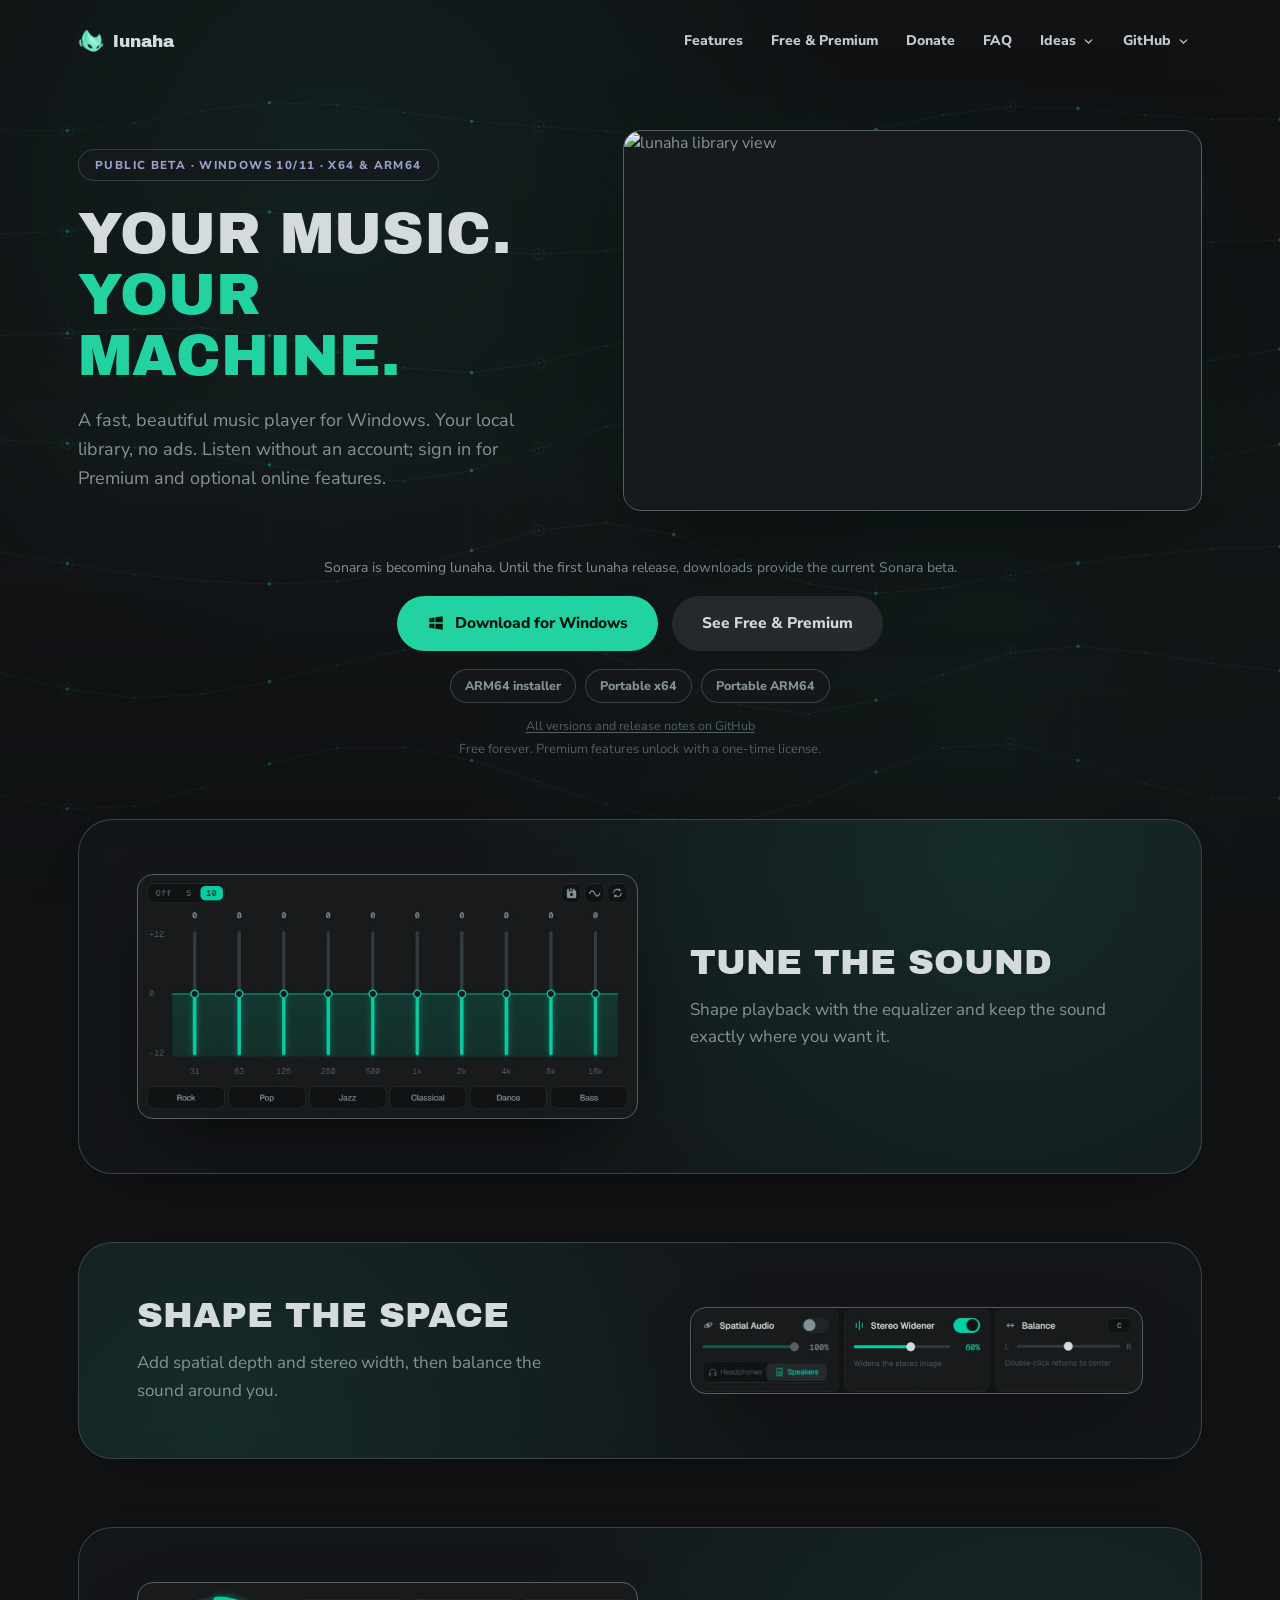
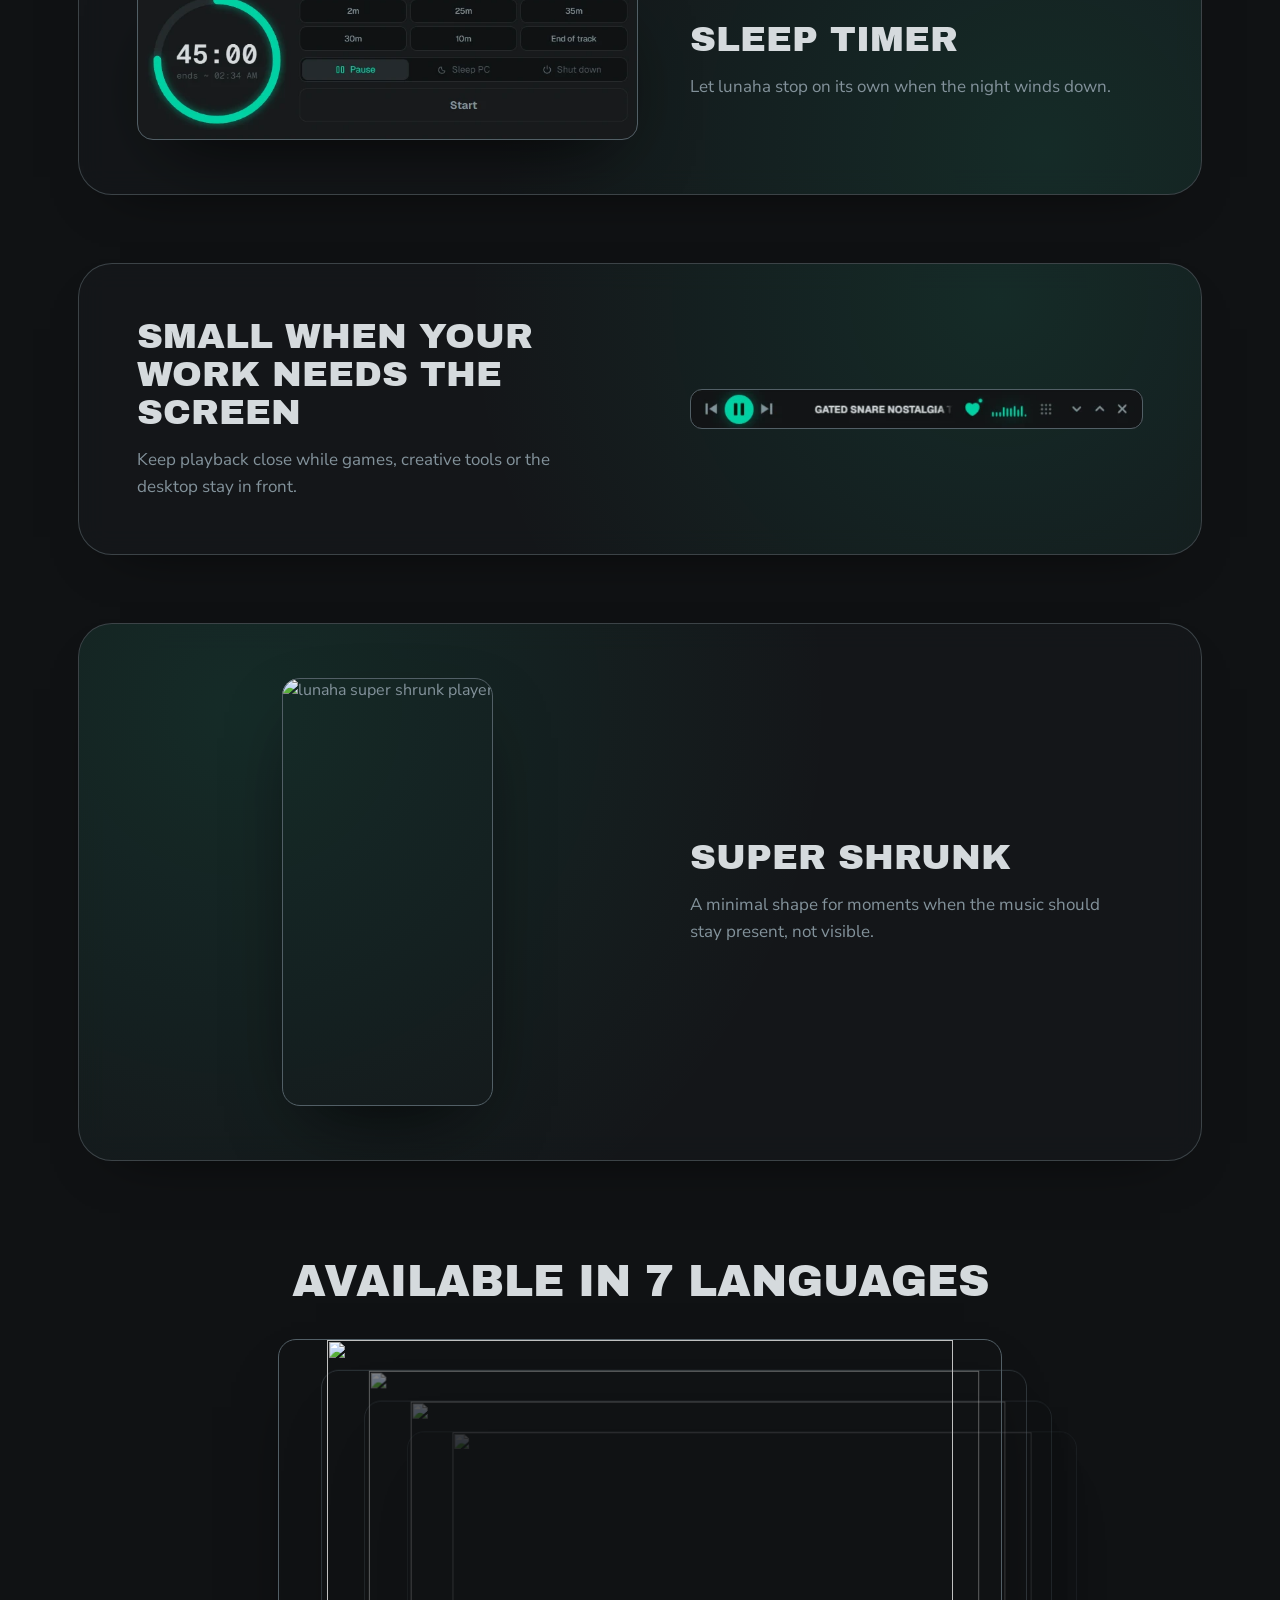
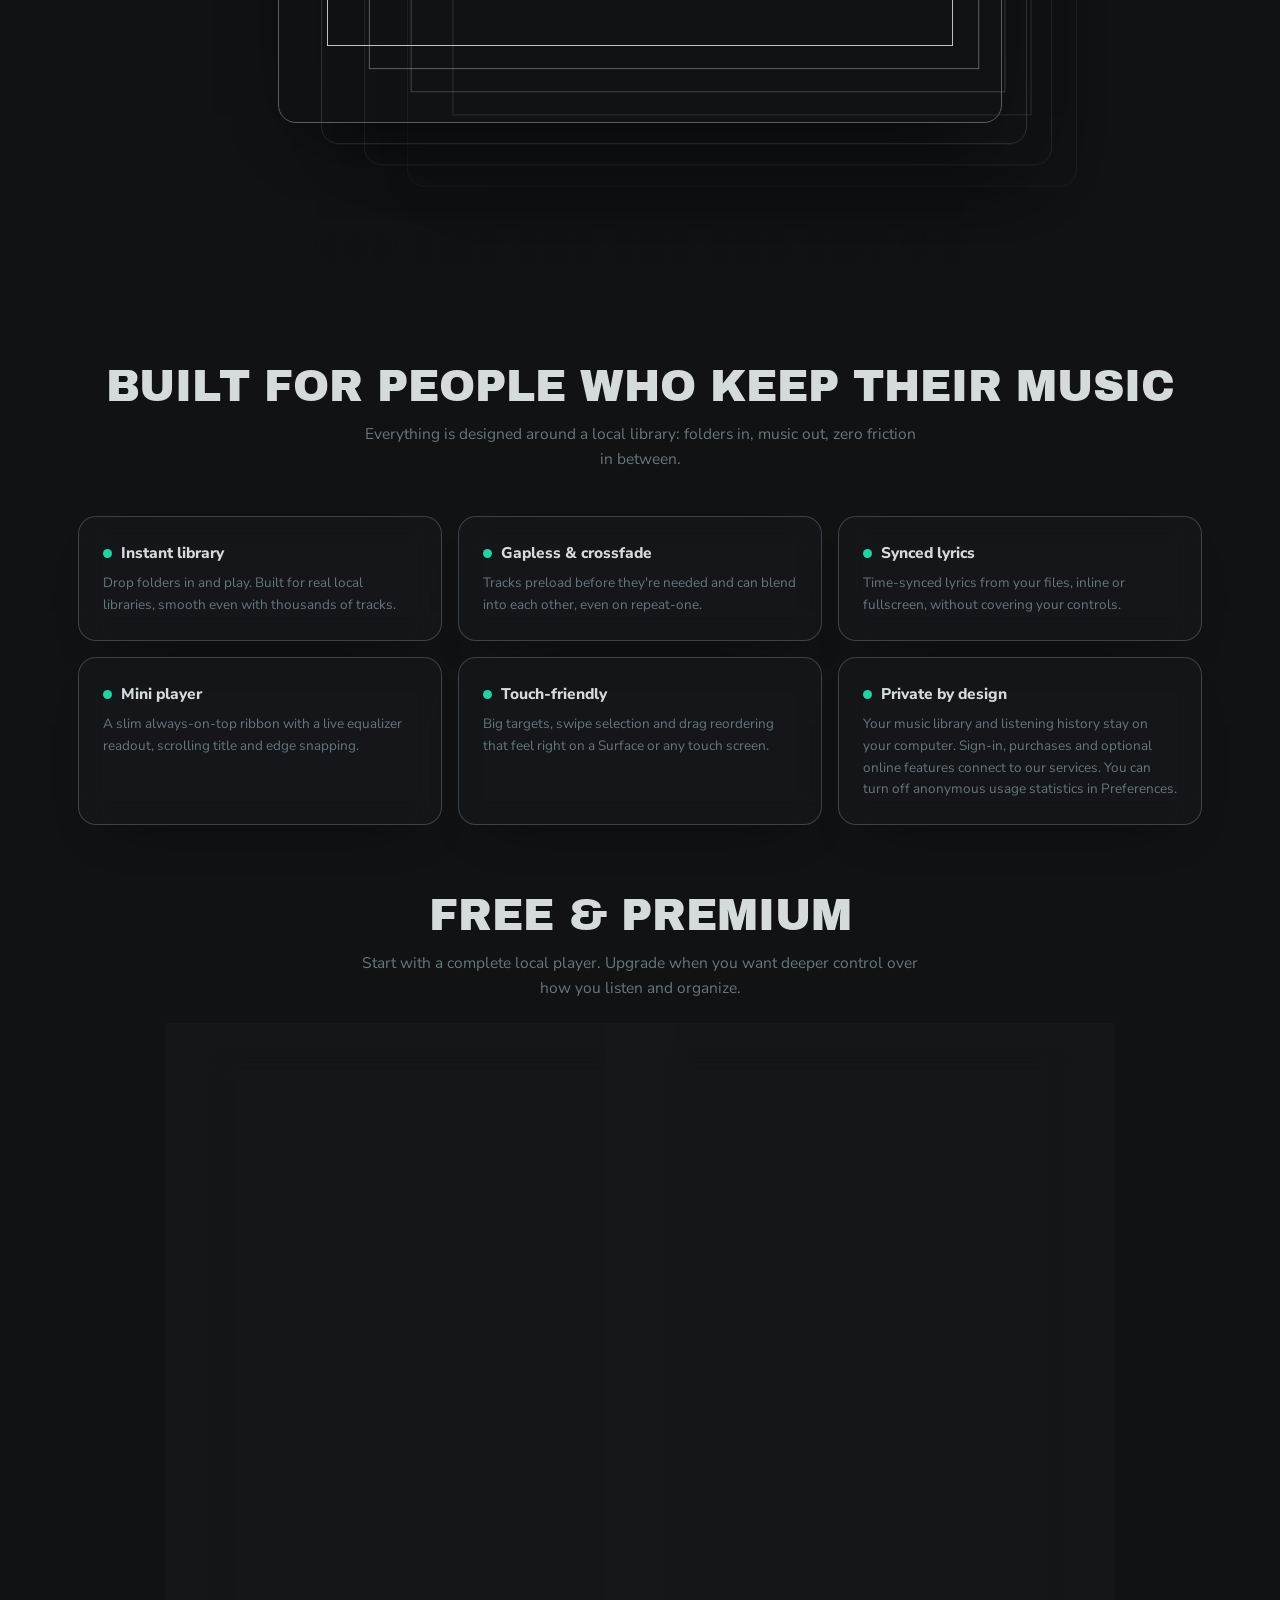
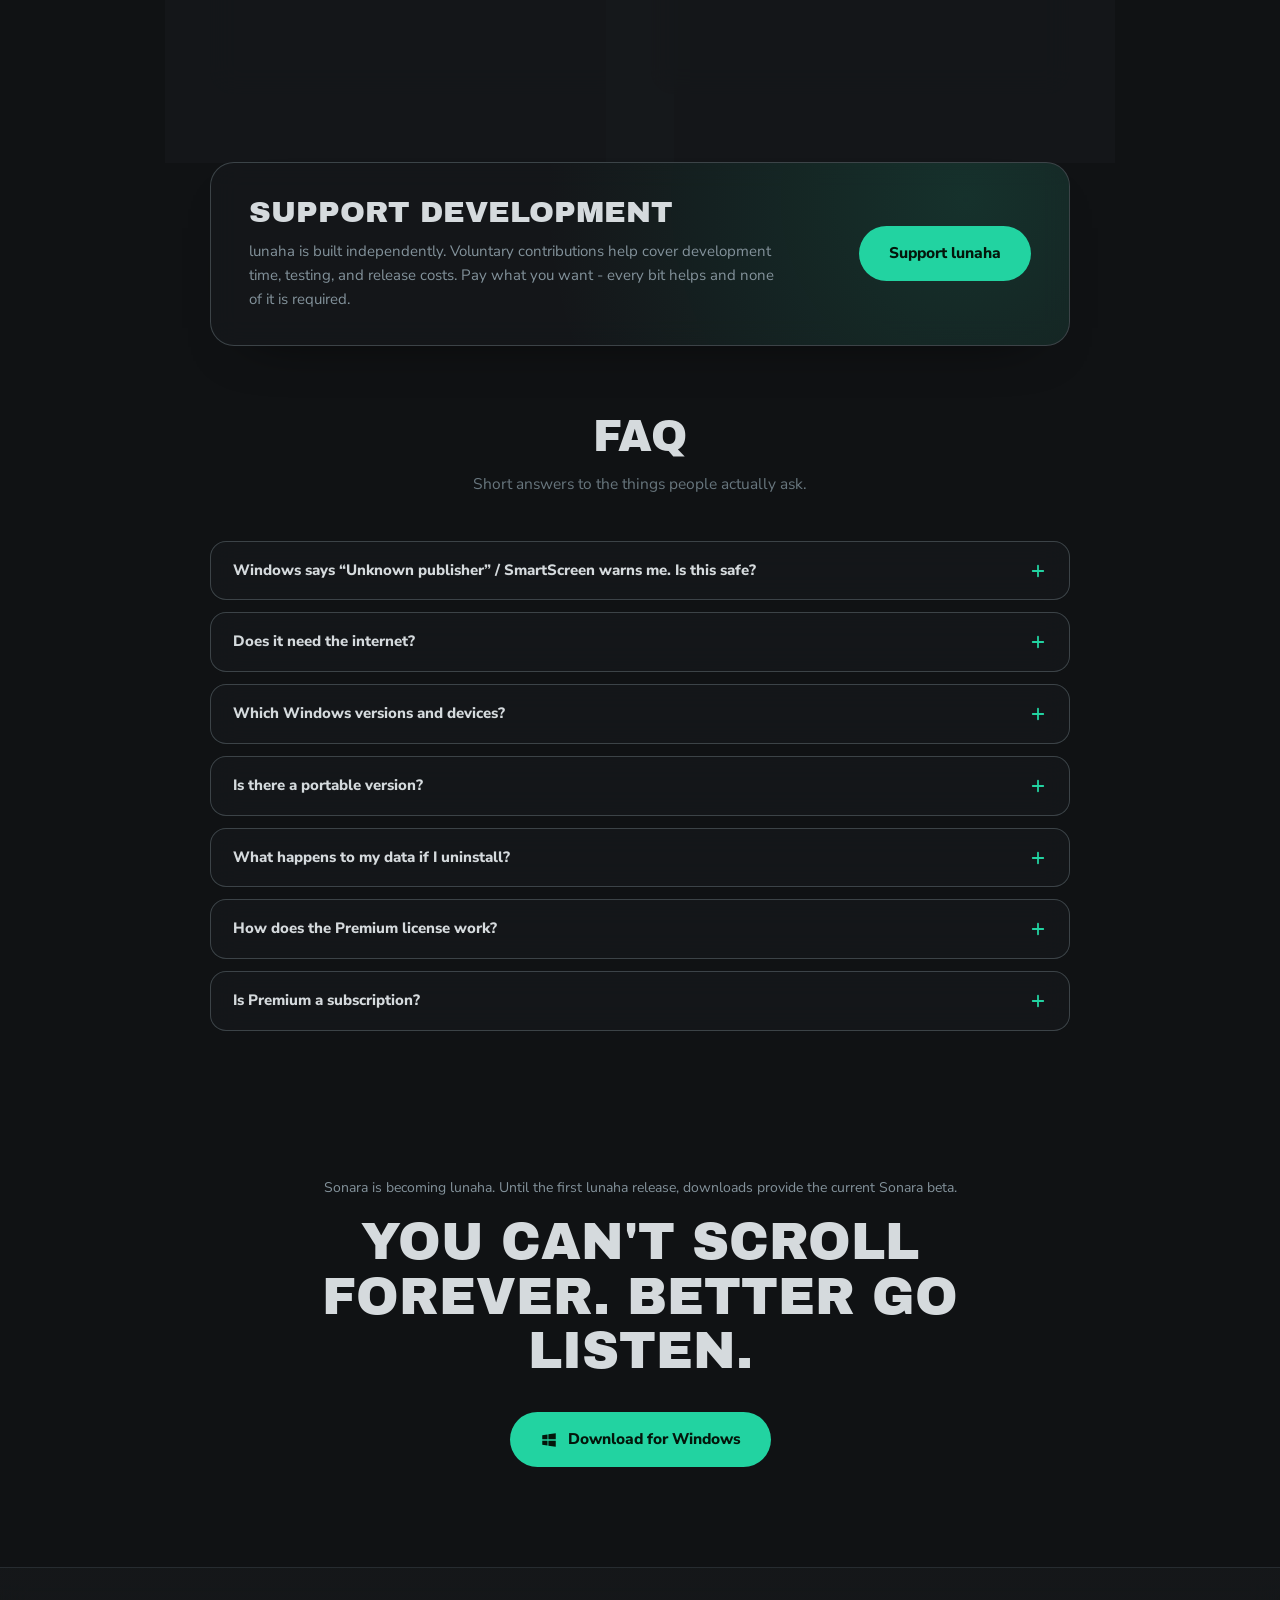
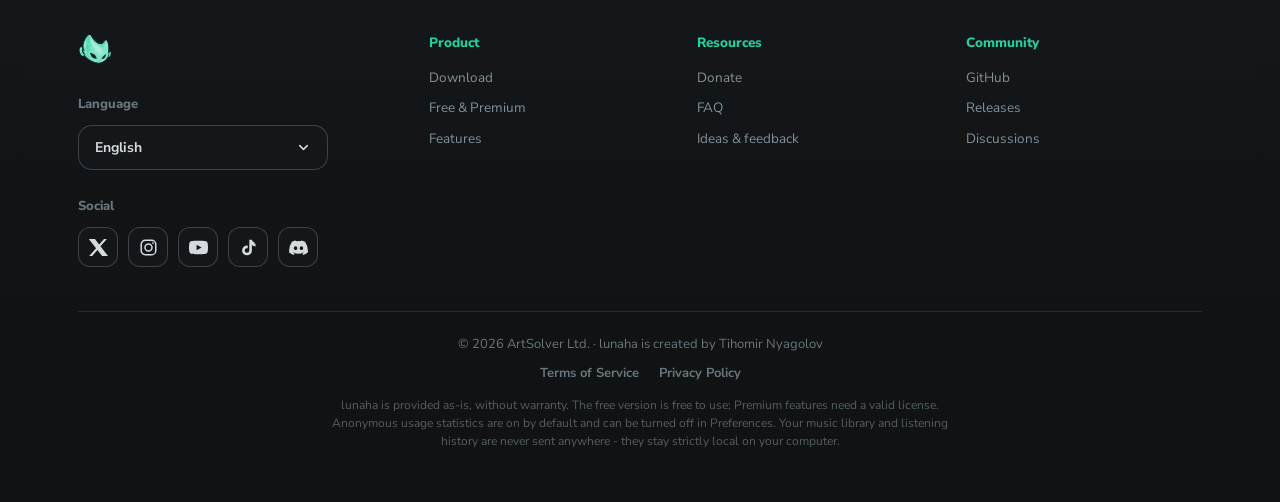
==== index.html @ 2e348265 "Publish lunaha website with current beta downloads" ====
<!DOCTYPE html>
<html lang="en">
<head>
  <meta charset="UTF-8" />
  <meta name="viewport" content="width=device-width, initial-scale=1.0" />
  <title>lunaha - local-first music player for Windows</title>
  <meta name="description" content="A fast, beautiful music player for Windows. Your local library, no ads. Listen without an account; sign in for Premium and optional online features." />
  <!-- Deep AIR redesign (approved 2026-07-29): lunaha Mint accent, Archivo
       Black display font, real glass panels and the shared event-driven Wave
       background from site-wave.js. Final palette and material tokens live in
       site-deep-air.css and are shared by all four public pages. i18n stays in
       the inline dictionary (en/bg/de/es/fr/ru/zh, same locales as the player). -->
  <!-- TODO before the broad public release:
       1. Replace showcase screenshots when the final UI is ready.
       (Checkout links went live 2026-07-03 with the tester release.) -->
  <link rel="preconnect" href="https://fonts.googleapis.com" />
  <link rel="preconnect" href="https://fonts.gstatic.com" crossorigin />
  <link href="https://fonts.googleapis.com/css2?family=Archivo+Black&family=Nunito+Sans:opsz,wght@6..12,400;6..12,600;6..12,700;6..12,800&display=swap" rel="stylesheet" />
  <!-- Shared cross-page config + language engine (single sources of truth). -->
  <script src="site-config.js"></script>
  <script src="site-lang.js"></script>
  <!-- Shared single-source chrome: the brand lockup (site-brand.js) and the
       download links, always the latest release (site-downloads.js). Same
       files every page uses, so a change lands in ONE place. -->
  <script src="site-brand.js"></script>
  <script src="site-downloads.js"></script>
  <script src="site-transition.js"></script>
  <script src="site-glow.js"></script>
  <style>
    :root {
      --bg: #08091a;
      --bg-card: #141737;
      --bg-elevated: #1d2044;
      --glass: rgba(24, 27, 60, 0.45);
      --glass-strong: rgba(20, 23, 55, 0.72);
      --glass-border: rgba(133, 145, 235, 0.16);
      /* ONE glass level for the whole site (owner decision 2026-07-18):
         every backdrop-filter on the page reads this, so a glass change is
         a single edit. The old stepped 18/16/14/10 scale is retired, and
         saturate() now applies to every glass surface, not just .panel. */
      --blur-glass: blur(18px) saturate(1.15);
      --border: #2b2f5c;
      --border-soft: #23264c;
      --chip-border: #383d6e;
      --text: #c3c6e2;
      --text-strong: #ffffff;
      --text-secondary: #aab0dd;
      --text-muted: #8489b8;
      --text-faint: #666c9e;
      --accent: #22D3A1;
      --accent-violet: #8f66ff;
      --on-accent: #04160b;
      --glow-1: rgba(34, 211, 161, 0.17);
      --glow-2: rgba(143, 102, 255, 0.15);
      --font-sans: "Nunito Sans", "Segoe UI", system-ui, sans-serif;
      --font-display: "Archivo Black", "Arial Black", sans-serif;
    }
    * { margin: 0; padding: 0; box-sizing: border-box; }
    html { scroll-behavior: smooth; overscroll-behavior-y: none; }
    body {
      background: var(--bg);
      color: var(--text);
      font-family: var(--font-sans);
      line-height: 1.6;
      -webkit-font-smoothing: antialiased;
      overflow-x: hidden;
      overscroll-behavior-y: none;
    }
    a { color: var(--accent); text-decoration: none; }
    a:hover { text-decoration: underline; }
    img { display: block; max-width: 100%; height: auto; }

    /* ── Themed scrollbars (page + language menu) ── */
    html { scrollbar-color: #2b2f5c #0a0b20; }
    ::-webkit-scrollbar { width: 12px; height: 12px; }
    ::-webkit-scrollbar-track { background: #0a0b20; }
    ::-webkit-scrollbar-thumb { background: #2b2f5c; border-radius: 999px; border: 3px solid #0a0b20; }
    ::-webkit-scrollbar-thumb:hover { background: #3a3f78; }
    .lang-menu { scrollbar-width: thin; scrollbar-color: rgba(195, 198, 226, 0.35) transparent; }
    .lang-menu::-webkit-scrollbar { width: 8px; }
    .lang-menu::-webkit-scrollbar-track { background: transparent; }
    .lang-menu::-webkit-scrollbar-thumb { background: rgba(195, 198, 226, 0.32); border: 2px solid transparent; background-clip: padding-box; border-radius: 999px; }
    .lang-menu::-webkit-scrollbar-thumb:hover { background: rgba(195, 198, 226, 0.5); background-clip: padding-box; }
    .d {
      font-family: var(--font-display);
      font-weight: 400;
      text-transform: uppercase;
      color: var(--text-strong);
      line-height: 1.06;
    }

    /* Legacy no-script background. The final Deep AIR palette and the
       interactive Wave canvas are shared by site-deep-air.css/site-wave.js. */
    .site-background {
      position: fixed; inset: 0; z-index: 0;
      pointer-events: none;
      background:
        radial-gradient(circle at 50% -20%, var(--glow-1), transparent 40%),
        radial-gradient(circle at 22% 24%, var(--glow-1), transparent 52%),
        radial-gradient(circle at 80% 12%, var(--glow-2), transparent 46%),
        radial-gradient(circle at 24% 86%, var(--glow-2), transparent 46%),
        linear-gradient(180deg, #0b0d26 0%, #08091a 46%, #060714 100%);
    }

    .wrap { position: relative; z-index: 1; max-width: 1180px; margin: 0 auto; padding: 0 28px; }

    /* ── Pills ── */
    .btn {
      display: inline-flex; align-items: center; gap: 10px;
      border-radius: 999px; padding: 15px 30px;
      font-weight: 800; font-size: 15.5px; cursor: pointer;
      transition: transform 0.12s ease, filter 0.15s ease, box-shadow 0.15s ease;
    }
    .btn:hover { text-decoration: none; transform: translateY(-2px); filter: brightness(1.1); box-shadow: 0 8px 24px -10px rgba(0, 0, 0, 0.6); }
    .btn-primary { background: var(--accent); color: var(--on-accent); }
    .btn-ghost { background: var(--bg-elevated); color: var(--text-strong); }
    .btn svg { width: 18px; height: 18px; fill: currentColor; }

    /* ── Nav (links always visible, Discord-style dropdowns) ── */
    nav { position: relative; z-index: 40; display: flex; align-items: center; justify-content: space-between; gap: 14px; padding: 22px 0; flex-wrap: wrap; }
    .brand { display: flex; align-items: flex-end; gap: 9px; color: var(--text-strong); }
    .brand:hover { color: var(--text-strong); text-decoration: none; }
    .brand-mark { display: inline-flex; align-items: flex-end; gap: 2px; height: 17px; }
    .brand-mark span { width: 3px; border-radius: 2px; background: var(--accent); }
    .brand-mark span:nth-child(1) { height: 8px; }
    .brand-mark span:nth-child(2) { height: 16px; }
    .brand-mark span:nth-child(3) { height: 11px; }
    .brand-mark span:nth-child(4) { height: 17px; }
    .brand-mark span:nth-child(5) { height: 7px; }
    .brand .brand-name { font-family: var(--font-display); text-transform: uppercase; font-size: 16px; }
    nav .links { display: flex; gap: 4px; font-size: 14px; font-weight: 800; align-items: center; flex-wrap: wrap; }
    nav .links > a, .nav-item > a { color: var(--text-strong); opacity: 0.92; padding: 8px 12px; border-radius: 999px; display: inline-flex; align-items: center; gap: 6px; }
    nav .links > a:hover, .nav-item > a:hover { opacity: 1; text-decoration: none; background: rgba(133, 145, 235, 0.12); }
    .chev { width: 13px; height: 13px; fill: none; stroke: currentColor; stroke-width: 2.4; stroke-linecap: round; stroke-linejoin: round; transition: transform 0.15s ease; }
    .nav-item { position: relative; }
    .nav-item:hover > a .chev, .nav-item:focus-within > a .chev { transform: rotate(180deg); }
    .menu {
      position: absolute; top: calc(100% + 8px); left: 50%;
      transform: translate(-50%, 6px);
      min-width: 216px; padding: 12px;
      background: var(--glass-strong);
      backdrop-filter: var(--blur-glass); -webkit-backdrop-filter: var(--blur-glass);
      border: 1px solid var(--glass-border); border-radius: 18px;
      display: flex; flex-direction: column; gap: 2px;
      opacity: 0; visibility: hidden;
      transition: opacity 0.15s ease, transform 0.15s ease, visibility 0.15s;
      z-index: 50;
    }
    .menu::before { content: ""; position: absolute; top: -12px; left: 0; right: 0; height: 12px; }
    .nav-item:hover .menu, .nav-item:focus-within .menu { opacity: 1; visibility: visible; transform: translate(-50%, 0); }
    .menu-label { font-size: 10.5px; letter-spacing: 0.1em; text-transform: uppercase; color: var(--text-faint); font-weight: 800; padding: 4px 12px 5px; }
    .menu a { display: block; padding: 8px 12px; border-radius: 10px; color: var(--text-strong); font-weight: 700; font-size: 13.5px; }
    .menu a:hover { background: rgba(34, 211, 161, 0.14); text-decoration: none; }

    /* ── Hero: copy left, rotating showcase right, actions centered below ── */
    header { position: relative; z-index: 1; padding: 48px 0 26px; }
    .hero-grid {
      display: grid; grid-template-columns: 0.92fr 1.08fr;
      gap: 52px; align-items: center;
    }
    .hero-copy { text-align: left; }
    .beta-pill {
      display: inline-block; padding: 6px 16px; border-radius: 999px;
      border: 1px solid var(--chip-border); color: #9ba0cc;
      background: var(--glass);
      font-size: 11.5px; font-weight: 800; letter-spacing: 0.12em; text-transform: uppercase;
      margin-bottom: 22px;
    }
    h1 { font-size: clamp(38px, 4.5vw, 62px); }
    h1 .accent { color: var(--accent); }
    .sub {
      max-width: 460px; margin: 20px 0 0; color: var(--text-secondary);
      font-size: clamp(16px, 1.5vw, 18px); font-weight: 400;
    }
    .product-showcase { position: relative; }
    .clean-spotlight {
      position: relative; width: 100%; aspect-ratio: 1477 / 972;
      overflow: hidden; border: 1px solid var(--border);
      border-radius: 18px; background: var(--bg-card);
      box-shadow: 0 30px 100px -34px rgba(0, 0, 0, 0.85), 0 0 90px -30px var(--glow-1);
      isolation: isolate;
    }
    .clean-spotlight img {
      position: absolute; inset: 0; width: 100%; height: 100%;
      object-fit: cover; opacity: 0; transform: scale(1.015);
      transition: opacity 900ms ease, transform 1600ms ease;
    }
    .clean-spotlight img.spotlight-cover-art { object-position: 68% center; }
    /* 16:9 shots lose 7.3% per side to the 1477/972 frame; this one carries its
       album art and title hard against the left edge, so shift the crop window. */
    .clean-spotlight img.spotlight-art-lyric { object-position: 12% center; }
    .clean-spotlight img.is-active { opacity: 1; transform: scale(1); }

    .hero-actions { text-align: center; margin-top: 46px; }
    .cta-row { display: flex; gap: 14px; justify-content: center; flex-wrap: wrap; }
    .dl-more {
      display: flex; align-items: center; justify-content: center; flex-wrap: wrap;
      gap: 9px; margin-top: 18px; font-size: 12.5px;
    }
    .dl-mini {
      display: inline-block; padding: 6px 14px; border-radius: 999px;
      background: var(--glass); border: 1px solid var(--glass-border);
      backdrop-filter: var(--blur-glass); -webkit-backdrop-filter: var(--blur-glass);
      color: var(--text); font-size: 12.5px; font-weight: 800;
      transition: transform 0.12s ease, filter 0.15s ease;
    }
    .dl-mini:hover { text-decoration: none; transform: translateY(-1px); filter: brightness(1.3); color: var(--text-strong); }
    .dl-notes { margin-top: 13px; display: flex; flex-direction: column; align-items: center; gap: 3px; }
    .dl-all-link { color: var(--text-faint); font-size: 12.5px; text-decoration: underline; text-underline-offset: 2px; }
    .dl-all-link:hover { color: var(--text-strong); }
    .cta-note { margin: 0; color: var(--text-faint); font-size: 13px; }

    /* ── Glass panels around the feature rows (Discord-style bubbles) ── */
    .sec { position: relative; z-index: 1; padding: 34px 0; }
    .panel {
      position: relative; overflow: hidden;
      border-radius: 34px; padding: 54px 58px;
      background: var(--glass);
      backdrop-filter: var(--blur-glass); -webkit-backdrop-filter: var(--blur-glass);
      border: 1px solid var(--glass-border);
    }
    .panel::before {
      content: ""; position: absolute; inset: 0; pointer-events: none;
      background: radial-gradient(circle at var(--px, 82%) var(--py, 12%), var(--ptint, rgba(34, 211, 161, 0.16)), transparent 56%);
    }
    .panel--mint { --ptint: rgba(34, 211, 161, 0.16); --px: 82%; --py: 12%; }
    .panel--violet { --ptint: rgba(143, 102, 255, 0.2); --px: 12%; --py: 88%; }
    .panel--rose { --ptint: rgba(233, 96, 175, 0.16); --px: 86%; --py: 84%; }
    .frow { position: relative; display: grid; grid-template-columns: 1.05fr 0.95fr; gap: 52px; align-items: center; }
    .frow.rev .fmedia { order: 2; }
    .frow h2 { font-size: clamp(24px, 2.8vw, 36px); margin-bottom: 14px; text-align: left; }
    .frow p { font-size: clamp(15px, 1.4vw, 17px); color: var(--text-secondary); max-width: 440px; }
    .fmedia { position: relative; }
    /* Outline instead of border: the border used to join the border-box
       aspect-ratio math and slightly squash the images. */
    .fmedia img {
      border-radius: 16px; outline: 1px solid var(--border); outline-offset: -1px;
      box-shadow: 0 30px 80px -30px rgba(0, 0, 0, 0.85);
    }
    .fmedia--eq img { width: 100%; }
    .fmedia--effects,
    .fmedia--sleep,
    .fmedia--compact { display: grid; justify-items: center; align-items: start; }
    .fmedia--effects img,
    .fmedia--sleep img { width: 100%; }
    .fmedia--compact img { width: 100%; border-radius: 12px; }
    .fmedia--shrunk { display: grid; justify-items: center; align-items: start; }
    .fmedia--shrunk img { width: auto; max-height: 440px; border-radius: 18px; }

    /* ── Languages (existing deck animation, new skin) ── */
    .languages { position: relative; z-index: 1; padding: 64px 0; text-align: center; overflow: hidden; }
    .languages h2 { font-size: clamp(28px, 3.4vw, 46px); margin-bottom: 34px; }
    .language-stack {
      position: relative; width: min(100%, 820px);
      height: clamp(300px, 36vw, 460px); overflow: visible;
      margin: 0 auto;
    }
    .language-stack img {
      position: absolute; left: 50%; top: 0;
      width: calc(100% - 96px); height: calc(100% - 76px);
      object-fit: cover; border-radius: 18px; border: 1px solid var(--border);
      box-shadow: 0 30px 70px -38px rgba(0, 0, 0, 0.95);
      z-index: 1; opacity: 0;
      transform: translate(calc(-50% + 72px), 54px) scale(0.94);
      transform-origin: 50% 50%;
      transition: opacity 1100ms ease, transform 1300ms cubic-bezier(0.16, 1, 0.3, 1);
      will-change: opacity, transform;
    }
    .language-stack img.is-active { z-index: 5; opacity: 1; transform: translate(-50%, 0) scale(1); }
    .language-stack img.is-next { z-index: 4; opacity: 0.48; transform: translate(calc(-50% + 34px), 26px) scale(0.975); }
    .language-stack img.is-after { z-index: 3; opacity: 0.3; transform: translate(calc(-50% + 68px), 52px) scale(0.95); }
    .language-stack img.is-back { z-index: 2; opacity: 0.18; transform: translate(calc(-50% + 102px), 78px) scale(0.925); }
    .language-stack img.is-leaving { z-index: 6; opacity: 0; transform: translate(calc(-50% - 16px), -10px) scale(1.01); }
    .language-list { display: flex; flex-wrap: wrap; justify-content: center; gap: 10px; margin-top: 30px; }
    .language-list button {
      background: var(--glass); border: 1px solid var(--chip-border); border-radius: 999px;
      backdrop-filter: var(--blur-glass); -webkit-backdrop-filter: var(--blur-glass);
      padding: 8px 17px; color: var(--text); font-family: var(--font-sans);
      font-size: 13.5px; font-weight: 700; white-space: nowrap; cursor: pointer;
      transition: color 180ms ease, border-color 180ms ease, background 180ms ease;
    }
    .language-list button:hover { color: var(--text-strong); border-color: var(--accent); }
    .language-list button.is-active { color: var(--on-accent); background: var(--accent); border-color: var(--accent); }

    /* ── Sections (features / pricing / faq) ── */
    section { position: relative; z-index: 1; }
    .sec-head h2 { font-size: clamp(28px, 3.4vw, 46px); text-align: center; }
    .section-sub { text-align: center; color: var(--text-muted); margin: 12px auto 44px; max-width: 560px; font-size: 15.5px; }

    /* ── Feature cards (translucent + blurred) ── */
    .grid { display: grid; grid-template-columns: repeat(3, 1fr); gap: 16px; }
    @media (max-width: 760px) { .grid { grid-template-columns: 1fr; } }
    .card {
      background: var(--glass); border: 1px solid var(--glass-border);
      backdrop-filter: var(--blur-glass); -webkit-backdrop-filter: var(--blur-glass);
      border-radius: 18px; padding: 24px;
      transition: transform 0.15s ease, border-color 0.15s ease;
    }
    .card:hover { transform: translateY(-3px); border-color: var(--border); }
    .card h3 { font-size: 15.5px; font-weight: 800; color: var(--text-strong); margin-bottom: 7px; display: flex; align-items: center; gap: 9px; }
    .card p { color: var(--text-muted); font-size: 13.5px; }
    .dot { width: 9px; height: 9px; border-radius: 50%; background: var(--accent); flex-shrink: 0; }

    /* ── Pricing ── */
    .tiers { display: grid; grid-template-columns: 1fr 1fr; gap: 22px; max-width: 860px; margin: 0 auto; text-align: left; }
    @media (max-width: 680px) { .tiers { grid-template-columns: 1fr; } }
    .tier {
      background: var(--glass); border: 1px solid var(--glass-border);
      backdrop-filter: var(--blur-glass); -webkit-backdrop-filter: var(--blur-glass);
      border-radius: 24px; padding: 32px;
    }
    .tier--premium { border: 2px solid var(--accent); position: relative; scroll-margin-top: 26px; }
    .tier h3 { font-family: var(--font-display); text-transform: uppercase; font-size: 17px; color: var(--text-strong); }
    .tier .price { font-size: 32px; font-weight: 800; color: var(--text-strong); margin: 8px 0 2px; }
    .tier .price small { font-size: 13.5px; font-weight: 700; color: var(--text-muted); }
    .tier .plan-note { color: var(--text-muted); font-size: 12.5px; margin-bottom: 18px; }
    .tier ul { list-style: none; display: flex; flex-direction: column; gap: 10px; font-size: 14px; color: var(--text-secondary); }
    .tier li { display: flex; gap: 10px; align-items: baseline; }
    .tick { color: var(--accent); font-weight: 800; flex-shrink: 0; }
    .tier .btn { width: 100%; justify-content: center; margin-top: 24px; font-size: 15px; padding: 13px 0; }
    .premium-badge {
      position: absolute; top: -13px; right: 22px; background: var(--accent); color: var(--on-accent);
      font-size: 11.5px; font-weight: 800; letter-spacing: 0.1em; text-transform: uppercase;
      padding: 4px 13px; border-radius: 999px;
    }

    /* ── Support ── */
    .support-block {
      max-width: 860px; margin: 0 auto;
      background: var(--glass); border: 1px solid var(--glass-border);
      backdrop-filter: var(--blur-glass); -webkit-backdrop-filter: var(--blur-glass);
      border-radius: 24px; padding: 34px 38px;
      display: flex; align-items: center; justify-content: space-between; gap: 28px;
      position: relative; overflow: hidden;
    }
    .support-block::before {
      content: ""; position: absolute; inset: 0; pointer-events: none;
      background: radial-gradient(circle at 88% 20%, rgba(34, 211, 161, 0.14), transparent 55%);
    }
    .support-copy { max-width: 540px; position: relative; }
    .support-copy h2 { font-size: clamp(22px, 2.4vw, 30px); text-align: left; }
    .support-copy p { margin-top: 10px; color: var(--text-secondary); font-size: 15px; }
    .support-block .btn { position: relative; }
    @media (max-width: 680px) { .support-block { align-items: flex-start; flex-direction: column; } }

    /* ── FAQ (smooth accordion: grid-rows height animation + icon spin) ── */
    .faq { max-width: 860px; margin: 0 auto; display: flex; flex-direction: column; gap: 12px; }
    .faq-item {
      background: var(--glass); border: 1px solid var(--glass-border);
      backdrop-filter: var(--blur-glass); -webkit-backdrop-filter: var(--blur-glass);
      border-radius: 16px; overflow: hidden;
      transition: border-color 0.3s ease;
    }
    .faq-item.open { border-color: rgba(34, 211, 161, 0.42); }
    .faq-q {
      width: 100%; display: flex; justify-content: space-between; align-items: center; gap: 16px;
      padding: 18px 22px; background: transparent; border: 0; cursor: pointer;
      color: var(--text-strong); font-family: var(--font-sans);
      font-weight: 800; font-size: 15px; text-align: left; line-height: 1.45;
    }
    .faq-plus {
      width: 18px; height: 18px; flex-shrink: 0;
      fill: none; stroke: var(--accent); stroke-width: 2.4; stroke-linecap: round;
      transition: transform 0.35s cubic-bezier(0.22, 1, 0.36, 1);
    }
    .faq-item.open .faq-plus { transform: rotate(135deg); }
    .faq-a { display: grid; grid-template-rows: 0fr; transition: grid-template-rows 0.4s cubic-bezier(0.22, 1, 0.36, 1); }
    .faq-item.open .faq-a { grid-template-rows: 1fr; }
    .faq-a-inner { min-height: 0; overflow: hidden; }
    .faq-a-inner p {
      color: var(--text-secondary); font-size: 14px; padding: 0 22px 18px; margin: 0;
      opacity: 0; transform: translateY(-6px);
      transition: opacity 0.3s ease 0.08s, transform 0.35s cubic-bezier(0.22, 1, 0.36, 1) 0.05s;
    }
    .faq-item.open .faq-a-inner p { opacity: 1; transform: none; }

    /* Fallback when backdrop-filter is unsupported */
    @supports not ((backdrop-filter: blur(1px)) or (-webkit-backdrop-filter: blur(1px))) {
      .panel, .card, .tier, .faq-item, .support-block, .menu, .lang-menu, .dl-mini, .language-list button { background: #141737; }
    }

    /* ── End CTA ── */
    .endcta { position: relative; z-index: 1; text-align: center; padding: 96px 0 100px; overflow: hidden; }
    .endcta h2 { font-size: clamp(30px, 4vw, 54px); max-width: 840px; margin: 0 auto 34px; }

    /* ── Footer (gradient, language, social, giant wordmark) ── */
    footer {
      position: relative; z-index: 1;
      background: linear-gradient(180deg, #0b0d26 0%, #101538 42%, #0e352c 100%);
      border-top: 1px solid var(--border-soft);
      padding: 64px 0 52px;
      color: var(--text-muted); font-size: 13px;
    }
    .fgrid { display: grid; grid-template-columns: 1.35fr 1fr 1fr 1fr; gap: 32px; }
    @media (max-width: 760px) { .fgrid { grid-template-columns: 1fr 1fr; } }
    .brand-mark--big { height: 30px; gap: 4px; }
    .brand-mark--big span { width: 5px; border-radius: 3px; }
    .brand-mark--big span:nth-child(1) { height: 14px; }
    .brand-mark--big span:nth-child(2) { height: 28px; }
    .brand-mark--big span:nth-child(3) { height: 19px; }
    .brand-mark--big span:nth-child(4) { height: 30px; }
    .brand-mark--big span:nth-child(5) { height: 12px; }
    .flabel { margin: 26px 0 10px; color: var(--text-muted); font-weight: 800; font-size: 13px; }
    .lang-select { position: relative; max-width: 250px; }
    .lang-btn {
      width: 100%; display: flex; justify-content: space-between; align-items: center; gap: 10px;
      background: rgba(29, 32, 68, 0.55); border: 1px solid var(--border); border-radius: 14px;
      padding: 12px 16px; color: var(--text-strong);
      font-family: var(--font-sans); font-size: 14px; font-weight: 700; cursor: pointer;
      transition: border-color 0.15s ease;
    }
    .lang-btn:hover { border-color: var(--chip-border); }
    .lang-btn .chev { width: 15px; height: 15px; }
    .lang-select.open .lang-btn .chev { transform: rotate(180deg); }
    .lang-menu {
      position: absolute; bottom: calc(100% + 8px); left: 0; right: 0;
      background: var(--glass-strong);
      backdrop-filter: var(--blur-glass); -webkit-backdrop-filter: var(--blur-glass);
      border: 1px solid var(--glass-border); border-radius: 14px;
      padding: 8px; display: none; z-index: 30;
      max-height: 250px; overflow: auto;
    }
    .lang-select.open .lang-menu { display: block; }
    .lang-menu button {
      width: 100%; text-align: left; background: transparent; border: 0;
      color: var(--text-strong); font-family: var(--font-sans); font-weight: 700; font-size: 13.5px;
      padding: 9px 12px; border-radius: 10px; cursor: pointer;
    }
    .lang-menu button:hover { background: rgba(34, 211, 161, 0.14); }
    .lang-menu button.is-active { background: var(--accent); color: var(--on-accent); }
    .social { display: flex; gap: 10px; flex-wrap: wrap; }
    /* Higher specificity than ".fgrid a" (which sets display:block + margins
       for the link columns) so the icon tiles keep their flex centering. */
    .fgrid .social a {
      width: 40px; height: 40px; border-radius: 12px;
      display: flex; align-items: center; justify-content: center;
      margin: 0; padding: 0;
      color: var(--text-strong); background: rgba(29, 32, 68, 0.55); border: 1px solid var(--border);
      transition: transform 0.12s ease, color 0.15s ease, border-color 0.15s ease;
    }
    .fgrid .social a:hover { transform: translateY(-2px); color: var(--accent); border-color: var(--chip-border); text-decoration: none; }
    .social svg { width: 19px; height: 19px; display: block; }
    .fgrid h4 { color: var(--accent); font-size: 13.5px; font-weight: 800; margin-bottom: 13px; }
    .fgrid a { display: block; color: var(--text); font-size: 13.5px; margin-bottom: 9px; }
    .legal { margin-top: 44px; padding-top: 22px; border-top: 1px solid rgba(133, 145, 235, 0.14); text-align: center; }
    .legal .legal-links { margin-top: 8px; font-size: 13px; }
    .legal .legal-links a { color: var(--text-muted); font-weight: 700; margin: 0 10px; }
    .legal .legal-links a:hover { color: var(--accent); }
    .legal .fine { margin: 12px auto 0; font-size: 12px; color: var(--text-faint); max-width: 640px; line-height: 1.5; }
    /* Safety strip for browsers that ignore overscroll-behavior (rubber-band
       overscroll would otherwise flash the fixed background below the page).
       Painted as box-shadow: pure ink, adds zero scrollable height (an
       absolutely positioned strip would re-create the very gap it guards). */
    footer { box-shadow: 0 220px 0 0 #0e352c; }

    @media (max-width: 900px) {
      .hero-grid { grid-template-columns: 1fr; gap: 34px; }
      .hero-copy { text-align: center; }
      .sub { margin: 20px auto 0; }
      .panel { padding: 30px 24px; border-radius: 26px; }
      .frow, .frow.rev { grid-template-columns: 1fr; gap: 28px; }
      .frow.rev .fmedia { order: 0; }
      .frow h2 { text-align: center; }
      .frow p { text-align: center; margin: 0 auto; }
      .sec { padding: 22px 0; }
      .languages { padding: 48px 0; }
      .language-stack { height: 420px; }
      .language-stack img { width: calc(100% - 72px); height: calc(100% - 62px); }
      nav .links { font-size: 13px; }
    }
    @media (max-width: 560px) {
      .language-stack { height: 300px; }
      .language-stack img { width: calc(100% - 42px); height: calc(100% - 44px); }
      .language-stack img.is-next { transform: translate(calc(-50% + 16px), 14px) scale(0.965); }
      .language-stack img.is-after { transform: translate(calc(-50% + 32px), 28px) scale(0.93); }
      .language-stack img.is-back { transform: translate(calc(-50% + 48px), 42px) scale(0.895); }
    }
    @media (prefers-reduced-motion: reduce) {
      .clean-spotlight img { transition: none; transform: none; }
      .language-stack img { transition: none; }
      .language-stack img.is-active { transform: translate(-50%, 0) scale(1); }
      .faq-a, .faq-a-inner p, .faq-plus, .faq-item { transition: none; }
    }

  </style>
  <link rel="stylesheet" href="site-deep-air.css" />
  <script src="site-wave.js" defer></script>
  <link rel="icon" type="image/webp" href="brand-icon.webp" />
</head>
<body>
  <div class="site-background" aria-hidden="true"></div>

  <div class="wrap">
    <nav>
      <!-- Brand lockup rendered by site-brand.js (the ONE canonical mark +
           wordmark, aligned in one place). -->
      <a data-brand href="./" aria-label="lunaha home"></a>
      <span class="links">
        <a href="#features">Features</a>
        <a href="#pricing">Free &amp; Premium</a>
        <a href="#support">Donate</a>
        <a href="#faq">FAQ</a>
        <span class="nav-item">
          <a id="nav-ideas" href="#" rel="noopener">Ideas<svg class="chev" viewBox="0 0 24 24" aria-hidden="true"><path d="M6 9l6 6 6-6" /></svg></a>
          <span class="menu">
            <span class="menu-label">Categories</span>
            <a id="nav-cat-ideas" href="#" rel="noopener">Ideas &amp; feedback</a>
            <a id="nav-cat-announcements" href="#" rel="noopener">Announcements</a>
            <a id="nav-cat-general" href="#" rel="noopener">General</a>
            <a id="nav-cat-qa" href="#" rel="noopener">Q&amp;A</a>
          </span>
        </span>
        <span class="nav-item">
          <a id="nav-github" href="#" rel="noopener">GitHub<svg class="chev" viewBox="0 0 24 24" aria-hidden="true"><path d="M6 9l6 6 6-6" /></svg></a>
          <span class="menu">
            <span class="menu-label">Project</span>
            <a id="nav-gh-repo" href="#" rel="noopener">Repository</a>
            <a id="nav-gh-releases" href="#" rel="noopener">Releases</a>
            <a id="nav-gh-discussions" href="#" rel="noopener">Discussions</a>
          </span>
        </span>
      </span>
    </nav>

    <header>
      <div class="hero-grid">
        <div class="hero-copy">
          <span class="beta-pill">Public beta · Windows 10/11 · x64 &amp; ARM64</span>
          <h1 class="d">Your music.<br /><span class="accent">Your machine.</span></h1>
          <p class="sub">
            A fast, beautiful music player for Windows. Your local library, no ads. Listen without an account; sign in for Premium and optional online features.
          </p>
        </div>
        <div class="product-showcase" aria-label="lunaha screenshots">
          <div class="clean-spotlight" data-clean-spotlight>
            <img class="is-active" src="Img Player Screenshot.webp" width="1450" height="963" alt="lunaha library view" />
            <img class="spotlight-cover-art" src="Img - Cover.webp" width="1672" height="941" alt="lunaha cover artwork" />
            <img src="Img Jump To track.webp" width="1450" height="963" alt="lunaha jump to track" />
            <img src="Img Player - Vinyl Puls - Visualisation.webp" width="1920" height="1080" alt="lunaha vinyl pulse visualiser" />
            <img class="spotlight-art-lyric" src="Img Player - Album Art Lyric - Visualisation.webp" width="1920" height="1080" alt="lunaha album art visualiser with lyrics" />
            <img src="Img Player - Vinyl Puls Lyric- Visualisation.webp" width="1920" height="1080" alt="lunaha vinyl pulse visualiser with lyrics" />
            <img src="Img Player - Album Art - Visualisation.webp" width="1920" height="1080" alt="lunaha album art visualiser" />
          </div>
        </div>
      </div>
      <div class="hero-actions" id="download">
        <p class="download-transition" data-download-transition></p>
        <div class="cta-row">
          <a id="dl-x64" class="btn btn-primary" data-glow data-dl="x64" href="#" rel="noopener"><svg viewBox="0 0 24 24" aria-hidden="true"><path d="M3 5.5 10 4.6V11H3V5.5ZM3 12.9H10V19.3L3 18.4V12.9ZM11.2 4.4 21 3V11H11.2V4.4ZM11.2 12.9H21V21L11.2 19.5V12.9Z"/></svg><span>Download for Windows</span></a>
          <a class="btn btn-ghost" href="#pricing">See Free &amp; Premium</a>
        </div>
        <div class="dl-more">
          <a id="dl-arm64" class="dl-mini" data-dl="arm64" href="#" rel="noopener" title="Installer for Snapdragon / ARM laptops.">ARM64 installer</a>
          <a id="dl-portable-x64" class="dl-mini" data-dl="portable-x64" href="#" rel="noopener" title="Unzip and play, no install.">Portable x64</a>
          <a id="dl-portable-arm64" class="dl-mini" data-dl="portable-arm64" href="#" rel="noopener" title="Portable zip for ARM laptops.">Portable ARM64</a>
        </div>
        <div class="dl-notes">
          <a id="dl-all" class="dl-all-link" data-dl="releases" href="#" rel="noopener">All versions and release notes on GitHub</a>
          <p class="cta-note">Free forever. Premium features unlock with a one-time license.</p>
        </div>
      </div>
    </header>
  </div>

  <div class="sec">
    <div class="wrap">
      <div class="panel panel--mint">
        <article class="frow">
          <div class="fmedia fmedia--eq">
            <img src="Img Equalizer.webp" width="758" height="371" alt="lunaha equalizer settings" />
          </div>
          <div>
            <h2 class="d">Tune the sound</h2>
            <p>Shape playback with the equalizer and keep the sound exactly where you want it.</p>
          </div>
        </article>
      </div>
    </div>
  </div>

  <div class="sec">
    <div class="wrap">
      <div class="panel panel--violet">
        <article class="frow rev">
          <div class="fmedia fmedia--effects">
            <img src="Img Effects.webp" width="769" height="148" alt="lunaha spatial audio, stereo width and balance effects" />
          </div>
          <div>
            <h2 class="d">Shape the space</h2>
            <p>Add spatial depth and stereo width, then balance the sound around you.</p>
          </div>
        </article>
      </div>
    </div>
  </div>

  <div class="sec">
    <div class="wrap">
      <div class="panel panel--rose">
        <article class="frow">
          <div class="fmedia fmedia--sleep">
            <img src="Img Sleep Timer.webp" width="758" height="239" alt="lunaha sleep timer" />
          </div>
          <div>
            <h2 class="d">Sleep timer</h2>
            <p>Let lunaha stop on its own when the night winds down.</p>
          </div>
        </article>
      </div>
    </div>
  </div>

  <div class="sec">
    <div class="wrap">
      <div class="panel panel--mint">
        <article class="frow rev">
          <div class="fmedia fmedia--compact">
            <img src="Img Compact Player.webp" width="628" height="56" alt="lunaha compact player" />
          </div>
          <div>
            <h2 class="d">Small when your work needs the screen</h2>
            <p>Keep playback close while games, creative tools or the desktop stay in front.</p>
          </div>
        </article>
      </div>
    </div>
  </div>

  <div class="sec">
    <div class="wrap">
      <div class="panel panel--violet" style="--px: 14%; --py: 16%;">
        <article class="frow">
          <div class="fmedia fmedia--shrunk">
            <img src="Img Super Shrunk Player.webp" width="475" height="963" alt="lunaha super shrunk player" />
          </div>
          <div>
            <h2 class="d">Super shrunk</h2>
            <p>A minimal shape for moments when the music should stay present, not visible.</p>
          </div>
        </article>
      </div>
    </div>
  </div>

  <section class="languages">
    <div class="wrap">
      <h2 class="d">Available in 7 languages</h2>
      <div class="language-stack" data-language-deck aria-hidden="true">
        <img class="is-active" src="Lang English.webp" width="1520" height="995" alt="" />
        <img class="is-next" src="Lang Bulgarian.webp" width="1520" height="995" alt="" />
        <img class="is-after" src="Lang Deutsch.webp" width="1520" height="995" alt="" />
        <img class="is-back" src="Lang Español.webp" width="1520" height="995" alt="" />
        <img src="Lang Français.webp" width="1520" height="995" alt="" />
        <img src="Lang Русский.webp" width="1520" height="995" alt="" />
        <img src="Lang 中文.webp" width="1520" height="995" alt="" />
      </div>
      <div class="language-list" aria-label="Supported languages">
        <button type="button" class="is-active" data-language-chip="0" aria-label="Show English screenshot">English</button>
        <button type="button" data-language-chip="1" aria-label="Show Bulgarian screenshot">Bulgarian</button>
        <button type="button" data-language-chip="2" aria-label="Show Deutsch screenshot">Deutsch</button>
        <button type="button" data-language-chip="3" aria-label="Show Español screenshot">Español</button>
        <button type="button" data-language-chip="4" aria-label="Show Français screenshot">Français</button>
        <button type="button" data-language-chip="5" aria-label="Show Russian screenshot">Русский</button>
        <button type="button" data-language-chip="6" aria-label="Show Chinese screenshot">中文</button>
      </div>
    </div>
  </section>

  <section id="features" class="sec">
    <div class="wrap">
      <div class="sec-head"><h2 class="d">Built for people who keep their music</h2></div>
      <p class="section-sub">Everything is designed around a local library: folders in, music out, zero friction in between.</p>
      <div class="grid">
        <div class="card"><h3><span class="dot"></span>Instant library</h3><p>Drop folders in and play. Built for real local libraries, smooth even with thousands of tracks.</p></div>
        <div class="card"><h3><span class="dot"></span>Gapless &amp; crossfade</h3><p>Tracks preload before they're needed and can blend into each other, even on repeat-one.</p></div>
        <div class="card"><h3><span class="dot"></span>Synced lyrics</h3><p>Time-synced lyrics from your files, inline or fullscreen, without covering your controls.</p></div>
        <div class="card"><h3><span class="dot"></span>Mini player</h3><p>A slim always-on-top ribbon with a live equalizer readout, scrolling title and edge snapping.</p></div>
        <div class="card"><h3><span class="dot"></span>Touch-friendly</h3><p>Big targets, swipe selection and drag reordering that feel right on a Surface or any touch screen.</p></div>
        <div class="card"><h3><span class="dot"></span>Private by design</h3><p>Your music library and listening history stay on your computer. Sign-in, purchases and optional online features connect to our services. You can turn off anonymous usage statistics in Preferences.</p></div>
      </div>
    </div>
  </section>

  <section id="pricing" class="sec">
    <div class="wrap">
      <div class="sec-head"><h2 class="d">Free &amp; Premium</h2></div>
      <p class="section-sub">Start with a complete local player. Upgrade when you want deeper control over how you listen and organize.</p>
      <div class="tiers">
        <div class="tier">
          <h3>Free</h3>
          <div class="price">$0</div>
          <div class="plan-note">No account · no time limits</div>
          <ul>
            <li><span class="tick">✓</span>Local music library with fast search and sorting</li>
            <li><span class="tick">✓</span>Smooth listening with a 5-band EQ, crossfade and gapless playback</li>
            <li><span class="tick">✓</span>Mini player, 3D visualizer and synced lyrics</li>
            <li><span class="tick">✓</span>Performance modes for games, creative work and battery life</li>
            <li><span class="tick">✓</span>Native x64 and ARM64 builds for Windows 10/11</li>
            <li><span class="tick">✓</span>Media keys, hotkeys, Discord presence and touch-friendly controls</li>
            <li><span class="tick">✓</span>Likes, playlists, an unlimited Play Next queue and quick copy from the playlist</li>
          </ul>
          <p class="download-transition" data-download-transition></p>
          <a class="btn btn-ghost" id="dl-free" data-dl="x64" href="#" rel="noopener">Download free</a>
        </div>
        <!-- #premium lives on the CARD, not the section: the player's
             "Get Premium" links open ...#premium and should land on the
             Premium plan itself (on narrow windows the Free card would
             otherwise fill the first screen). The nav uses #pricing. -->
        <div class="tier tier--premium" id="premium">
          <span class="premium-badge">Premium</span>
          <h3>lunaha Premium</h3>
          <!-- Price printed from site-config.js (single source of truth). -->
          <div class="price"><span data-lunaha-price="usd">$9.99</span> <small>one-time</small></div>
          <div class="plan-note">One license · up to 3 of your computers · works offline</div>
          <ul>
            <li><span class="tick">✓</span>Everything in Free, plus:</li>
            <li><span class="tick">✓</span>Full 10-band EQ with saved custom presets</li>
            <li><span class="tick">✓</span>Spatial audio and stereo width effects</li>
            <li><span class="tick">✓</span>Unlimited Play Next queue</li>
            <li><span class="tick">✓</span>Never Repeat and Listening Order</li>
            <li><span class="tick">✓</span>End the night by putting your PC to sleep or shutting it down</li>
            <li><span class="tick">✓</span>Super-likes and saved likes inside your music files</li>
            <li><span class="tick">✓</span>Multi-copy for song names and files</li>
            <li><span class="tick">✓</span>Precise drag-and-drop placement from File Explorer</li>
          </ul>
          <a class="btn btn-primary" id="buy-premium" href="#premium" rel="noopener">Checkout</a>
        </div>
      </div>
    </div>
  </section>

  <section id="support" class="sec">
    <div class="wrap">
      <div class="support-block">
        <div class="support-copy">
          <h2 class="d">Support Development</h2>
          <p>lunaha is built independently. Voluntary contributions help cover development time, testing, and release costs. Pay what you want - every bit helps and none of it is required.</p>
        </div>
        <a class="btn btn-primary" id="support-action" href="#support">Support lunaha</a>
      </div>
    </div>
  </section>

  <section id="faq" class="sec">
    <div class="wrap">
      <div class="sec-head"><h2 class="d">FAQ</h2></div>
      <p class="section-sub">Short answers to the things people actually ask.</p>
      <div class="faq">
        <div class="faq-item">
          <button type="button" class="faq-q" aria-expanded="false">
            <span>Windows says “Unknown publisher” / SmartScreen warns me. Is this safe?</span>
            <svg class="faq-plus" viewBox="0 0 24 24" aria-hidden="true"><path d="M12 5v14M5 12h14" /></svg>
          </button>
          <div class="faq-a"><div class="faq-a-inner">
            <p>Yes. The beta is simply not code-signed yet (certificates are expensive for a free beta). Click <em>More info → Run anyway</em>. Every download is built from the same source and published only on our GitHub Releases page. A Microsoft Store version (signed by Microsoft) is planned for the stable release.</p>
          </div></div>
        </div>
        <div class="faq-item">
          <button type="button" class="faq-q" aria-expanded="false">
            <span>Does it need the internet?</span>
            <svg class="faq-plus" viewBox="0 0 24 24" aria-hidden="true"><path d="M12 5v14M5 12h14" /></svg>
          </button>
          <div class="faq-a"><div class="faq-a-inner">
            <p>Playback, your library and local lyrics work offline. Sign-in, purchases, updates and other online features need a connection. Activated Premium also works offline.</p>
          </div></div>
        </div>
        <div class="faq-item">
          <button type="button" class="faq-q" aria-expanded="false">
            <span>Which Windows versions and devices?</span>
            <svg class="faq-plus" viewBox="0 0 24 24" aria-hidden="true"><path d="M12 5v14M5 12h14" /></svg>
          </button>
          <div class="faq-a"><div class="faq-a-inner">
            <p>Windows 10 and 11, with native builds for both x64 and ARM64. Snapdragon laptops run lunaha natively, not emulated.</p>
          </div></div>
        </div>
        <div class="faq-item">
          <button type="button" class="faq-q" aria-expanded="false">
            <span>Is there a portable version?</span>
            <svg class="faq-plus" viewBox="0 0 24 24" aria-hidden="true"><path d="M12 5v14M5 12h14" /></svg>
          </button>
          <div class="faq-a"><div class="faq-a-inner">
            <p>Yes. A zip you can unpack anywhere and run, no installation. Perfect for USB sticks and locked-down machines.</p>
          </div></div>
        </div>
        <div class="faq-item">
          <button type="button" class="faq-q" aria-expanded="false">
            <span>What happens to my data if I uninstall?</span>
            <svg class="faq-plus" viewBox="0 0 24 24" aria-hidden="true"><path d="M12 5v14M5 12h14" /></svg>
          </button>
          <div class="faq-a"><div class="faq-a-inner">
            <p>The uninstaller asks. By default your library, likes and settings are kept, so reinstalling later picks everything back up. You can choose to wipe everything instead.</p>
          </div></div>
        </div>
        <div class="faq-item">
          <button type="button" class="faq-q" aria-expanded="false">
            <span>How does the Premium license work?</span>
            <svg class="faq-plus" viewBox="0 0 24 24" aria-hidden="true"><path d="M12 5v14M5 12h14" /></svg>
          </button>
          <div class="faq-a"><div class="faq-a-inner">
            <p>One account, one-time payment, up to 3 of your own computers. Buy with your email, then sign in with that same email in the app - Premium activates by itself, no license key to copy, and after that it works offline. Moving to a new computer is easy: remove one in the app and sign in on the new one.</p>
          </div></div>
        </div>
        <div class="faq-item">
          <button type="button" class="faq-q" aria-expanded="false">
            <span>Is Premium a subscription?</span>
            <svg class="faq-plus" viewBox="0 0 24 24" aria-hidden="true"><path d="M12 5v14M5 12h14" /></svg>
          </button>
          <div class="faq-a"><div class="faq-a-inner">
            <p>No. It's a one-time purchase and the license is yours forever. If the price rises as bigger features arrive, licenses already bought simply keep working - buying early only means paying less.</p>
          </div></div>
        </div>
      </div>
    </div>
  </section>

  <section class="endcta">
    <div class="wrap">
      <p class="download-transition" data-download-transition></p>
      <h2 class="d">You can't scroll forever. Better go listen.</h2>
      <a id="dl-cta" class="btn btn-primary" data-glow data-dl="x64" href="#" rel="noopener"><svg viewBox="0 0 24 24" aria-hidden="true"><path d="M3 5.5 10 4.6V11H3V5.5ZM3 12.9H10V19.3L3 18.4V12.9ZM11.2 4.4 21 3V11H11.2V4.4ZM11.2 12.9H21V21L11.2 19.5V12.9Z"/></svg><span>Download for Windows</span></a>
    </div>
  </section>

  <footer>
    <div class="wrap">
      <div class="fgrid">
        <div>
          <a data-brand="mark" href="./" aria-label="lunaha home"></a>
          <div class="flabel">Language</div>
          <!-- Site language selector: UI only for now. The site gets
               translated into the player's 7 locales AFTER the design
               is approved (en/bg/de/es/fr/ru/zh). -->
          <div class="lang-select" id="lang-select">
            <button type="button" class="lang-btn" aria-haspopup="listbox">
              <span id="lang-current">English</span>
              <svg class="chev" viewBox="0 0 24 24" aria-hidden="true"><path d="M6 9l6 6 6-6" /></svg>
            </button>
            <div class="lang-menu" role="listbox" aria-label="Site language">
              <button type="button" class="is-active" data-lang="en">English</button>
              <button type="button" data-lang="bg">Български</button>
              <button type="button" data-lang="de">Deutsch</button>
              <button type="button" data-lang="es">Español</button>
              <button type="button" data-lang="fr">Français</button>
              <button type="button" data-lang="ru">Русский</button>
              <button type="button" data-lang="zh">中文</button>
            </div>
          </div>
          <div class="flabel">Social</div>
          <div class="social" aria-label="lunaha on social media">
            <a id="soc-x" href="#" rel="noopener" aria-label="lunaha on X"><svg viewBox="0 0 24 24" fill="currentColor" aria-hidden="true"><path d="M18.9 1.2h3.7l-8.1 9.3 9.5 12.3h-7.5l-5.8-7.6-6.7 7.6H.2l8.7-9.9L-.2 1.2h7.7l5.3 6.9 6.1-6.9z"/></svg></a>
            <a id="soc-instagram" href="#" rel="noopener" aria-label="lunaha on Instagram"><svg viewBox="0 0 24 24" fill="none" stroke="currentColor" stroke-width="1.9" stroke-linecap="round" aria-hidden="true"><rect x="2.8" y="2.8" width="18.4" height="18.4" rx="5.2"/><circle cx="12" cy="12" r="4.4"/><circle cx="17.6" cy="6.4" r="1.15" fill="currentColor" stroke="none"/></svg></a>
            <a id="soc-youtube" href="#" rel="noopener" aria-label="lunaha on YouTube"><svg viewBox="0 0 24 24" fill="currentColor" aria-hidden="true"><path d="M23.5 6.2a3 3 0 0 0-2.1-2.1C19.5 3.5 12 3.5 12 3.5s-7.5 0-9.4.6A3 3 0 0 0 .5 6.2 31.3 31.3 0 0 0 0 12a31.3 31.3 0 0 0 .5 5.8 3 3 0 0 0 2.1 2.1c1.9.6 9.4.6 9.4.6s7.5 0 9.4-.6a3 3 0 0 0 2.1-2.1A31.3 31.3 0 0 0 24 12a31.3 31.3 0 0 0-.5-5.8zM9.6 15.6V8.4l6.3 3.6z"/></svg></a>
            <a id="soc-tiktok" href="#" rel="noopener" aria-label="lunaha on TikTok"><svg viewBox="0 0 24 24" fill="currentColor" aria-hidden="true"><path d="M19.6 5.8a5.7 5.7 0 0 1-3.4-3.6h-3.2v13.5a2.9 2.9 0 1 1-2.9-2.9c.3 0 .6 0 .9.1V9.6a6.3 6.3 0 0 0-.9-.1 6.2 6.2 0 1 0 6.2 6.2V9.3a8.9 8.9 0 0 0 4.6 1.3V7.4a5.7 5.7 0 0 1-1.3-.2z"/></svg></a>
            <a id="soc-discord" href="#" rel="noopener" aria-label="lunaha on Discord"><svg viewBox="0 0 24 24" fill="currentColor" aria-hidden="true"><path d="M20.3 4.6A19.9 19.9 0 0 0 15.4 3l-.6 1.2a15 15 0 0 0-5.6 0L8.6 3a19.9 19.9 0 0 0-4.9 1.6A20.5 20.5 0 0 0 .2 18.4a20 20 0 0 0 6 3l1-1.7a12.9 12.9 0 0 1-2-1l.5-.4a14.3 14.3 0 0 0 12.6 0l.5.4a12.9 12.9 0 0 1-2 1l1 1.7a20 20 0 0 0 6-3A20.5 20.5 0 0 0 20.3 4.6zM8.3 15.3c-1.2 0-2.2-1.1-2.2-2.4S7.1 10.5 8.3 10.5s2.2 1.1 2.2 2.4-1 2.4-2.2 2.4zm7.4 0c-1.2 0-2.2-1.1-2.2-2.4s1-2.4 2.2-2.4 2.2 1.1 2.2 2.4-1 2.4-2.2 2.4z"/></svg></a>
          </div>
        </div>
        <div>
          <h4>Product</h4>
          <a id="foot-download" href="#" rel="noopener">Download</a>
          <a href="#pricing">Free &amp; Premium</a>
          <a href="#features">Features</a>
        </div>
        <div>
          <h4>Resources</h4>
          <a href="#support">Donate</a>
          <a href="#faq">FAQ</a>
          <a id="foot-ideas" href="#" rel="noopener">Ideas &amp; feedback</a>
        </div>
        <div>
          <h4>Community</h4>
          <a id="foot-github" href="#" rel="noopener">GitHub</a>
          <a id="foot-releases" href="#" rel="noopener">Releases</a>
          <a id="foot-discussions" href="#" rel="noopener">Discussions</a>
        </div>
      </div>
      <div class="legal">
        <p>© <span id="year"></span> ArtSolver Ltd. &middot; <span class="credit">lunaha is created by Tihomir Nyagolov</span></p>
        <!-- Legal pages (added 2026-07-07). Labels stay English for now; i18n
             keys pending wording approval - see .work/Legal/LEGAL-PLAN.md. -->
        <p class="legal-links"><a href="terms.html">Terms of Service</a><a href="privacy.html">Privacy Policy</a></p>
        <p class="fine">lunaha is provided as-is, without warranty. The free version is free to use; Premium features need a valid license. Anonymous usage statistics are on by default and can be turned off in Preferences. Your music library and listening history are never sent anywhere - they stay strictly local on your computer.</p>
        <!-- The FFmpeg / LGPL statement does NOT live here. It was tried as a
             second .fine paragraph and came out DUPLICATED, because
             setAll('.legal .fine', 'legal.fine') fills every one of them with
             the same string - and the landing page is the wrong home for it
             anyway (his call 2026-08-05). It now lives in the Terms page,
             section 2, which this footer already links to, and the full
             component list lives in the app under About > Third-party
             notices. -->

      </div>
    </div>
  </footer>

  <script>
    // ── Single place to point the site at the repo ──────────────────────
    // The DOWNLOAD links are globalized in site-downloads.js (it owns the repo
    // + the artifact matching and fills every [data-dl] element with the
    // latest release). Read the repo from there so there is ONE source; fall
    // back only if that script somehow didn't load.
    var GH = window.LUNAHA_CONFIG.repository;
    var PREMIUM_URL = 'https://buy.polar.sh/polar_cl_lkgmJowx2np3ZeKbyIBISpUMdNiSJIH39BFbb0Riuy6';
    var SUPPORT_URL = 'https://buy.polar.sh/polar_cl_2RegxENvkIFmYygTu5Ymg6BEGmprzqg53GWEw0E5IDY';

    // Social profiles: fill in real URLs when the accounts exist; icons
    // with an empty URL keep a dead "#" link for now (design preview).
    var SOCIAL_URLS = {
      'soc-x': '',
      'soc-instagram': '',
      'soc-youtube': '',
      'soc-tiktok': '',
      'soc-discord': ''
    };

    var releasesPage = window.lunahaDownloads.releasesPage;
    var repoPage = 'https://github.com/' + GH;
    var releasesAll = repoPage + '/releases';
    var discussionsPage = repoPage + '/discussions';
    // Download links (dl-x64/dl-portable-arm64/dl-all/dl-free/dl-cta) are
    // handled by site-downloads.js via their data-dl attributes - it sets a
    // releases-page fallback and upgrades to the direct asset URL. Only the
    // plain "Download"/"Releases" footer/nav links (no data-dl) are wired here.
    ['foot-releases', 'foot-download'].forEach(function (id) {
      var el = document.getElementById(id);
      if (el) el.href = releasesPage;
    });
    document.getElementById('nav-github').href = repoPage;
    document.getElementById('foot-github').href = repoPage;
    document.getElementById('nav-gh-repo').href = repoPage;
    document.getElementById('nav-gh-releases').href = releasesAll;
    document.getElementById('nav-gh-discussions').href = discussionsPage;
    document.getElementById('foot-discussions').href = discussionsPage;
    var ideasPage = discussionsPage + '/categories/ideas';
    ['nav-ideas', 'foot-ideas', 'nav-cat-ideas'].forEach(function (id) {
      var el = document.getElementById(id);
      if (el) el.href = ideasPage;
    });
    document.getElementById('nav-cat-announcements').href = discussionsPage + '/categories/announcements';
    document.getElementById('nav-cat-general').href = discussionsPage + '/categories/general';
    document.getElementById('nav-cat-qa').href = discussionsPage + '/categories/q-a';
    Object.keys(SOCIAL_URLS).forEach(function (id) {
      var el = document.getElementById(id);
      if (el && SOCIAL_URLS[id]) el.href = SOCIAL_URLS[id];
    });
    document.getElementById('buy-premium').href = PREMIUM_URL;
    document.getElementById('support-action').href = SUPPORT_URL;
    document.getElementById('year').textContent = new Date().getFullYear();

    // ── Site language selector (footer): UI only until the site is
    //    translated after the design sign-off. Remembers the choice.
    (function () {
      var sel = document.getElementById('lang-select');
      if (!sel) return;
      var btn = sel.querySelector('.lang-btn');
      var label = document.getElementById('lang-current');
      btn.addEventListener('click', function () { sel.classList.toggle('open'); });
      sel.querySelectorAll('.lang-menu button').forEach(function (b) {
        b.addEventListener('click', function () {
          sel.querySelectorAll('.lang-menu button').forEach(function (x) { x.classList.toggle('is-active', x === b); });
          label.textContent = b.textContent;
          sel.classList.remove('open');
          try { localStorage.setItem('lunaha-site-lang', b.dataset.lang); } catch (e) {}
        });
      });
      document.addEventListener('click', function (e) { if (!sel.contains(e.target)) sel.classList.remove('open'); });
    })();

    // ── FAQ accordion: smooth grid-rows height animation + spinning icon.
    document.querySelectorAll('.faq-item').forEach(function (item) {
      var q = item.querySelector('.faq-q');
      q.addEventListener('click', function () {
        var open = item.classList.toggle('open');
        q.setAttribute('aria-expanded', open ? 'true' : 'false');
      });
    });

    document.querySelectorAll('[data-clean-spotlight]').forEach(function (root) {
      var slides = Array.from(root.querySelectorAll('img'));
      var active = 0;
      var reduceMotion = window.matchMedia && window.matchMedia('(prefers-reduced-motion: reduce)').matches;
      if (reduceMotion || slides.length < 2) return;

      setInterval(function () {
        slides[active].classList.remove('is-active');
        active = (active + 1) % slides.length;
        slides[active].classList.add('is-active');
      }, 5200);
    });

    document.querySelectorAll('[data-language-deck]').forEach(function (root) {
      var cards = Array.from(root.querySelectorAll('img'));
      var section = root.closest('.languages');
      var chips = section ? Array.from(section.querySelectorAll('[data-language-chip]')) : [];
      var active = 0;
      var leaveTimer = null;
      var rotateTimer = null;
      var reduceMotion = window.matchMedia && window.matchMedia('(prefers-reduced-motion: reduce)').matches;

      function paint(previous) {
        cards.forEach(function (card) {
          card.classList.remove('is-active', 'is-next', 'is-after', 'is-back', 'is-leaving');
        });
        chips.forEach(function (chip, index) {
          chip.classList.toggle('is-active', index === active);
        });
        if (previous != null && previous !== active) {
          cards[previous].classList.add('is-leaving');
          clearTimeout(leaveTimer);
          leaveTimer = setTimeout(function () {
            cards[previous].classList.remove('is-leaving');
          }, 1350);
        }
        cards[active].classList.add('is-active');
        cards[(active + 1) % cards.length].classList.add('is-next');
        cards[(active + 2) % cards.length].classList.add('is-after');
        cards[(active + 3) % cards.length].classList.add('is-back');
      }

      function goTo(next) {
        if (next === active || next < 0 || next >= cards.length) return;
        var previous = active;
        active = next;
        paint(previous);
      }

      function startRotation() {
        if (reduceMotion || cards.length < 2) return;
        clearInterval(rotateTimer);
        rotateTimer = setInterval(function () {
          goTo((active + 1) % cards.length);
        }, 4400);
      }

      chips.forEach(function (chip) {
        chip.addEventListener('click', function () {
          goTo(Number(chip.dataset.languageChip));
          startRotation();
        });
      });

      paint(null);
      startRotation();
    });

    // ── Exact anchor landing ─────────────────────────────────────────────
    // The player's "Get Premium" link opens the page directly on #premium.
    // The browser jumps there before the hero screenshot, the web fonts and
    // the release-button label finish loading; each of them then pushes the
    // sections down, so narrow windows end up above the pricing table.
    // Re-align once loading settles, unless the visitor already moved away.
    var initialHash = location.hash;
    var visitorMoved = false;
    ['wheel', 'touchstart', 'keydown', 'pointerdown'].forEach(function (evt) {
      addEventListener(evt, function () { visitorMoved = true; }, { passive: true, once: true });
    });
    function realignAnchor() {
      if (visitorMoved || !initialHash || location.hash !== initialHash) return;
      var target = document.getElementById(initialHash.slice(1));
      if (!target) return;
      document.documentElement.style.scrollBehavior = 'auto';
      target.scrollIntoView();
      document.documentElement.style.scrollBehavior = '';
    }
    addEventListener('load', function () { requestAnimationFrame(realignAnchor); });
    if (document.fonts && document.fonts.ready) {
      document.fonts.ready.then(function () { requestAnimationFrame(realignAnchor); });
    }

    // The download links are resolved by site-downloads.js (single source).
    // It broadcasts the resolved release; we only use it here to render the
    // version pill above the hero title (buttons stay simple - user decision
    // 2026-07-03). Tag v0.86.1-beta renders as "Public beta v0.86.1".
    window.addEventListener('lunaha:release', function (e) {
      var tag = e && e.detail && e.detail.tag;
      if (!tag) return;
      window.__relTag = tag.replace(/-beta$/, '');
      if (window.__renderPill) window.__renderPill();
      // The longer pill text can rewrap on narrow windows and shift layout -
      // re-align the anchor once it settles.
      requestAnimationFrame(realignAnchor);
    });
  </script>
  <script>
    // ── Site i18n: the player's 7 locales (en/bg/de/es/fr/ru/zh).
    // English is the source copy baked into the HTML; applyLang() swaps the
    // strings in place. The visitor's choice persists in localStorage and
    // the first visit follows the browser language.
    var I18N = {};
    I18N.en = {
      'meta.title': 'lunaha - local-first music player for Windows',
      'meta.desc': "A fast, beautiful music player for Windows. Your local library, no ads. Listen without an account; sign in for Premium and optional online features.",
      'nav.features': 'Features',
      'nav.pricing': 'Free &amp; Premium',
      'nav.donate': 'Donate',
      'nav.faq': 'FAQ',
      'nav.ideas': 'Ideas',
      'nav.download': 'Download',
      'nav.mlabel.cat': 'Categories',
      'nav.cat.ideas': 'Ideas &amp; feedback',
      'nav.cat.ann': 'Announcements',
      'nav.cat.gen': 'General',
      'nav.cat.qa': 'Q&amp;A',
      'nav.mlabel.proj': 'Project',
      'nav.gh.repo': 'Repository',
      'nav.gh.rel': 'Releases',
      'nav.gh.disc': 'Discussions',
      'hero.beta': 'Public beta',
      'hero.title': 'Your music.<br /><span class="accent">Your machine.</span>',
      'hero.sub': "A fast, beautiful music player for Windows. Your local library, no ads. Listen without an account; sign in for Premium and optional online features.",
      'cta.dl': 'Download for Windows',
      'cta.pricing': 'See Free &amp; Premium',
      'dl.arm64': "ARM64 installer",
      'dl.arm64.t': "Installer for Snapdragon / ARM laptops.",
      'dl.px64': "Portable x64",
      'dl.px64.t': 'Unzip and play, no install.',
      'dl.parm': 'Portable ARM64',
      'dl.parm.t': 'Portable zip for ARM laptops.',
      'dl.all': 'All versions and release notes on GitHub',
      'cta.note': 'Free forever. Premium features unlock with a one-time license.',
      'f.eq.h': 'Tune the sound',
      'f.eq.p': 'Shape playback with the equalizer and keep the sound exactly where you want it.',
      'f.fx.h': 'Shape the space',
      'f.fx.p': 'Add spatial depth and stereo width, then balance the sound around you.',
      'f.sl.h': 'Sleep timer',
      'f.sl.p': 'Let lunaha stop on its own when the night winds down.',
      'f.cp.h': 'Small when your work needs the screen',
      'f.cp.p': 'Keep playback close while games, creative tools or the desktop stay in front.',
      'f.sh.h': 'Super shrunk',
      'f.sh.p': 'A minimal shape for moments when the music should stay present, not visible.',
      'langs.h': 'Available in 7 languages',
      'ft.h': 'Built for people who keep their music',
      'ft.sub': 'Everything is designed around a local library: folders in, music out, zero friction in between.',
      'c1.h': 'Instant library',
      'c1.p': 'Drop folders in and play. Built for real local libraries, smooth even with thousands of tracks.',
      'c2.h': 'Gapless &amp; crossfade',
      'c2.p': "Tracks preload before they're needed and can blend into each other, even on repeat-one.",
      'c3.h': 'Synced lyrics',
      'c3.p': 'Time-synced lyrics from your files, inline or fullscreen, without covering your controls.',
      'c4.h': 'Mini player',
      'c4.p': 'A slim always-on-top ribbon with a live equalizer readout, scrolling title and edge snapping.',
      'c5.h': 'Touch-friendly',
      'c5.p': 'Big targets, swipe selection and drag reordering that feel right on a Surface or any touch screen.',
      'c6.h': 'Private by design',
      'c6.p': "Your music library and listening history stay on your computer. Sign-in, purchases and optional online features connect to our services. You can turn off anonymous usage statistics in Preferences.",
      'pr.h': 'Free &amp; Premium',
      'pr.sub': 'Start with a complete local player. Upgrade when you want deeper control over how you listen and organize.',
      't1.h': 'Free',
      't1.note': 'No account · no time limits',
      't1.i1': 'Local music library with fast search and sorting',
      't1.i2': 'Smooth listening with a 5-band EQ, crossfade and gapless playback',
      't1.i3': 'Mini player, 3D visualizer and synced lyrics',
      't1.i4': 'Performance modes for games, creative work and battery life',
      't1.i5': 'Native x64 and ARM64 builds for Windows 10/11',
      't1.i6': 'Media keys, hotkeys, Discord presence and touch-friendly controls',
      't1.i7': 'Likes, playlists, an unlimited Play Next queue and quick copy from the playlist',
      't1.btn': 'Download free',
      't2.badge': 'Premium',
      't2.once': 'one-time',
      't2.note': 'One license · up to 3 of your computers · works offline',
      't2.i1': 'Everything in Free, plus:',
      't2.i2': 'Full 10-band EQ with saved custom presets',
      't2.i3': 'Spatial audio and stereo width effects',
      't2.i4': 'Hi-Fi Exclusive Mode - your music straight to the sound card, untouched',
      't2.i5': 'Never Repeat and Listening Order',
      't2.i6': 'End the night by putting your PC to sleep or shutting it down',
      't2.i7': 'Super-likes and saved likes inside your music files',
      't2.i8': 'Multi-copy for song names and files',
      't2.i9': 'Precise drag-and-drop placement from File Explorer',
      't2.btn': 'Checkout',
      'sp.h': 'Support Development',
      'sp.p': 'lunaha is built independently. Voluntary contributions help cover development time, testing, and release costs. Pay what you want - every bit helps and none of it is required.',
      'sp.btn': 'Support lunaha',
      'faq.h': 'FAQ',
      'faq.sub': 'Short answers to the things people actually ask.',
      'faq.q1': 'Windows says “Unknown publisher” / SmartScreen warns me. Is this safe?',
      'faq.a1': 'Yes. The beta is simply not code-signed yet (certificates are expensive for a free beta). Click <em>More info → Run anyway</em>. Every download is built from the same source and published only on our GitHub Releases page. A Microsoft Store version (signed by Microsoft) is planned for the stable release.',
      'faq.q2': 'Does it need the internet?',
      'faq.a2': "Playback, your library and local lyrics work offline. Sign-in, purchases, updates and other online features need a connection. Activated Premium also works offline.",
      'faq.q3': 'Which Windows versions and devices?',
      'faq.a3': 'Windows 10 and 11, with native builds for both x64 and ARM64. Snapdragon laptops run lunaha natively, not emulated.',
      'faq.q4': 'Is there a portable version?',
      'faq.a4': 'Yes. A zip you can unpack anywhere and run, no installation. Perfect for USB sticks and locked-down machines.',
      'faq.q5': 'What happens to my data if I uninstall?',
      'faq.a5': 'The uninstaller asks. By default your library, likes and settings are kept, so reinstalling later picks everything back up. You can choose to wipe everything instead.',
      'faq.q6': 'How does the Premium license work?',
      'faq.a6': "One account, one-time payment, up to 3 of your own computers. Buy with your email, then sign in with that same email in the app - Premium activates by itself, no license key to copy, and after that it works offline. Moving to a new computer is easy: remove one in the app and sign in on the new one.",
      'faq.q7': 'Is Premium a subscription?',
      'faq.a7': "No. It's a one-time purchase and the license is yours forever. If the price rises as bigger features arrive, licenses already bought simply keep working - buying early only means paying less.",
      'end.h': "You can't scroll forever. Better go listen.",
      'fo.tag': 'A local-first music player for Windows.',
      'fo.lang': 'Language',
      'fo.soc': 'Social',
      'fo.prod': 'Product',
      'fo.res': 'Resources',
      'fo.com': 'Community',
      'fo.dl': 'Download',
      'legal.terms': 'Terms of Service',
      'legal.privacy': 'Privacy Policy',
      'legal.credit': 'lunaha is created by Tihomir Nyagolov',
      'legal.fine': 'lunaha is provided as-is, without warranty. The free version is free to use; Premium features need a valid license. Anonymous usage statistics are on by default and can be turned off in Preferences. Your music library and listening history are never sent anywhere - they stay strictly local on your computer.'
    };
    I18N.bg = {
      'meta.title': 'lunaha - локален музикален плеър за Windows',
      'meta.desc': "Бърз и красив музикален плеър за Windows. Твоята локална библиотека, без реклами. Слушай без акаунт; влез за Premium и допълнителните онлайн функции.",
      'nav.features': 'Функции',
      'nav.pricing': 'Безплатен и Premium',
      'nav.donate': 'Дарение',
      'nav.faq': 'Въпроси',
      'nav.ideas': 'Идеи',
      'nav.download': 'Изтегли',
      'nav.mlabel.cat': 'Категории',
      'nav.cat.ideas': 'Идеи и предложения',
      'nav.cat.ann': 'Новини',
      'nav.cat.gen': 'Общи',
      'nav.cat.qa': 'Въпроси и отговори',
      'nav.mlabel.proj': 'Проект',
      'nav.gh.repo': 'Хранилище',
      'nav.gh.rel': 'Версии',
      'nav.gh.disc': 'Дискусии',
      'hero.beta': 'Публична бета',
      'hero.title': 'Твоята музика.<br /><span class="accent">Твоята машина.</span>',
      'hero.sub': "Бърз и красив музикален плеър за Windows. Твоята локална библиотека, без реклами. Слушай без акаунт; влез за Premium и допълнителните онлайн функции.",
      'cta.dl': 'Изтегли за Windows',
      'cta.pricing': 'Виж Безплатен и Premium',
      'dl.arm64': "ARM64 инсталатор",
      'dl.arm64.t': "Инсталатор за Snapdragon / ARM лаптопи.",
      'dl.px64': "Portable x64",
      'dl.px64.t': 'Разархивирай и слушай, без инсталация.',
      'dl.parm': 'Portable ARM64',
      'dl.parm.t': 'Portable zip за ARM лаптопи.',
      'dl.all': 'Всички версии и бележки по изданията в GitHub',
      'cta.note': 'Безплатен завинаги. Premium функциите се отключват с еднократен лиценз.',
      'f.eq.h': 'Настрой звука',
      'f.eq.p': 'Оформи звученето с еквалайзера и дръж звука точно там, където го искаш.',
      'f.fx.h': 'Оформи пространството',
      'f.fx.p': 'Добави пространствена дълбочина и стерео ширина, после балансирай звука около себе си.',
      'f.sl.h': 'Таймер за заспиване',
      'f.sl.p': 'Остави lunaha да спре сама, когато нощта се уталожи.',
      'f.cp.h': 'Малък, когато работата иска екрана',
      'f.cp.p': 'Музиката остава подръка, докато игрите, творческите инструменти или десктопът са отпред.',
      'f.sh.h': 'Супер смален',
      'f.sh.p': 'Минимална форма за моментите, в които музиката трябва да присъства, без да се вижда.',
      'langs.h': 'Наличен на 7 езика',
      'ft.h': 'Създаден за хора, които пазят музиката си',
      'ft.sub': 'Всичко е изградено около локалната библиотека: папките влизат, музиката излиза, без никакво триене по пътя.',
      'c1.h': 'Мигновена библиотека',
      'c1.p': 'Пусни папките и слушай. Създаден за истински локални библиотеки, плавен дори с хиляди песни.',
      'c2.h': 'Gapless и crossfade',
      'c2.p': 'Песните се зареждат предварително и могат да преливат една в друга, дори при повторение на една песен.',
      'c3.h': 'Синхронизиран текст',
      'c3.p': 'Текстове с тайминг от твоите файлове, в плеъра или на цял екран, без да закриват контролите.',
      'c4.h': 'Мини плеър',
      'c4.p': 'Тънка лента винаги най-отгоре с жив еквалайзер, плъзгащо се заглавие и прилепване към ръбовете.',
      'c5.h': 'Удобен за докосване',
      'c5.p': 'Големи бутони, селекция с плъзгане и пренареждане с влачене, които са на място на Surface или всеки тъч екран.',
      'c6.h': 'Поверителен по дизайн',
      'c6.p': "Музикалната ти библиотека и историята на слушане остават на компютъра ти. Входът, покупките и допълнителните онлайн функции се свързват с нашите услуги. Можеш да изключиш анонимната статистика от предпочитанията.",
      'pr.h': 'Безплатен и Premium',
      'pr.sub': 'Започни с пълноценен локален плеър. Надгради, когато поискаш по-дълбок контрол върху слушането и подредбата.',
      't1.h': 'Безплатен',
      't1.note': 'Без акаунт · без времеви лимити',
      't1.i1': 'Локална музикална библиотека с бързо търсене и сортиране',
      't1.i2': 'Плавно слушане с 5-лентов EQ, crossfade и gapless',
      't1.i3': 'Мини плеър, 3D визуализатор и синхронизиран текст',
      't1.i4': 'Режими на производителност за игри, творческа работа и батерия',
      't1.i5': 'Нативни x64 и ARM64 билдове за Windows 10/11',
      't1.i6': 'Медийни клавиши, преки пътища, Discord присъствие и тъч контроли',
      't1.i7': 'Харесвания, плейлисти, неограничена опашка Пусни следваща и бързо копиране от плейлиста',
      't1.btn': 'Изтегли безплатно',
      't2.badge': 'Premium',
      't2.once': 'еднократно',
      't2.note': 'Един лиценз · до 3 твои компютъра · работи офлайн',
      't2.i1': 'Всичко от Безплатен, плюс:',
      't2.i2': 'Пълен 10-лентов EQ със запазени твои пресети',
      't2.i3': 'Spatial Audio и ефекти за ширина на стереото',
      't2.i4': 'Hi-Fi Exclusive режим - музиката ти право към звуковата карта, недокосната',
      't2.i5': 'Без повтаряне напред и Ред на слушане',
      't2.i6': 'Завърши нощта - компютърът заспива или се изключва сам',
      't2.i7': 'Супер харесвания и харесвания, записани в самите файлове',
      't2.i8': 'Множествено копиране на имена и файлове',
      't2.i9': 'Прецизно пускане с влачене от File Explorer',
      't2.btn': 'Купи',
      'sp.h': 'Подкрепи разработката',
      'sp.p': 'lunaha се разработва независимо. Доброволните дарения помагат за времето за разработка, тестването и разходите по изданията. Плати колкото искаш - всяка помощ е ценна и нищо не е задължително.',
      'sp.btn': 'Подкрепи lunaha',
      'faq.h': 'Въпроси',
      'faq.sub': 'Кратки отговори на нещата, които хората наистина питат.',
      'faq.q1': 'Windows казва “Неизвестен издател” / SmartScreen ме предупреждава. Безопасно ли е?',
      'faq.a1': 'Да. Бетата просто още няма подписан код (сертификатите са скъпи за безплатна бета). Натисни <em>Още информация → Изпълни въпреки това</em>. Всяко сваляне е билднато от един и същ код и се публикува само на нашата GitHub Releases страница. Версия за Microsoft Store (подписана от Microsoft) е планирана за стабилното издание.',
      'faq.q2': 'Трябва ли му интернет?',
      'faq.a2': "Възпроизвеждането, библиотеката и локалните текстове на песни работят офлайн. Входът, покупките, обновяванията и останалите онлайн функции изискват връзка. Активираният Premium също работи офлайн.",
      'faq.q3': 'Кои версии на Windows и устройства?',
      'faq.a3': 'Windows 10 и 11, с нативни билдове за x64 и ARM64. Snapdragon лаптопите изпълняват lunaha нативно, не под емулация.',
      'faq.q4': 'Има ли portable версия?',
      'faq.a4': 'Да. Zip, който разархивираш където искаш и пускаш, без инсталация. Идеален за флашки и заключени машини.',
      'faq.q5': 'Какво става с данните ми, ако деинсталирам?',
      'faq.a5': 'Деинсталаторът пита. По подразбиране библиотеката, харесванията и настройките се пазят, така че при повторна инсталация всичко се връща. Можеш да избереш и пълно изтриване.',
      'faq.q6': 'Как работи Premium лицензът?',
      'faq.a6': 'Един акаунт, еднократно плащане, до 3 твои компютъра. Купуваш с имейла си, после влизаш със същия имейл в приложението - Premium се активира сам, без ключ за копиране, и след това работи офлайн. Смяната на компютър е лесна: премахни един в приложението и влез на новия.',
      'faq.q7': 'Premium абонамент ли е?',
      'faq.a7': 'Не. Еднократна покупка е и лицензът е твой завинаги. Ако цената се вдигне с идването на по-големи функции, вече купените лицензи просто продължават да работят - да купиш рано значи само да платиш по-малко.',
      'end.h': 'Не можеш да скролваш вечно. Върви да слушаш.',
      'fo.tag': 'Локален музикален плеър за Windows.',
      'fo.lang': 'Език',
      'fo.soc': 'Социални',
      'fo.prod': 'Продукт',
      'fo.res': 'Ресурси',
      'fo.com': 'Общност',
      'fo.dl': 'Изтегли',
      'legal.terms': 'Общи условия',
      'legal.privacy': 'Политика за поверителност',
      'legal.credit': 'lunaha е създадена от Tihomir Nyagolov',
      'legal.fine': 'lunaha се предоставя както си е, без гаранция. Безплатната версия е свободна за ползване; Premium функциите изискват валиден лиценз. Анонимните статистики за ползване са включени по подразбиране и могат да се изключат от предпочитанията. Музикалната ти библиотека и историята на слушане никога не се изпращат никъде - остават строго локални на твоя компютър.'
    };
    I18N.de = {
      'meta.title': 'lunaha - Local-First-Musikplayer für Windows',
      'meta.desc': "Ein schneller, schöner Musikplayer für Windows. Deine lokale Bibliothek, ohne Werbung. Höre ohne Konto; melde dich für Premium und optionale Online-Funktionen an.",
      'nav.features': 'Funktionen',
      'nav.pricing': 'Free &amp; Premium',
      'nav.donate': 'Spenden',
      'nav.faq': 'FAQ',
      'nav.ideas': 'Ideen',
      'nav.download': 'Download',
      'nav.mlabel.cat': 'Kategorien',
      'nav.cat.ideas': 'Ideen &amp; Feedback',
      'nav.cat.ann': 'Ankündigungen',
      'nav.cat.gen': 'Allgemein',
      'nav.cat.qa': 'Fragen &amp; Antworten',
      'nav.mlabel.proj': 'Projekt',
      'nav.gh.repo': 'Repository',
      'nav.gh.rel': 'Releases',
      'nav.gh.disc': 'Diskussionen',
      'hero.beta': 'Öffentliche Beta',
      'hero.title': 'Deine Musik.<br /><span class="accent">Deine Maschine.</span>',
      'hero.sub': "Ein schneller, schöner Musikplayer für Windows. Deine lokale Bibliothek, ohne Werbung. Höre ohne Konto; melde dich für Premium und optionale Online-Funktionen an.",
      'cta.dl': 'Für Windows herunterladen',
      'cta.pricing': 'Free &amp; Premium ansehen',
      'dl.arm64': "ARM64-Installer",
      'dl.arm64.t': "Installer für Snapdragon-/ARM-Laptops.",
      'dl.px64': "Portable x64",
      'dl.px64.t': 'Entpacken und abspielen, keine Installation.',
      'dl.parm': 'Portable ARM64',
      'dl.parm.t': 'Portable-Zip für ARM-Laptops.',
      'dl.all': 'Alle Versionen und Release Notes auf GitHub',
      'cta.note': 'Für immer kostenlos. Premium-Funktionen schaltet eine einmalige Lizenz frei.',
      'f.eq.h': 'Stimm den Klang ab',
      'f.eq.p': 'Forme die Wiedergabe mit dem Equalizer und halte den Klang genau dort, wo du ihn willst.',
      'f.fx.h': 'Forme den Raum',
      'f.fx.p': 'Füge räumliche Tiefe und Stereobreite hinzu und balanciere den Klang um dich herum.',
      'f.sl.h': 'Sleep-Timer',
      'f.sl.p': 'Lass lunaha von selbst stoppen, wenn die Nacht zur Ruhe kommt.',
      'f.cp.h': 'Klein, wenn die Arbeit den Bildschirm braucht',
      'f.cp.p': 'Die Musik bleibt griffbereit, während Spiele, Kreativ-Tools oder der Desktop vorne bleiben.',
      'f.sh.h': 'Supergeschrumpft',
      'f.sh.p': 'Eine minimale Form für Momente, in denen die Musik da sein soll, ohne sichtbar zu sein.',
      'langs.h': 'In 7 Sprachen verfügbar',
      'ft.h': 'Gebaut für Menschen, die ihre Musik behalten',
      'ft.sub': 'Alles ist um eine lokale Bibliothek herum gestaltet: Ordner rein, Musik raus, null Reibung dazwischen.',
      'c1.h': 'Sofortige Bibliothek',
      'c1.p': 'Ordner hineinziehen und abspielen. Gebaut für echte lokale Bibliotheken, flüssig selbst mit Tausenden Titeln.',
      'c2.h': 'Gapless &amp; Crossfade',
      'c2.p': 'Titel werden vorgeladen und können ineinander übergehen, sogar bei Einzelwiederholung.',
      'c3.h': 'Synchronisierte Lyrics',
      'c3.p': 'Zeitsynchronisierte Lyrics aus deinen Dateien, inline oder im Vollbild, ohne deine Bedienelemente zu verdecken.',
      'c4.h': 'Mini-Player',
      'c4.p': 'Ein schmales Always-on-top-Band mit Live-Equalizer, laufendem Titel und Andocken an Bildschirmkanten.',
      'c5.h': 'Touch-freundlich',
      'c5.p': 'Große Ziele, Wischauswahl und Umsortieren per Ziehen - fühlt sich auf einem Surface oder jedem Touchscreen richtig an.',
      'c6.h': 'Privat by Design',
      'c6.p': "Deine Musikbibliothek und dein Hörverlauf bleiben auf deinem Computer. Anmeldung, Käufe und optionale Online-Funktionen verbinden sich mit unseren Diensten. Anonyme Nutzungsstatistiken kannst du in den Einstellungen ausschalten.",
      'pr.h': 'Free &amp; Premium',
      'pr.sub': 'Starte mit einem vollwertigen lokalen Player. Rüste auf, wenn du tiefere Kontrolle über Hören und Organisieren willst.',
      't1.h': 'Free',
      't1.note': 'Kein Konto · keine Zeitlimits',
      't1.i1': 'Lokale Musikbibliothek mit schneller Suche und Sortierung',
      't1.i2': 'Sanftes Hören mit 5-Band-EQ, Crossfade und Gapless-Wiedergabe',
      't1.i3': 'Mini-Player, 3D-Visualizer und synchronisierte Lyrics',
      't1.i4': 'Leistungsmodi für Spiele, Kreativarbeit und Akku',
      't1.i5': 'Native x64- und ARM64-Builds für Windows 10/11',
      't1.i6': 'Medientasten, Hotkeys, Discord-Präsenz und Touch-Bedienung',
      't1.i7': 'Favoriten, Playlists, eine unbegrenzte Als-Nächstes-Warteschlange und schnelles Kopieren aus der Playlist',
      't1.btn': 'Kostenlos laden',
      't2.badge': 'Premium',
      't2.once': 'einmalig',
      't2.note': 'Eine Lizenz · bis zu 3 deiner Computer · funktioniert offline',
      't2.i1': 'Alles aus Free, plus:',
      't2.i2': 'Voller 10-Band-EQ mit gespeicherten eigenen Presets',
      't2.i3': 'Spatial Audio und Stereobreite-Effekte',
      't2.i4': 'Hi-Fi-Exclusive-Modus - deine Musik direkt zur Soundkarte, unverändert',
      't2.i5': 'Nicht erneut abspielen und Hörreihenfolge',
      't2.i6': 'Beende die Nacht, indem dein PC in den Ruhezustand geht oder herunterfährt',
      't2.i7': 'Super-Likes und Likes, gespeichert in deinen Musikdateien',
      't2.i8': 'Mehrfachkopie für Titelnamen und Dateien',
      't2.i9': 'Präzises Drag-and-drop-Einfügen aus dem Datei-Explorer',
      't2.btn': 'Zur Kasse',
      'sp.h': 'Entwicklung unterstützen',
      'sp.p': 'lunaha wird unabhängig entwickelt. Freiwillige Beiträge helfen, Entwicklungszeit, Tests und Release-Kosten zu decken. Zahl, was du willst - alles hilft, nichts ist Pflicht.',
      'sp.btn': 'lunaha unterstützen',
      'faq.h': 'FAQ',
      'faq.sub': 'Kurze Antworten auf die Fragen, die wirklich kommen.',
      'faq.q1': 'Windows meldet “Unbekannter Herausgeber” / SmartScreen warnt. Ist das sicher?',
      'faq.a1': 'Ja. Die Beta ist schlicht noch nicht code-signiert (Zertifikate sind für eine kostenlose Beta teuer). Klicke <em>Weitere Informationen → Trotzdem ausführen</em>. Jeder Download wird aus derselben Quelle gebaut und nur auf unserer GitHub-Releases-Seite veröffentlicht. Eine Microsoft-Store-Version (von Microsoft signiert) ist für das stabile Release geplant.',
      'faq.q2': 'Braucht es Internet?',
      'faq.a2': "Wiedergabe, deine Bibliothek und lokale Liedtexte funktionieren offline. Anmeldung, Käufe, Updates und andere Online-Funktionen benötigen eine Verbindung. Aktiviertes Premium funktioniert auch offline.",
      'faq.q3': 'Welche Windows-Versionen und Geräte?',
      'faq.a3': 'Windows 10 und 11, mit nativen Builds für x64 und ARM64. Snapdragon-Laptops führen lunaha nativ aus, nicht emuliert.',
      'faq.q4': 'Gibt es eine portable Version?',
      'faq.a4': 'Ja. Ein Zip zum Entpacken und Starten, ohne Installation. Perfekt für USB-Sticks und gesperrte Rechner.',
      'faq.q5': 'Was passiert mit meinen Daten beim Deinstallieren?',
      'faq.a5': 'Der Deinstaller fragt. Standardmäßig bleiben Bibliothek, Likes und Einstellungen erhalten, sodass eine spätere Neuinstallation alles wieder aufnimmt. Du kannst stattdessen auch alles löschen lassen.',
      'faq.q6': 'Wie funktioniert die Premium-Lizenz?',
      'faq.a6': 'Ein Konto, einmalige Zahlung, bis zu 3 eigene Computer. Kaufe mit deiner E-Mail-Adresse und melde dich in der App mit derselben E-Mail an - Premium aktiviert sich von selbst, ganz ohne Lizenzschlüssel, und funktioniert danach offline. Der Umzug auf einen neuen Computer ist einfach: entferne einen in der App und melde dich auf dem neuen an.',
      'faq.q7': 'Ist Premium ein Abo?',
      'faq.a7': 'Nein. Es ist ein Einmalkauf und die Lizenz gehört dir für immer. Steigt der Preis mit größeren Funktionen, laufen bereits gekaufte Lizenzen einfach weiter - früh kaufen heißt nur weniger zahlen.',
      'end.h': 'Du kannst nicht ewig scrollen. Geh lieber Musik hören.',
      'fo.tag': 'Ein Local-First-Musikplayer für Windows.',
      'fo.lang': 'Sprache',
      'fo.soc': 'Social',
      'fo.prod': 'Produkt',
      'fo.res': 'Ressourcen',
      'fo.com': 'Community',
      'fo.dl': 'Download',
      'legal.terms': 'Nutzungsbedingungen',
      'legal.privacy': 'Datenschutzerklärung',
      'legal.credit': 'lunaha wurde erstellt von Tihomir Nyagolov',
      'legal.fine': 'lunaha wird bereitgestellt wie es ist, ohne Gewähr. Die kostenlose Version ist frei nutzbar; Premium-Funktionen brauchen eine gültige Lizenz. Anonyme Nutzungsstatistiken sind standardmäßig aktiv und lassen sich in den Einstellungen abschalten. Deine Musikbibliothek und dein Hörverlauf werden nirgendwohin gesendet - sie bleiben strikt lokal auf deinem Computer.'
    };
    I18N.es = {
      'meta.title': 'lunaha - reproductor de música local para Windows',
      'meta.desc': "Un reproductor de música rápido y elegante para Windows. Tu biblioteca local, sin anuncios. Escucha sin cuenta; inicia sesión para usar Premium y las funciones opcionales en línea.",
      'nav.features': 'Funciones',
      'nav.pricing': 'Free y Premium',
      'nav.donate': 'Donar',
      'nav.faq': 'FAQ',
      'nav.ideas': 'Ideas',
      'nav.download': 'Descargar',
      'nav.mlabel.cat': 'Categorías',
      'nav.cat.ideas': 'Ideas y sugerencias',
      'nav.cat.ann': 'Anuncios',
      'nav.cat.gen': 'General',
      'nav.cat.qa': 'Preguntas y respuestas',
      'nav.mlabel.proj': 'Proyecto',
      'nav.gh.repo': 'Repositorio',
      'nav.gh.rel': 'Versiones',
      'nav.gh.disc': 'Discusiones',
      'hero.beta': 'Beta pública',
      'hero.title': 'Tu música.<br /><span class="accent">Tu máquina.</span>',
      'hero.sub': "Un reproductor de música rápido y elegante para Windows. Tu biblioteca local, sin anuncios. Escucha sin cuenta; inicia sesión para usar Premium y las funciones opcionales en línea.",
      'cta.dl': 'Descargar para Windows',
      'cta.pricing': 'Ver Free y Premium',
      'dl.arm64': "Instalador ARM64",
      'dl.arm64.t': "Instalador para portátiles Snapdragon / ARM.",
      'dl.px64': "Portable x64",
      'dl.px64.t': 'Descomprime y reproduce, sin instalación.',
      'dl.parm': 'Portable ARM64',
      'dl.parm.t': 'Zip portable para portátiles ARM.',
      'dl.all': 'Todas las versiones y notas en GitHub',
      'cta.note': 'Gratis para siempre. Las funciones Premium se desbloquean con una licencia de pago único.',
      'f.eq.h': 'Ajusta el sonido',
      'f.eq.p': 'Da forma a la reproducción con el ecualizador y mantén el sonido exactamente donde lo quieres.',
      'f.fx.h': 'Da forma al espacio',
      'f.fx.p': 'Añade profundidad espacial y amplitud estéreo, y equilibra el sonido a tu alrededor.',
      'f.sl.h': 'Temporizador',
      'f.sl.p': 'Deja que lunaha se detenga sola cuando la noche se apaga.',
      'f.cp.h': 'Pequeño cuando el trabajo necesita la pantalla',
      'f.cp.p': 'Mantén la música cerca mientras los juegos, las herramientas creativas o el escritorio están delante.',
      'f.sh.h': 'Súper reducido',
      'f.sh.p': 'Una forma mínima para los momentos en que la música debe estar presente, no visible.',
      'langs.h': 'Disponible en 7 idiomas',
      'ft.h': 'Hecho para quienes conservan su música',
      'ft.sub': 'Todo gira en torno a una biblioteca local: carpetas dentro, música fuera, cero fricción entre medias.',
      'c1.h': 'Biblioteca instantánea',
      'c1.p': 'Arrastra carpetas y reproduce. Hecho para bibliotecas locales reales, fluido incluso con miles de pistas.',
      'c2.h': 'Gapless y crossfade',
      'c2.p': 'Las pistas se precargan antes de necesitarse y pueden fundirse entre sí, incluso repitiendo una sola.',
      'c3.h': 'Letras sincronizadas',
      'c3.p': 'Letras sincronizadas desde tus archivos, integradas o a pantalla completa, sin tapar tus controles.',
      'c4.h': 'Mini reproductor',
      'c4.p': 'Una cinta fina siempre visible con ecualizador en vivo, título deslizante y ajuste a los bordes.',
      'c5.h': 'Táctil',
      'c5.p': 'Objetivos grandes, selección deslizando y reordenar arrastrando: se sienten bien en una Surface o cualquier pantalla táctil.',
      'c6.h': 'Privado por diseño',
      'c6.p': "Tu biblioteca musical y tu historial de escucha se quedan en tu ordenador. El inicio de sesión, las compras y las funciones opcionales en línea se conectan a nuestros servicios. Puedes desactivar las estadísticas anónimas de uso en Preferencias.",
      'pr.h': 'Free y Premium',
      'pr.sub': 'Empieza con un reproductor local completo. Mejora cuando quieras un control más profundo de cómo escuchas y organizas.',
      't1.h': 'Free',
      't1.note': 'Sin cuenta · sin límites de tiempo',
      't1.i1': 'Biblioteca musical local con búsqueda y orden rápidos',
      't1.i2': 'Escucha fluida con EQ de 5 bandas, crossfade y gapless',
      't1.i3': 'Mini reproductor, visualizador 3D y letras sincronizadas',
      't1.i4': 'Modos de rendimiento para juegos, trabajo creativo y batería',
      't1.i5': 'Builds nativos x64 y ARM64 para Windows 10/11',
      't1.i6': 'Teclas multimedia, atajos, presencia en Discord y controles táctiles',
      't1.i7': 'Me gusta, listas, una cola Reproducir a continuación ilimitada y copia rápida desde la lista',
      't1.btn': 'Descargar gratis',
      't2.badge': 'Premium',
      't2.once': 'pago único',
      't2.note': 'Una licencia · hasta 3 de tus equipos · funciona sin conexión',
      't2.i1': 'Todo lo de Free, más:',
      't2.i2': 'EQ completo de 10 bandas con presets propios guardados',
      't2.i3': 'Spatial Audio y efectos de amplitud estéreo',
      't2.i4': 'Modo Hi-Fi Exclusive: tu música directa a la tarjeta de sonido, intacta',
      't2.i5': 'No repetir hacia adelante y Orden de escucha',
      't2.i6': 'Termina la noche poniendo tu PC a dormir o apagándolo',
      't2.i7': 'Súper me gusta y me gusta guardados dentro de tus archivos',
      't2.i8': 'Copia múltiple de nombres y archivos',
      't2.i9': 'Colocación precisa arrastrando desde el Explorador de archivos',
      't2.btn': 'Comprar',
      'sp.h': 'Apoya el desarrollo',
      'sp.p': 'lunaha se desarrolla de forma independiente. Las aportaciones voluntarias ayudan a cubrir el tiempo de desarrollo, las pruebas y los costes de publicación. Paga lo que quieras - todo suma y nada es obligatorio.',
      'sp.btn': 'Apoyar a lunaha',
      'faq.h': 'FAQ',
      'faq.sub': 'Respuestas cortas a lo que la gente pregunta de verdad.',
      'faq.q1': 'Windows dice “Editor desconocido” / SmartScreen me avisa. ¿Es seguro?',
      'faq.a1': 'Sí. La beta simplemente aún no está firmada (los certificados son caros para una beta gratuita). Pulsa <em>Más información → Ejecutar de todas formas</em>. Cada descarga se compila del mismo código y se publica solo en nuestra página de GitHub Releases. Para la versión estable está prevista una versión de Microsoft Store (firmada por Microsoft).',
      'faq.q2': '¿Necesita internet?',
      'faq.a2': "La reproducción, tu biblioteca y las letras locales funcionan sin conexión. El inicio de sesión, las compras, las actualizaciones y otras funciones en línea necesitan conexión. Premium también funciona sin conexión una vez activado.",
      'faq.q3': '¿Qué versiones de Windows y dispositivos?',
      'faq.a3': 'Windows 10 y 11, con builds nativos para x64 y ARM64. Los portátiles Snapdragon ejecutan lunaha de forma nativa, sin emulación.',
      'faq.q4': '¿Hay versión portable?',
      'faq.a4': 'Sí. Un zip que descomprimes donde quieras y ejecutas, sin instalación. Perfecto para memorias USB y equipos restringidos.',
      'faq.q5': '¿Qué pasa con mis datos si desinstalo?',
      'faq.a5': 'El desinstalador pregunta. Por defecto tu biblioteca, tus me gusta y tus ajustes se conservan, así que al reinstalar todo vuelve. También puedes elegir borrarlo todo.',
      'faq.q6': '¿Cómo funciona la licencia Premium?',
      'faq.a6': 'Una cuenta, un pago único, hasta 3 equipos tuyos. Compra con tu correo y luego inicia sesión en la app con ese mismo correo - Premium se activa solo, sin clave que copiar, y después funciona sin conexión. Cambiar de equipo es fácil: quita uno en la app e inicia sesión en el nuevo.',
      'faq.q7': '¿Premium es una suscripción?',
      'faq.a7': 'No. Es una compra única y la licencia es tuya para siempre. Si el precio sube con funciones mayores, las licencias ya compradas siguen funcionando - comprar pronto solo significa pagar menos.',
      'end.h': 'No puedes hacer scroll para siempre. Mejor ve a escuchar.',
      'fo.tag': 'Un reproductor de música local para Windows.',
      'fo.lang': 'Idioma',
      'fo.soc': 'Redes',
      'fo.prod': 'Producto',
      'fo.res': 'Recursos',
      'fo.com': 'Comunidad',
      'fo.dl': 'Descargar',
      'legal.terms': 'Condiciones de servicio',
      'legal.privacy': 'Política de privacidad',
      'legal.credit': 'lunaha está creado por Tihomir Nyagolov',
      'legal.fine': 'lunaha se ofrece tal cual, sin garantía. La versión gratuita es de uso libre; las funciones Premium requieren una licencia válida. Las estadísticas anónimas de uso están activadas por defecto y pueden desactivarse en Preferencias. Tu biblioteca musical y tu historial de escucha nunca se envían a ningún sitio - permanecen estrictamente locales en tu equipo.'
    };
    I18N.fr = {
      'meta.title': 'lunaha - lecteur de musique local pour Windows',
      'meta.desc': "Un lecteur de musique rapide et élégant pour Windows. Votre bibliothèque locale, sans publicité. Écoutez sans compte ; connectez-vous pour Premium et les fonctions en ligne facultatives.",
      'nav.features': 'Fonctions',
      'nav.pricing': 'Free et Premium',
      'nav.donate': 'Faire un don',
      'nav.faq': 'FAQ',
      'nav.ideas': 'Idées',
      'nav.download': 'Télécharger',
      'nav.mlabel.cat': 'Catégories',
      'nav.cat.ideas': 'Idées et retours',
      'nav.cat.ann': 'Annonces',
      'nav.cat.gen': 'Général',
      'nav.cat.qa': 'Questions-réponses',
      'nav.mlabel.proj': 'Projet',
      'nav.gh.repo': 'Dépôt',
      'nav.gh.rel': 'Versions',
      'nav.gh.disc': 'Discussions',
      'hero.beta': 'Bêta publique',
      'hero.title': 'Votre musique.<br /><span class="accent">Votre machine.</span>',
      'hero.sub': "Un lecteur de musique rapide et élégant pour Windows. Votre bibliothèque locale, sans publicité. Écoutez sans compte ; connectez-vous pour Premium et les fonctions en ligne facultatives.",
      'cta.dl': 'Télécharger pour Windows',
      'cta.pricing': 'Voir Free et Premium',
      'dl.arm64': "Installateur ARM64",
      'dl.arm64.t': "Installateur pour portables Snapdragon / ARM.",
      'dl.px64': "Portable x64",
      'dl.px64.t': 'Décompressez et écoutez, sans installation.',
      'dl.parm': 'Portable ARM64',
      'dl.parm.t': 'Zip portable pour portables ARM.',
      'dl.all': 'Toutes les versions et notes sur GitHub',
      'cta.note': 'Gratuit pour toujours. Les fonctions Premium se débloquent avec une licence à paiement unique.',
      'f.eq.h': 'Réglez le son',
      'f.eq.p': "Façonnez la lecture avec l'égaliseur et gardez le son exactement là où vous le voulez.",
      'f.fx.h': "Façonnez l'espace",
      'f.fx.p': 'Ajoutez de la profondeur spatiale et de la largeur stéréo, puis équilibrez le son autour de vous.',
      'f.sl.h': 'Minuteur de veille',
      'f.sl.p': "Laissez lunaha s'arrêter d'elle-même quand la nuit s'apaise.",
      'f.cp.h': "Petit quand le travail a besoin de l'écran",
      'f.cp.p': 'Gardez la musique à portée pendant que les jeux, les outils créatifs ou le bureau restent devant.',
      'f.sh.h': 'Super réduit',
      'f.sh.p': 'Une forme minimale pour les moments où la musique doit être présente, pas visible.',
      'langs.h': 'Disponible en 7 langues',
      'ft.h': 'Conçu pour ceux qui gardent leur musique',
      'ft.sub': "Tout est pensé autour d'une bibliothèque locale : les dossiers entrent, la musique sort, zéro friction entre les deux.",
      'c1.h': 'Bibliothèque instantanée',
      'c1.p': 'Déposez vos dossiers et écoutez. Conçu pour de vraies bibliothèques locales, fluide même avec des milliers de titres.',
      'c2.h': 'Gapless et crossfade',
      'c2.p': "Les titres se préchargent avant d'être nécessaires et peuvent se fondre l'un dans l'autre, même en répétition d'un seul titre.",
      'c3.h': 'Paroles synchronisées',
      'c3.p': 'Paroles synchronisées depuis vos fichiers, intégrées ou en plein écran, sans couvrir vos commandes.',
      'c4.h': 'Mini-lecteur',
      'c4.p': 'Un ruban fin toujours au premier plan avec égaliseur en direct, titre défilant et accrochage aux bords.',
      'c5.h': 'Tactile',
      'c5.p': 'Grandes cibles, sélection par glissement et réorganisation par glisser-déposer : parfait sur une Surface ou tout écran tactile.',
      'c6.h': 'Privé par conception',
      'c6.p': "Votre bibliothèque musicale et votre historique d’écoute restent sur votre ordinateur. La connexion au compte, les achats et les fonctions en ligne facultatives utilisent nos services. Vous pouvez désactiver les statistiques d’utilisation anonymes dans les préférences.",
      'pr.h': 'Free et Premium',
      'pr.sub': 'Commencez avec un lecteur local complet. Passez à Premium quand vous voulez un contrôle plus fin de votre écoute et de votre organisation.',
      't1.h': 'Free',
      't1.note': 'Pas de compte · pas de limite de temps',
      't1.i1': 'Bibliothèque musicale locale avec recherche et tri rapides',
      't1.i2': 'Écoute fluide avec EQ 5 bandes, crossfade et lecture gapless',
      't1.i3': 'Mini-lecteur, visualiseur 3D et paroles synchronisées',
      't1.i4': 'Modes performance pour les jeux, la création et la batterie',
      't1.i5': 'Builds natifs x64 et ARM64 pour Windows 10/11',
      't1.i6': 'Touches multimédias, raccourcis, présence Discord et commandes tactiles',
      't1.i7': 'Coups de cœur, playlists, une file Lire ensuite illimitée et copie rapide depuis la playlist',
      't1.btn': 'Télécharger gratuitement',
      't2.badge': 'Premium',
      't2.once': 'paiement unique',
      't2.note': "Une licence · jusqu'à 3 de vos ordinateurs · fonctionne hors ligne",
      't2.i1': 'Tout Free, plus :',
      't2.i2': 'EQ complet 10 bandes avec présets personnels enregistrés',
      't2.i3': 'Spatial Audio et effets de largeur stéréo',
      't2.i4': 'Mode Hi-Fi Exclusive - votre musique droit vers la carte son, intacte',
      't2.i5': "Ne pas répéter en avant et Ordre d'écoute",
      't2.i6': "Termine la nuit en mettant ton PC en veille ou en l'éteignant",
      't2.i7': 'Super-likes et likes enregistrés dans vos fichiers musicaux',
      't2.i8': 'Copie multiple des titres et des fichiers',
      't2.i9': "Placement précis par glisser-déposer depuis l'Explorateur de fichiers",
      't2.btn': 'Acheter',
      'sp.h': 'Soutenir le développement',
      'sp.p': "lunaha est développé de façon indépendante. Les contributions volontaires aident à couvrir le temps de développement, les tests et les coûts de publication. Payez ce que vous voulez - tout aide et rien n'est obligatoire.",
      'sp.btn': 'Soutenir lunaha',
      'faq.h': 'FAQ',
      'faq.sub': "Des réponses courtes aux questions qu'on pose vraiment.",
      'faq.q1': "Windows affiche “Éditeur inconnu” / SmartScreen m'avertit. Est-ce sûr ?",
      'faq.a1': "Oui. La bêta n'est simplement pas encore signée (les certificats coûtent cher pour une bêta gratuite). Cliquez sur <em>Informations complémentaires → Exécuter quand même</em>. Chaque téléchargement est compilé depuis la même source et publié uniquement sur notre page GitHub Releases. Une version Microsoft Store (signée par Microsoft) est prévue pour la version stable.",
      'faq.q2': "A-t-il besoin d'internet ?",
      'faq.a2': "La lecture, votre bibliothèque et les paroles locales fonctionnent hors ligne. La connexion au compte, les achats, les mises à jour et les autres fonctions en ligne nécessitent une connexion. Premium fonctionne aussi hors ligne une fois activé.",
      'faq.q3': 'Quelles versions de Windows et quels appareils ?',
      'faq.a3': 'Windows 10 et 11, avec des builds natifs x64 et ARM64. Les portables Snapdragon exécutent lunaha nativement, sans émulation.',
      'faq.q4': 'Existe-t-il une version portable ?',
      'faq.a4': "Oui. Un zip à décompresser n'importe où et à lancer, sans installation. Parfait pour les clés USB et les machines verrouillées.",
      'faq.q5': 'Que deviennent mes données si je désinstalle ?',
      'faq.a5': 'Le désinstalleur demande. Par défaut, votre bibliothèque, vos likes et vos réglages sont conservés : une réinstallation ultérieure retrouve tout. Vous pouvez aussi choisir de tout effacer.',
      'faq.q6': 'Comment fonctionne la licence Premium ?',
      'faq.a6': "Un compte, un paiement unique, jusqu'à 3 de vos ordinateurs. Achetez avec votre e-mail, puis connectez-vous dans l'application avec ce même e-mail - Premium s'active tout seul, sans clé à copier, puis fonctionne hors ligne. Changer d'ordinateur est simple : retirez-en un dans l'application et connectez-vous sur le nouveau.",
      'faq.q7': 'Premium est-il un abonnement ?',
      'faq.a7': "Non. C'est un achat unique et la licence est à vous pour toujours. Si le prix augmente avec l'arrivée de fonctions majeures, les licences déjà achetées continuent de fonctionner - acheter tôt, c'est juste payer moins.",
      'end.h': 'Vous ne pouvez pas défiler pour toujours. Allez plutôt écouter.',
      'fo.tag': 'Un lecteur de musique local pour Windows.',
      'fo.lang': 'Langue',
      'fo.soc': 'Réseaux',
      'fo.prod': 'Produit',
      'fo.res': 'Ressources',
      'fo.com': 'Communauté',
      'fo.dl': 'Télécharger',
      'legal.terms': "Conditions d'utilisation",
      'legal.privacy': 'Politique de confidentialité',
      'legal.credit': 'lunaha est créé par Tihomir Nyagolov',
      'legal.fine': "lunaha est fourni tel quel, sans garantie. La version gratuite est libre d'utilisation ; les fonctions Premium nécessitent une licence valide. Les statistiques anonymes d'utilisation sont activées par défaut et peuvent être désactivées dans les Préférences. Votre bibliothèque musicale et votre historique d'écoute ne sont jamais envoyés nulle part - ils restent strictement locaux sur votre ordinateur."
    };
    I18N.ru = {
      'meta.title': 'lunaha - локальный музыкальный плеер для Windows',
      'meta.desc': "Быстрый и красивый музыкальный плеер для Windows. Ваша локальная библиотека, без рекламы. Слушайте без аккаунта; войдите для доступа к Premium и дополнительным онлайн-функциям.",
      'nav.features': 'Функции',
      'nav.pricing': 'Free и Premium',
      'nav.donate': 'Поддержать',
      'nav.faq': 'Вопросы',
      'nav.ideas': 'Идеи',
      'nav.download': 'Скачать',
      'nav.mlabel.cat': 'Категории',
      'nav.cat.ideas': 'Идеи и отзывы',
      'nav.cat.ann': 'Анонсы',
      'nav.cat.gen': 'Общее',
      'nav.cat.qa': 'Вопросы и ответы',
      'nav.mlabel.proj': 'Проект',
      'nav.gh.repo': 'Репозиторий',
      'nav.gh.rel': 'Релизы',
      'nav.gh.disc': 'Обсуждения',
      'hero.beta': 'Публичная бета',
      'hero.title': 'Ваша музыка.<br /><span class="accent">Ваша машина.</span>',
      'hero.sub': "Быстрый и красивый музыкальный плеер для Windows. Ваша локальная библиотека, без рекламы. Слушайте без аккаунта; войдите для доступа к Premium и дополнительным онлайн-функциям.",
      'cta.dl': 'Скачать для Windows',
      'cta.pricing': 'Смотреть Free и Premium',
      'dl.arm64': "Установщик ARM64",
      'dl.arm64.t': "Установщик для ноутбуков Snapdragon / ARM.",
      'dl.px64': "Portable x64",
      'dl.px64.t': 'Распакуйте и слушайте, без установки.',
      'dl.parm': 'Portable ARM64',
      'dl.parm.t': 'Portable-zip для ARM-ноутбуков.',
      'dl.all': 'Все версии и заметки о релизах на GitHub',
      'cta.note': 'Бесплатно навсегда. Premium-функции открываются разовой лицензией.',
      'f.eq.h': 'Настройте звук',
      'f.eq.p': 'Формируйте звучание эквалайзером и держите звук именно там, где хотите.',
      'f.fx.h': 'Настройте пространство',
      'f.fx.p': 'Добавьте пространственную глубину и ширину стерео, затем сбалансируйте звук вокруг себя.',
      'f.sl.h': 'Таймер сна',
      'f.sl.p': 'Пусть lunaha остановится сама, когда ночь затихает.',
      'f.cp.h': 'Маленький, когда работе нужен экран',
      'f.cp.p': 'Музыка остаётся под рукой, пока игры, творческие инструменты или рабочий стол впереди.',
      'f.sh.h': 'Супер-мини',
      'f.sh.p': 'Минимальная форма для моментов, когда музыка должна присутствовать, но не быть на виду.',
      'langs.h': 'Доступен на 7 языках',
      'ft.h': 'Создан для тех, кто хранит свою музыку',
      'ft.sub': 'Всё построено вокруг локальной библиотеки: папки внутрь, музыка наружу, ноль трения между ними.',
      'c1.h': 'Мгновенная библиотека',
      'c1.p': 'Перетащите папки и слушайте. Создан для настоящих локальных библиотек, плавный даже с тысячами треков.',
      'c2.h': 'Gapless и кроссфейд',
      'c2.p': 'Треки подгружаются заранее и могут перетекать друг в друга, даже при повторе одного трека.',
      'c3.h': 'Синхронный текст',
      'c3.p': 'Синхронизированный текст из ваших файлов, в плеере или на весь экран, не закрывая управление.',
      'c4.h': 'Мини-плеер',
      'c4.p': 'Тонкая лента поверх окон с живым эквалайзером, бегущим заголовком и прилипанием к краям.',
      'c5.h': 'Удобен для касаний',
      'c5.p': 'Крупные цели, выделение свайпом и перетаскивание, которые естественны на Surface и любом сенсорном экране.',
      'c6.h': 'Приватный по замыслу',
      'c6.p': "Ваша музыкальная библиотека и история прослушивания остаются на вашем компьютере. Вход, покупки и дополнительные онлайн-функции подключаются к нашим сервисам. Анонимную статистику использования можно отключить в настройках.",
      'pr.h': 'Free и Premium',
      'pr.sub': 'Начните с полноценного локального плеера. Обновитесь, когда захотите более глубокого контроля над прослушиванием и порядком.',
      't1.h': 'Free',
      't1.note': 'Без аккаунта · без ограничений по времени',
      't1.i1': 'Локальная музыкальная библиотека с быстрым поиском и сортировкой',
      't1.i2': 'Плавное прослушивание с 5-полосным EQ, кроссфейдом и gapless',
      't1.i3': 'Мини-плеер, 3D-визуализатор и синхронный текст',
      't1.i4': 'Режимы производительности для игр, творчества и батареи',
      't1.i5': 'Нативные сборки x64 и ARM64 для Windows 10/11',
      't1.i6': 'Медиаклавиши, горячие клавиши, Discord-статус и сенсорное управление',
      't1.i7': 'Лайки, плейлисты, безлимитная очередь «Играть далее» и быстрое копирование из плейлиста',
      't1.btn': 'Скачать бесплатно',
      't2.badge': 'Premium',
      't2.once': 'разовый платёж',
      't2.note': 'Одна лицензия · до 3 ваших компьютеров · работает офлайн',
      't2.i1': 'Всё из Free, плюс:',
      't2.i2': 'Полный 10-полосный EQ с сохранёнными пресетами',
      't2.i3': 'Spatial Audio и эффекты ширины стерео',
      't2.i4': 'Режим Hi-Fi Exclusive - музыка идёт прямо на звуковую карту, без изменений',
      't2.i5': '«Не повторять вперёд» и Порядок прослушивания',
      't2.i6': 'Заверши ночь - компьютер уснёт или выключится сам',
      't2.i7': 'Супер-лайки и лайки, сохранённые в самих файлах',
      't2.i8': 'Мультикопирование названий и файлов',
      't2.i9': 'Точное перетаскивание из Проводника',
      't2.btn': 'Купить',
      'sp.h': 'Поддержать разработку',
      'sp.p': 'lunaha разрабатывается независимо. Добровольные взносы помогают покрыть время разработки, тестирование и расходы на релизы. Платите сколько хотите - помогает всё, и ничего не обязательно.',
      'sp.btn': 'Поддержать lunaha',
      'faq.h': 'Вопросы',
      'faq.sub': 'Короткие ответы на то, о чём действительно спрашивают.',
      'faq.q1': 'Windows пишет “Неизвестный издатель” / SmartScreen предупреждает. Это безопасно?',
      'faq.a1': 'Да. Бета просто ещё не подписана (сертификаты дороги для бесплатной беты). Нажмите <em>Подробнее → Выполнить в любом случае</em>. Каждая загрузка собрана из одного исходника и публикуется только на нашей странице GitHub Releases. Версия для Microsoft Store (подписанная Microsoft) запланирована к стабильному релизу.',
      'faq.q2': 'Нужен ли интернет?',
      'faq.a2': "Воспроизведение, библиотека и локальные тексты песен работают офлайн. Для входа, покупок, обновлений и других онлайн-функций требуется подключение. Активированный Premium также работает офлайн.",
      'faq.q3': 'Какие версии Windows и устройства?',
      'faq.a3': 'Windows 10 и 11, с нативными сборками для x64 и ARM64. Ноутбуки на Snapdragon запускают lunaha нативно, без эмуляции.',
      'faq.q4': 'Есть ли portable-версия?',
      'faq.a4': 'Да. Zip, который можно распаковать где угодно и запустить без установки. Идеален для флешек и закрытых машин.',
      'faq.q5': 'Что будет с моими данными при удалении?',
      'faq.a5': 'Деинсталлятор спросит. По умолчанию библиотека, лайки и настройки сохраняются, и повторная установка всё подхватит. Можно выбрать и полное удаление.',
      'faq.q6': 'Как работает Premium-лицензия?',
      'faq.a6': 'Один аккаунт, разовый платёж, до 3 ваших компьютеров. Купите, указав свою почту, затем войдите в приложении с той же почтой - Premium активируется сам, без ключа, и после этого работает офлайн. Переезд на новый компьютер прост: удалите один в приложении и войдите на новом.',
      'faq.q7': 'Premium - это подписка?',
      'faq.a7': 'Нет. Это разовая покупка, и лицензия ваша навсегда. Если цена вырастет с приходом больших функций, уже купленные лицензии просто продолжат работать - купить раньше значит заплатить меньше.',
      'end.h': 'Нельзя скроллить вечно. Идите лучше слушать.',
      'fo.tag': 'Локальный музыкальный плеер для Windows.',
      'fo.lang': 'Язык',
      'fo.soc': 'Соцсети',
      'fo.prod': 'Продукт',
      'fo.res': 'Ресурсы',
      'fo.com': 'Сообщество',
      'fo.dl': 'Скачать',
      'legal.terms': 'Условия использования',
      'legal.privacy': 'Политика конфиденциальности',
      'legal.credit': 'lunaha создан Tihomir Nyagolov',
      'legal.fine': 'lunaha предоставляется как есть, без гарантий. Бесплатная версия свободна для использования; Premium-функции требуют действующей лицензии. Анонимная статистика включена по умолчанию и отключается в настройках. Ваша библиотека и история прослушивания никуда не отправляются - они остаются строго локально на вашем компьютере.'
    };
    I18N.zh = {
      'meta.title': 'lunaha - Windows 本地优先音乐播放器',
      'meta.desc': "快速、美观的 Windows 音乐播放器。本地音乐库，无广告。无需账号即可聆听；登录后可使用 Premium 和可选的在线功能。",
      'nav.features': '功能',
      'nav.pricing': '免费与 Premium',
      'nav.donate': '捐助',
      'nav.faq': '常见问题',
      'nav.ideas': '想法',
      'nav.download': '下载',
      'nav.mlabel.cat': '分类',
      'nav.cat.ideas': '想法与反馈',
      'nav.cat.ann': '公告',
      'nav.cat.gen': '综合',
      'nav.cat.qa': '问答',
      'nav.mlabel.proj': '项目',
      'nav.gh.repo': '代码仓库',
      'nav.gh.rel': '版本发布',
      'nav.gh.disc': '讨论区',
      'hero.beta': '公开测试版',
      'hero.title': '你的音乐。<br /><span class="accent">你的机器。</span>',
      'hero.sub': "快速、美观的 Windows 音乐播放器。本地音乐库，无广告。无需账号即可聆听；登录后可使用 Premium 和可选的在线功能。",
      'cta.dl': '下载 Windows 版',
      'cta.pricing': '查看免费与 Premium',
      'dl.arm64': "ARM64 安装包",
      'dl.arm64.t': "适用于骁龙 / ARM 笔记本的安装包。",
      'dl.px64': "便携版 x64",
      'dl.px64.t': '解压即用，无需安装。',
      'dl.parm': '便携版 ARM64',
      'dl.parm.t': '适用于 ARM 笔记本的便携 zip。',
      'dl.all': 'GitHub 上的全部版本与更新说明',
      'cta.note': '永久免费。Premium 功能通过一次性许可证解锁。',
      'f.eq.h': '调校声音',
      'f.eq.p': '用均衡器塑造播放效果，让声音始终停在你想要的位置。',
      'f.fx.h': '塑造空间感',
      'f.fx.p': '添加空间深度和立体声宽度，再平衡环绕你的声音。',
      'f.sl.h': '睡眠定时器',
      'f.sl.p': '夜深了，让 lunaha 自己停下来。',
      'f.cp.h': '工作需要屏幕时，它很小',
      'f.cp.p': '游戏、创作工具或桌面在前台时，音乐依然近在手边。',
      'f.sh.h': '超级迷你',
      'f.sh.p': '极简形态，让音乐保持存在，却不占视线。',
      'langs.h': '支持 7 种语言',
      'ft.h': '为珍藏音乐的人而生',
      'ft.sub': '一切围绕本地音乐库设计：文件夹进，音乐出，中间零阻力。',
      'c1.h': '即刻建库',
      'c1.p': '拖入文件夹即可播放。为真实的本地音乐库打造，数千首曲目依然流畅。',
      'c2.h': '无缝与交叉淡化',
      'c2.p': '曲目提前预载，可彼此交融，即使单曲循环也不例外。',
      'c3.h': '同步歌词',
      'c3.p': '来自你文件的逐句歌词，内嵌或全屏显示，绝不遮挡控件。',
      'c4.h': '迷你播放器',
      'c4.p': '纤细的置顶条，带实时均衡器、滚动标题和边缘吸附。',
      'c5.h': '触控友好',
      'c5.p': '大按钮、滑动多选、拖拽排序，在 Surface 或任何触屏上都得心应手。',
      'c6.h': '隐私为本',
      'c6.p': "你的音乐库和收听历史保留在你的电脑上。登录、购买和可选的在线功能会连接我们的服务。你可以在偏好设置中关闭匿名使用统计。",
      'pr.h': '免费与 Premium',
      'pr.sub': '从完整的本地播放器开始。想更深入掌控收听与整理时，再升级。',
      't1.h': '免费',
      't1.note': '无账户 · 无时间限制',
      't1.i1': '本地音乐库，搜索与排序飞快',
      't1.i2': '5 段均衡器、交叉淡化与无缝播放',
      't1.i3': '迷你播放器、3D 可视化与同步歌词',
      't1.i4': '面向游戏、创作与省电的性能模式',
      't1.i5': 'Windows 10/11 原生 x64 与 ARM64 构建',
      't1.i6': '多媒体键、快捷键、Discord 状态与触控操作',
      't1.i7': '喜欢、播放列表、无限制的“下一首播放”队列，以及从播放列表快速复制',
      't1.btn': '免费下载',
      't2.badge': 'Premium',
      't2.once': '一次性',
      't2.note': '一份许可证 · 最多 3 台你的电脑 · 离线可用',
      't2.i1': '免费版全部功能，另加：',
      't2.i2': '完整 10 段均衡器，可保存自定义预设',
      't2.i3': 'Spatial Audio 与立体声宽度效果',
      't2.i4': 'Hi-Fi 独占模式 - 音乐直达声卡，不作任何处理',
      't2.i5': '“不向前重复”与收听顺序',
      't2.i6': '一夜结束时,让电脑自动睡眠或关机',
      't2.i7': '超级喜欢，喜欢还能直接存入音乐文件',
      't2.i8': '歌名与文件的批量复制',
      't2.i9': '从文件资源管理器精准拖放插入',
      't2.btn': '购买',
      'sp.h': '支持开发',
      'sp.p': 'lunaha 独立开发。自愿捐助用于支付开发时间、测试与发布成本。金额随意 - 每份支持都珍贵，且完全不强制。',
      'sp.btn': '支持 lunaha',
      'faq.h': '常见问题',
      'faq.sub': '对大家真正会问的问题，给出简短回答。',
      'faq.q1': 'Windows 提示“未知发布者”/ SmartScreen 警告，安全吗？',
      'faq.a1': '安全。测试版只是尚未进行代码签名（证书对免费测试版来说很贵）。点击<em>更多信息 → 仍要运行</em>。所有下载都由同一份源码构建，且只发布在我们的 GitHub Releases 页面。稳定版将提供由 Microsoft 签名的 Microsoft Store 版本。',
      'faq.q2': '需要联网吗？',
      'faq.a2': "播放、音乐库和本地歌词均可离线使用。登录、购买、更新及其他在线功能需要网络连接。激活后的 Premium 也可离线使用。",
      'faq.q3': '支持哪些 Windows 版本和设备？',
      'faq.a3': 'Windows 10 和 11，提供 x64 与 ARM64 原生构建。骁龙笔记本原生运行 lunaha，无需模拟。',
      'faq.q4': '有便携版吗？',
      'faq.a4': '有。一个 zip，解压到任意位置即可运行，无需安装。非常适合 U 盘和受限的电脑。',
      'faq.q5': '卸载后我的数据会怎样？',
      'faq.a5': '卸载程序会询问。默认保留音乐库、喜欢和设置，之后重装即可全部恢复。你也可以选择全部清除。',
      'faq.q6': 'Premium 许可证如何使用？',
      'faq.a6': '一个账户，一次付费，最多 3 台自己的电脑。用你的邮箱购买，然后在应用中用同一邮箱登录 - Premium 自动激活，无需复制密钥，之后可离线使用。换新电脑很简单：在应用中移除一台，再在新电脑上登录即可。',
      'faq.q7': 'Premium 是订阅吗？',
      'faq.a7': '不是。一次性购买，许可证永久属于你。若未来功能增多导致价格上调，已购许可证依然有效 - 早买只是更便宜。',
      'end.h': '总不能一直滚动吧。快去听歌。',
      'fo.tag': 'Windows 本地优先音乐播放器。',
      'fo.lang': '语言',
      'fo.soc': '社交',
      'fo.prod': '产品',
      'fo.res': '资源',
      'fo.com': '社区',
      'fo.dl': '下载',
      'legal.terms': '服务条款',
      'legal.privacy': '隐私政策',
      'legal.credit': 'lunaha 由 Tihomir Nyagolov 创作',
      'legal.fine': 'lunaha 按现状提供，不含任何保证。免费版可自由使用；Premium 功能需要有效许可证。匿名使用统计默认开启，可在偏好设置中关闭。你的音乐库与收听记录绝不会被发送到任何地方 - 它们严格保留在你的电脑本地。'
    };

    (function () {
      var LANGS = ['en', 'bg', 'de', 'es', 'fr', 'ru', 'zh'];
      var current = 'en';
      function t(k) {
        var d = I18N[current] || {};
        return d[k] != null ? d[k] : I18N.en[k];
      }
      function setAll(sel, k) {
        document.querySelectorAll(sel).forEach(function (el) { el.innerHTML = t(k); });
      }
      function setAt(sel, i, k) {
        var el = document.querySelectorAll(sel)[i];
        if (el) el.innerHTML = t(k);
      }
      function setTitleAttr(id, k) {
        var el = document.getElementById(id);
        if (el) el.title = t(k);
      }
      function renderPill() {
        var pill = document.querySelector('.beta-pill');
        if (!pill) return;
        pill.textContent = t('hero.beta') + (window.__relTag ? ' ' + window.__relTag : '') + ' · Windows 10/11 · x64 & ARM64';
      }
      window.__renderPill = renderPill;
      function applyLang(lang) {
        if (!I18N[lang]) lang = 'en';
        current = lang;
        document.documentElement.lang = lang === 'zh' ? 'zh-CN' : lang;
        window.lunahaDownloadTransition(lang);
        document.title = t('meta.title');
        var md = document.querySelector('meta[name="description"]');
        if (md) md.setAttribute('content', t('meta.desc'));
        setAll('nav .links > a[href="#features"]', 'nav.features');
        setAll('nav .links > a[href="#pricing"]', 'nav.pricing');
        setAll('nav .links > a[href="#support"]', 'nav.donate');
        setAll('nav .links > a[href="#faq"]', 'nav.faq');
        var ideasLink = document.getElementById('nav-ideas');
        if (ideasLink && ideasLink.childNodes.length) ideasLink.childNodes[0].nodeValue = t('nav.ideas');
        setAt('.menu-label', 0, 'nav.mlabel.cat');
        setAt('.menu-label', 1, 'nav.mlabel.proj');
        setAll('#nav-cat-ideas', 'nav.cat.ideas');
        setAll('#nav-cat-announcements', 'nav.cat.ann');
        setAll('#nav-cat-general', 'nav.cat.gen');
        setAll('#nav-cat-qa', 'nav.cat.qa');
        setAll('#nav-gh-repo', 'nav.gh.repo');
        setAll('#nav-gh-releases', 'nav.gh.rel');
        setAll('#nav-gh-discussions', 'nav.gh.disc');
        setAll('header h1', 'hero.title');
        setAll('header .sub', 'hero.sub');
        // :not([aria-hidden]) = translate only REAL labels, never decoration.
        // site-glow.js injects an aria-hidden <span class="glow-clip"> sheen
        // overlay into every [data-glow] button; a bare "#id span" selector
        // matched it too and printed the label a SECOND time on top of itself
        // (owner catch 2026-07-26). Decoration is aria-hidden by convention,
        // so this guard covers any future injected span as well.
        setAll('#dl-x64 > span:not([aria-hidden])', 'cta.dl');
        setAll('#dl-cta > span:not([aria-hidden])', 'cta.dl');
        setAll('.cta-row .btn-ghost', 'cta.pricing');
        setAll('#dl-arm64', 'dl.arm64'); setTitleAttr('dl-arm64', 'dl.arm64.t');
        setAll('#dl-portable-x64', 'dl.px64'); setTitleAttr('dl-portable-x64', 'dl.px64.t');
        setAll('#dl-portable-arm64', 'dl.parm'); setTitleAttr('dl-portable-arm64', 'dl.parm.t');
        setAll('#dl-all', 'dl.all');
        setAll('.cta-note', 'cta.note');
        var rows = document.querySelectorAll('.panel .frow');
        [['f.eq.h', 'f.eq.p'], ['f.fx.h', 'f.fx.p'], ['f.sl.h', 'f.sl.p'], ['f.cp.h', 'f.cp.p'], ['f.sh.h', 'f.sh.p']].forEach(function (pair, i) {
          if (!rows[i]) return;
          rows[i].querySelector('h2').innerHTML = t(pair[0]);
          rows[i].querySelector('p').innerHTML = t(pair[1]);
        });
        setAll('.languages h2', 'langs.h');
        setAll('#features .sec-head h2', 'ft.h');
        setAll('#features .section-sub', 'ft.sub');
        document.querySelectorAll('#features .card').forEach(function (card, i) {
          card.querySelector('h3').innerHTML = '<span class="dot"></span>' + t('c' + (i + 1) + '.h');
          card.querySelector('p').innerHTML = t('c' + (i + 1) + '.p');
        });
        setAll('#pricing .sec-head h2', 'pr.h');
        setAll('#pricing .section-sub', 'pr.sub');
        var tiers = document.querySelectorAll('.tier');
        if (tiers[0]) {
          tiers[0].querySelector('h3').innerHTML = t('t1.h');
          tiers[0].querySelector('.plan-note').innerHTML = t('t1.note');
          tiers[0].querySelectorAll('ul li').forEach(function (li, i) {
            li.innerHTML = '<span class="tick">✓</span>' + t('t1.i' + (i + 1));
          });
        }
        if (tiers[1]) {
          tiers[1].querySelector('.premium-badge').innerHTML = t('t2.badge');
          tiers[1].querySelector('.price small').innerHTML = t('t2.once');
          tiers[1].querySelector('.plan-note').innerHTML = t('t2.note');
          tiers[1].querySelectorAll('ul li').forEach(function (li, i) {
            li.innerHTML = '<span class="tick">✓</span>' + t('t2.i' + (i + 1));
          });
        }
        setAll('#dl-free', 't1.btn');
        setAll('#buy-premium', 't2.btn');
        setAll('.support-copy h2', 'sp.h');
        setAll('.support-copy p', 'sp.p');
        setAll('#support-action', 'sp.btn');
        setAll('#faq .sec-head h2', 'faq.h');
        setAll('#faq .section-sub', 'faq.sub');
        document.querySelectorAll('.faq-item').forEach(function (item, i) {
          item.querySelector('.faq-q span').innerHTML = t('faq.q' + (i + 1));
          item.querySelector('.faq-a-inner p').innerHTML = t('faq.a' + (i + 1));
        });
        setAll('.endcta h2', 'end.h');
        setAt('.flabel', 0, 'fo.lang');
        setAt('.flabel', 1, 'fo.soc');
        setAt('.fgrid h4', 0, 'fo.prod');
        setAt('.fgrid h4', 1, 'fo.res');
        setAt('.fgrid h4', 2, 'fo.com');
        setAll('#foot-download', 'fo.dl');
        setAll('footer .fgrid a[href="#pricing"]', 'nav.pricing');
        setAll('footer .fgrid a[href="#features"]', 'nav.features');
        setAll('footer .fgrid a[href="#support"]', 'nav.donate');
        setAll('footer .fgrid a[href="#faq"]', 'nav.faq');
        setAll('#foot-ideas', 'nav.cat.ideas');
        setAll('#foot-releases', 'nav.gh.rel');
        setAll('#foot-discussions', 'nav.gh.disc');
        setAll('footer .tagline', 'fo.tag');
        setAll('.legal-links a[href="terms.html"]', 'legal.terms');
        setAll('.legal-links a[href="privacy.html"]', 'legal.privacy');
        setAll('.legal .credit', 'legal.credit');
        setAll('.legal .fine', 'legal.fine');
        renderPill();
        var label = document.getElementById('lang-current');
        document.querySelectorAll('.lang-menu button').forEach(function (b) {
          var on = b.dataset.lang === lang;
          b.classList.toggle('is-active', on);
          if (on && label) label.textContent = b.textContent;
        });
        lunahaLang.save(lang);
      }
      document.querySelectorAll('.lang-menu button').forEach(function (b) {
        b.addEventListener('click', function () { applyLang(b.dataset.lang); });
      });
      // Language detection + persistence now live in site-lang.js (shared with
      // the legal pages so the visitor's choice is GLOBAL across the site).
      // This page only paints its own DOM; it asks lunahaLang which language.
      var initial = lunahaLang.detect();
      applyLang(initial);
      // First-visit IP fallback (only fires if the visitor still has no saved
      // choice by the time it resolves - guarded inside lunahaLang).
      lunahaLang.detectAsyncIp(function (byIp) { applyLang(byIp); });
    })();
  </script>
  <!-- GoatCounter: privacy-friendly, cookieless page analytics (no cookie banner needed). -->
  <script data-goatcounter="https://sonara-player.goatcounter.com/count"
          async src="//gc.zgo.at/count.js"></script>
</body>
</html>
---- site-deep-air.css ----
:root {
  color-scheme: dark;
  --bg: #101214;
  --bg-card: #171a1c;
  --bg-elevated: #242a2d;
  --glass: rgba(23, 26, 28, 0.68);
  --glass-strong: rgba(16, 18, 20, 0.86);
  --glass-border: rgba(131, 146, 155, 0.36);
  --blur-glass: blur(14px) saturate(1.08);
  --border: #525f66;
  --border-soft: rgba(82, 95, 102, 0.34);
  --chip-border: rgba(131, 146, 155, 0.3);
  --text: #83929b;
  --text-strong: #d5dadd;
  --text-secondary: #83929b;
  --text-muted: #68767e;
  --text-faint: #525f66;
  --accent: #22d3a1;
  --accent-violet: #22d3a1;
  --on-accent: #04160b;
  --glow-1: rgba(34, 211, 161, 0.12);
  --glow-2: rgba(34, 211, 161, 0.07);
  --font-sans: "Nunito Sans", "Segoe UI", system-ui, sans-serif;
  --font-display: "Archivo Black", "Arial Black", sans-serif;
}

html {
  scrollbar-color: #525f66 #101214;
}

body {
  background: var(--bg);
}

::-webkit-scrollbar-track {
  background: #101214;
}

::-webkit-scrollbar-thumb {
  background: #525f66;
  border-color: #101214;
}

::-webkit-scrollbar-thumb:hover {
  background: #83929b;
}

.lang-menu {
  scrollbar-color: rgba(131, 146, 155, 0.48) transparent;
}

.lang-menu::-webkit-scrollbar-thumb {
  background: rgba(131, 146, 155, 0.42);
}

.lang-menu::-webkit-scrollbar-thumb:hover {
  background: rgba(131, 146, 155, 0.62);
}

.site-background {
  position: fixed;
  inset: 0;
  z-index: 0;
  overflow: hidden;
  pointer-events: none;
  background:
    radial-gradient(circle at 26% 18%, rgba(34, 211, 161, 0.075), transparent 44%),
    radial-gradient(circle at 78% 76%, rgba(34, 211, 161, 0.045), transparent 48%),
    linear-gradient(180deg, #101214 0%, #121416 46%, #101214 100%);
}

.site-background::after {
  content: "";
  position: absolute;
  inset: 0;
  z-index: 2;
  background:
    linear-gradient(90deg, rgba(16, 18, 20, 0.16), transparent 24%, transparent 76%, rgba(16, 18, 20, 0.16)),
    linear-gradient(180deg, rgba(16, 18, 20, 0.03), transparent 48%, rgba(16, 18, 20, 0.26));
}

.site-background canvas[data-site-wave] {
  position: absolute;
  inset: 0;
  z-index: 1;
  display: block;
  width: 100%;
  height: 100%;
  opacity: 0.96;
  contain: strict;
}

.panel--mint,
.panel--violet,
.panel--rose {
  --ptint: rgba(34, 211, 161, 0.11);
}

:is(
  .panel,
  .card,
  .tier,
  .support-block,
  .faq-item,
  .menu,
  .lang-menu,
  .dl-mini,
  .language-list button,
  .contact,
  .lang-pick select
) {
  border-color: var(--glass-border);
  backdrop-filter: var(--blur-glass);
  -webkit-backdrop-filter: var(--blur-glass);
  box-shadow: 0 24px 58px -42px rgba(0, 0, 0, 0.92);
}

:is(.panel, .card, .tier, .support-block, .faq-item, .dl-mini, .language-list button) {
  background: var(--glass);
}

:is(.menu, .lang-menu, .contact, .lang-pick select) {
  background-color: var(--glass-strong);
}

.plain {
  background:
    linear-gradient(160deg, rgba(34, 211, 161, 0.11), rgba(34, 211, 161, 0.025)),
    var(--glass);
  border-color: rgba(34, 211, 161, 0.28);
  backdrop-filter: var(--blur-glass);
  -webkit-backdrop-filter: var(--blur-glass);
  box-shadow: 0 24px 58px -42px rgba(0, 0, 0, 0.92);
}

.copy-btn {
  background: color-mix(in srgb, var(--bg-elevated) 76%, transparent);
  border-color: var(--glass-border);
}

.copy-btn:hover {
  background: color-mix(in srgb, var(--bg-elevated) 92%, var(--accent) 8%);
}

:is(nav .links > a, .nav-item > a):hover {
  background: color-mix(in srgb, var(--accent) 11%, transparent);
}

:is(.lang-btn, .fgrid .social a) {
  background: var(--glass);
  border-color: var(--glass-border);
  backdrop-filter: var(--blur-glass);
  -webkit-backdrop-filter: var(--blur-glass);
}

footer,
.sc-foot {
  background:
    linear-gradient(180deg, rgba(23, 26, 28, 0.72) 0%, rgba(18, 20, 22, 0.92) 46%, #101214 100%);
  border-top-color: var(--border-soft);
  backdrop-filter: var(--blur-glass);
  -webkit-backdrop-filter: var(--blur-glass);
  box-shadow: 0 220px 0 0 #101214;
}

.legal,
.sc-legal {
  border-top-color: var(--border-soft);
}

@supports not ((backdrop-filter: blur(1px)) or (-webkit-backdrop-filter: blur(1px))) {
  :is(
    .panel,
    .card,
    .tier,
    .faq-item,
    .support-block,
    .menu,
    .lang-menu,
    .dl-mini,
    .language-list button,
    .plain,
    .contact,
    .lang-pick select
  ) {
    background: #171a1c;
  }
}

@media (prefers-reduced-motion: reduce) {
  .site-background canvas[data-site-wave] {
    opacity: 0.72;
  }
}
/* Brand spelling stays lowercase even inside display-uppercase headings. */
#premium h3 { text-transform: none; }
.download-transition { max-width: 680px; margin: 16px auto; color: var(--text-secondary); font-size: 14px; line-height: 1.6; text-align: center; }
.download-transition[hidden] { display: none; }
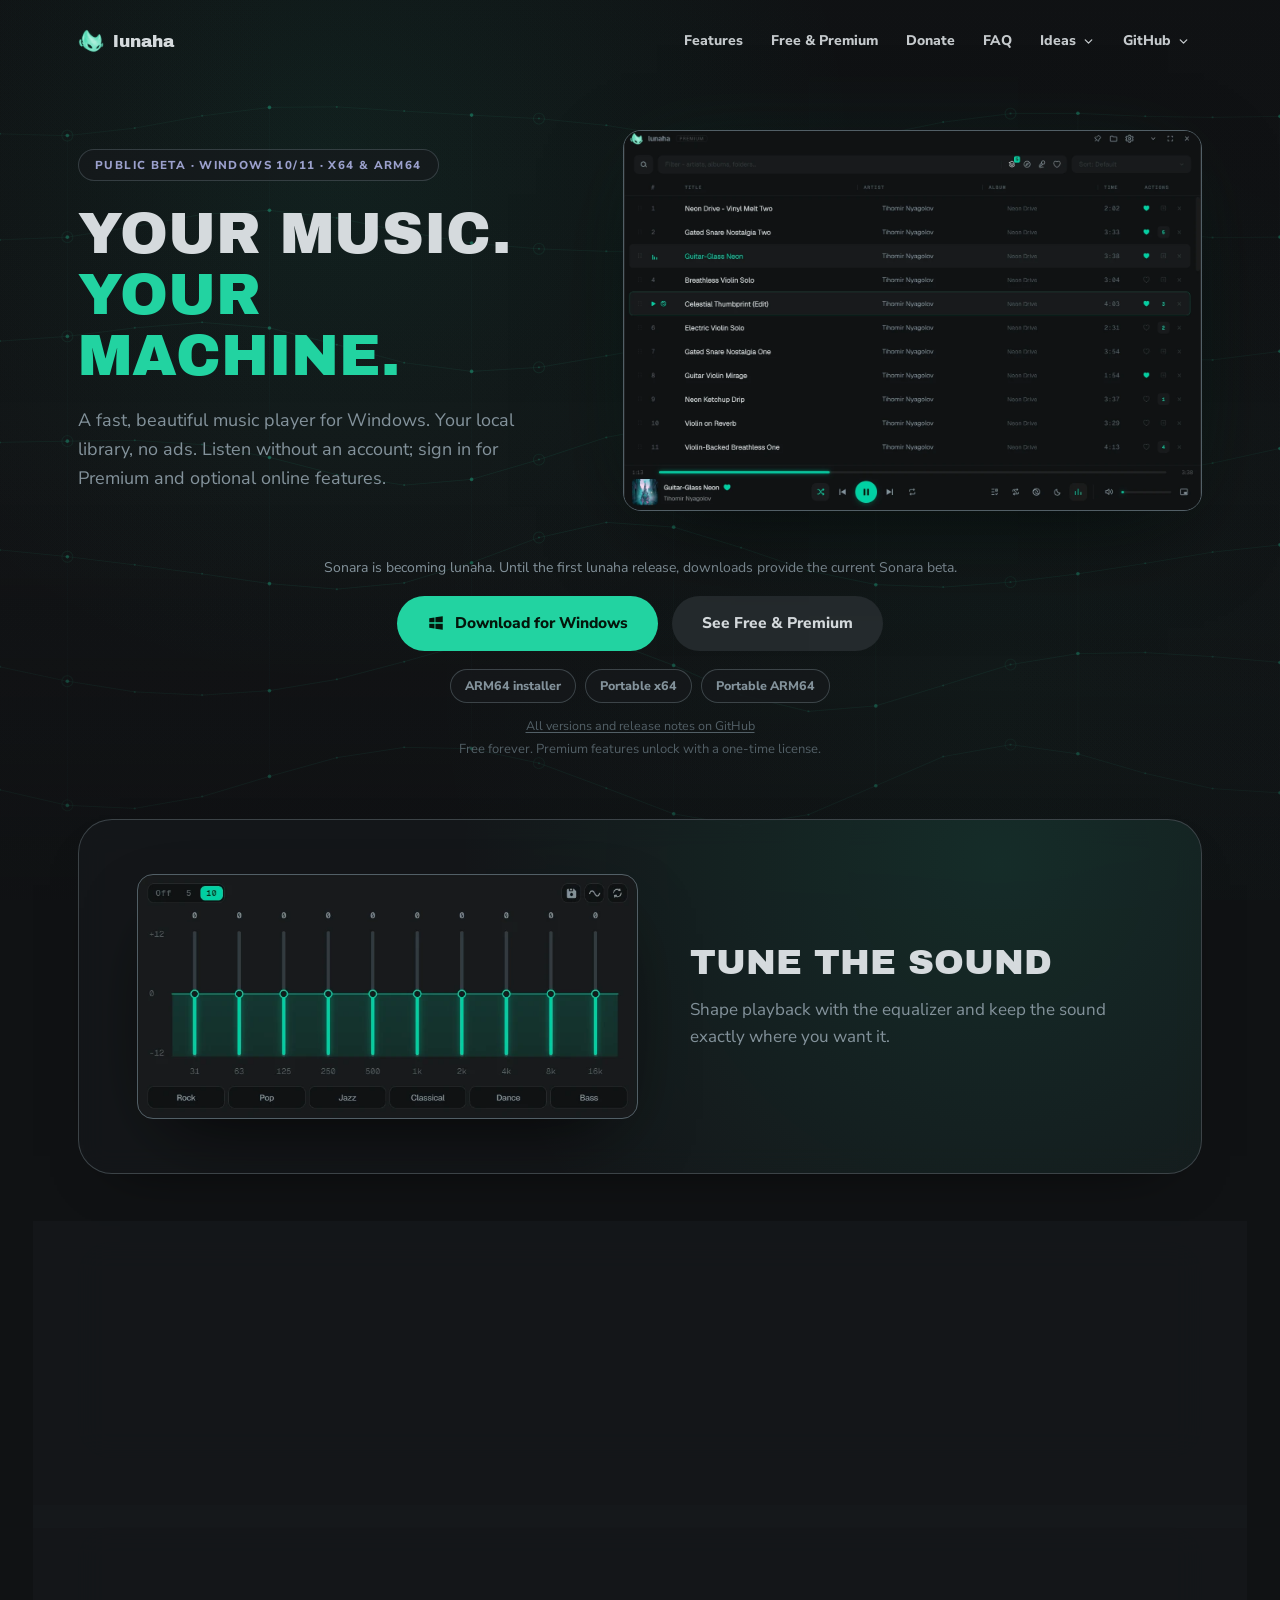
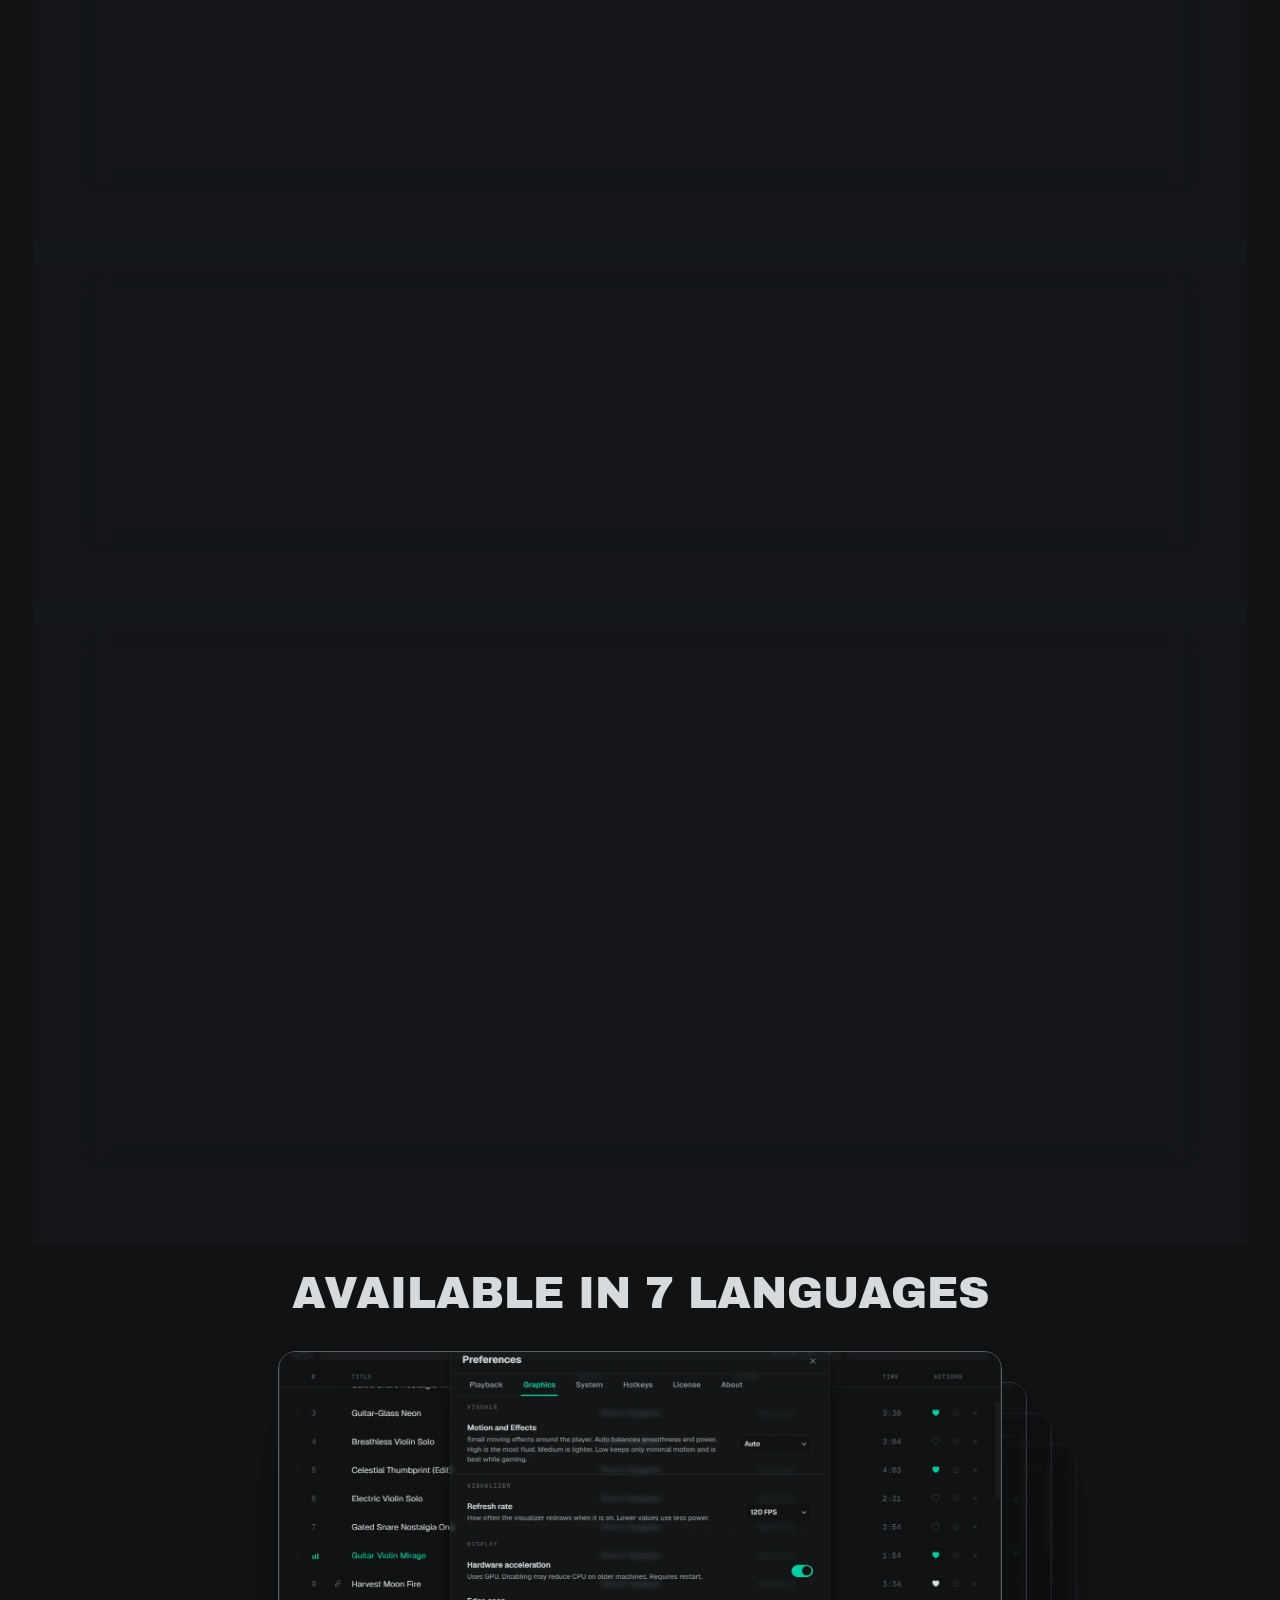
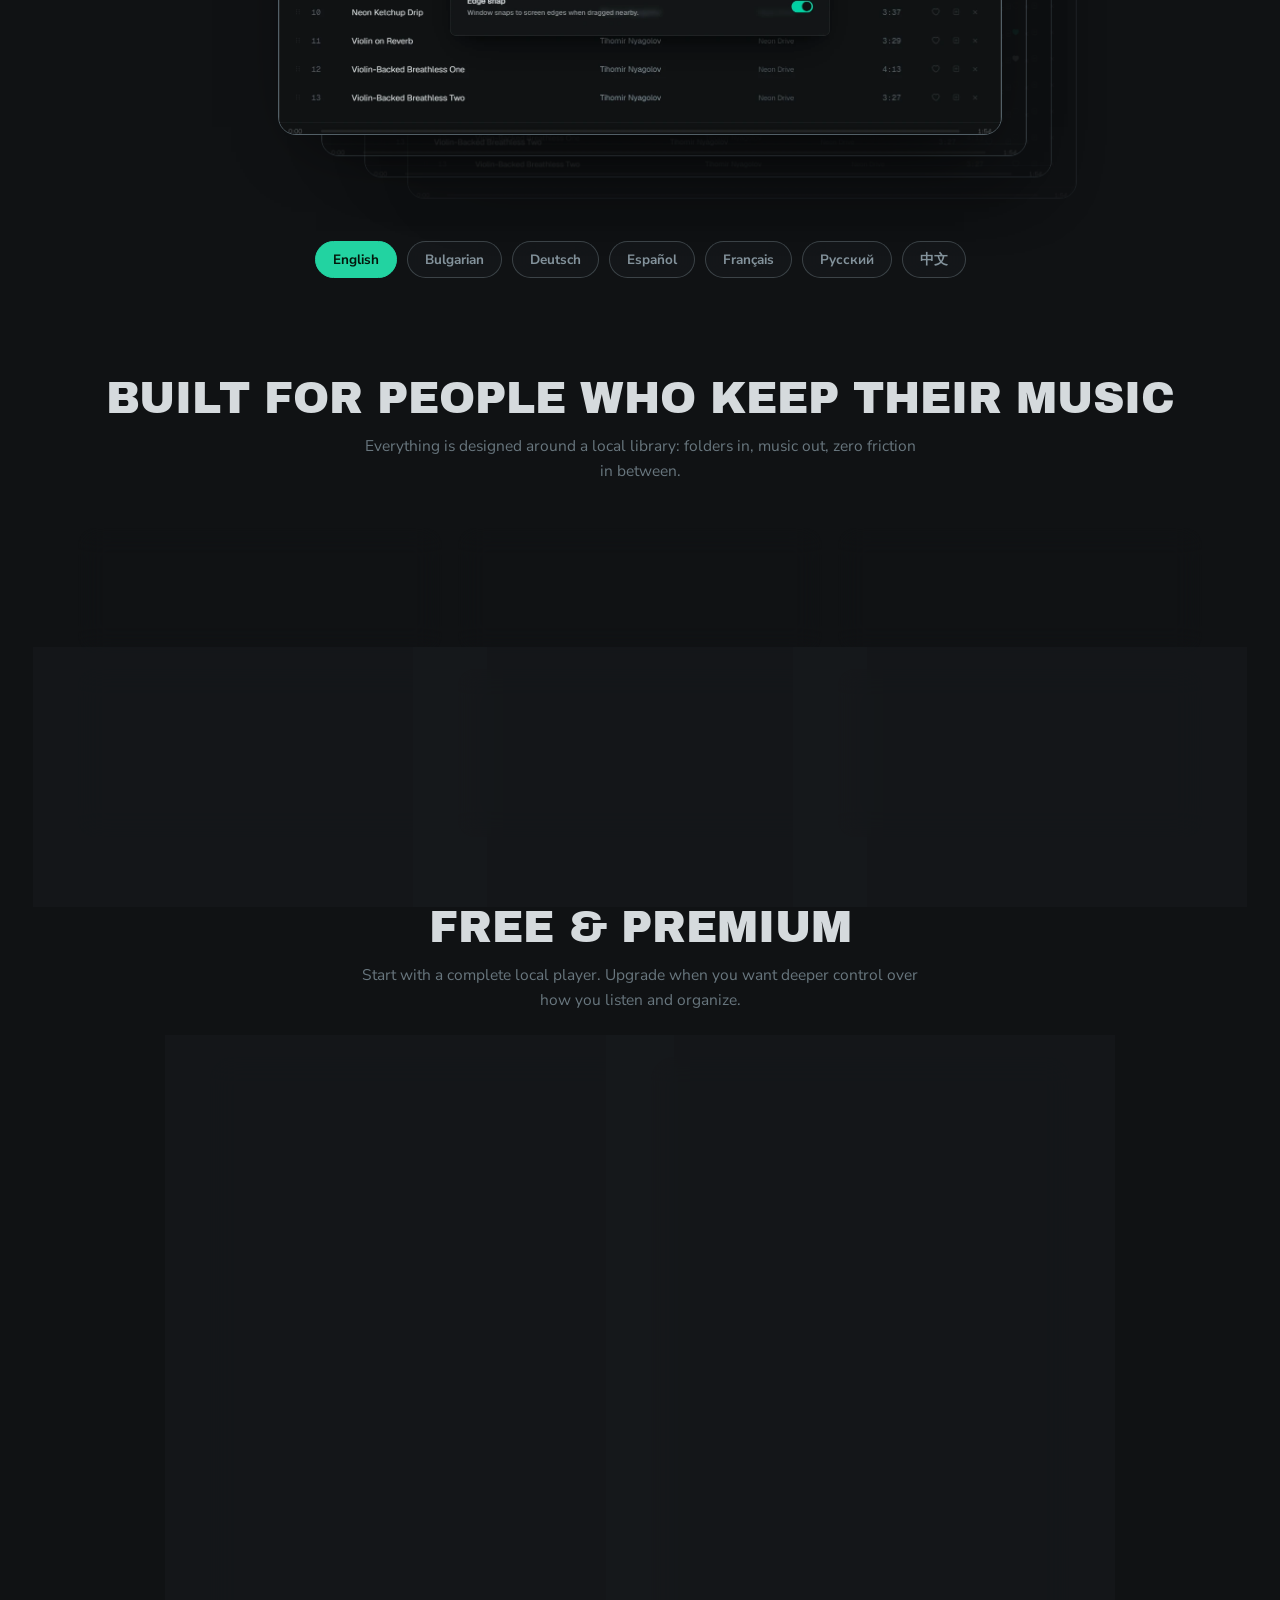
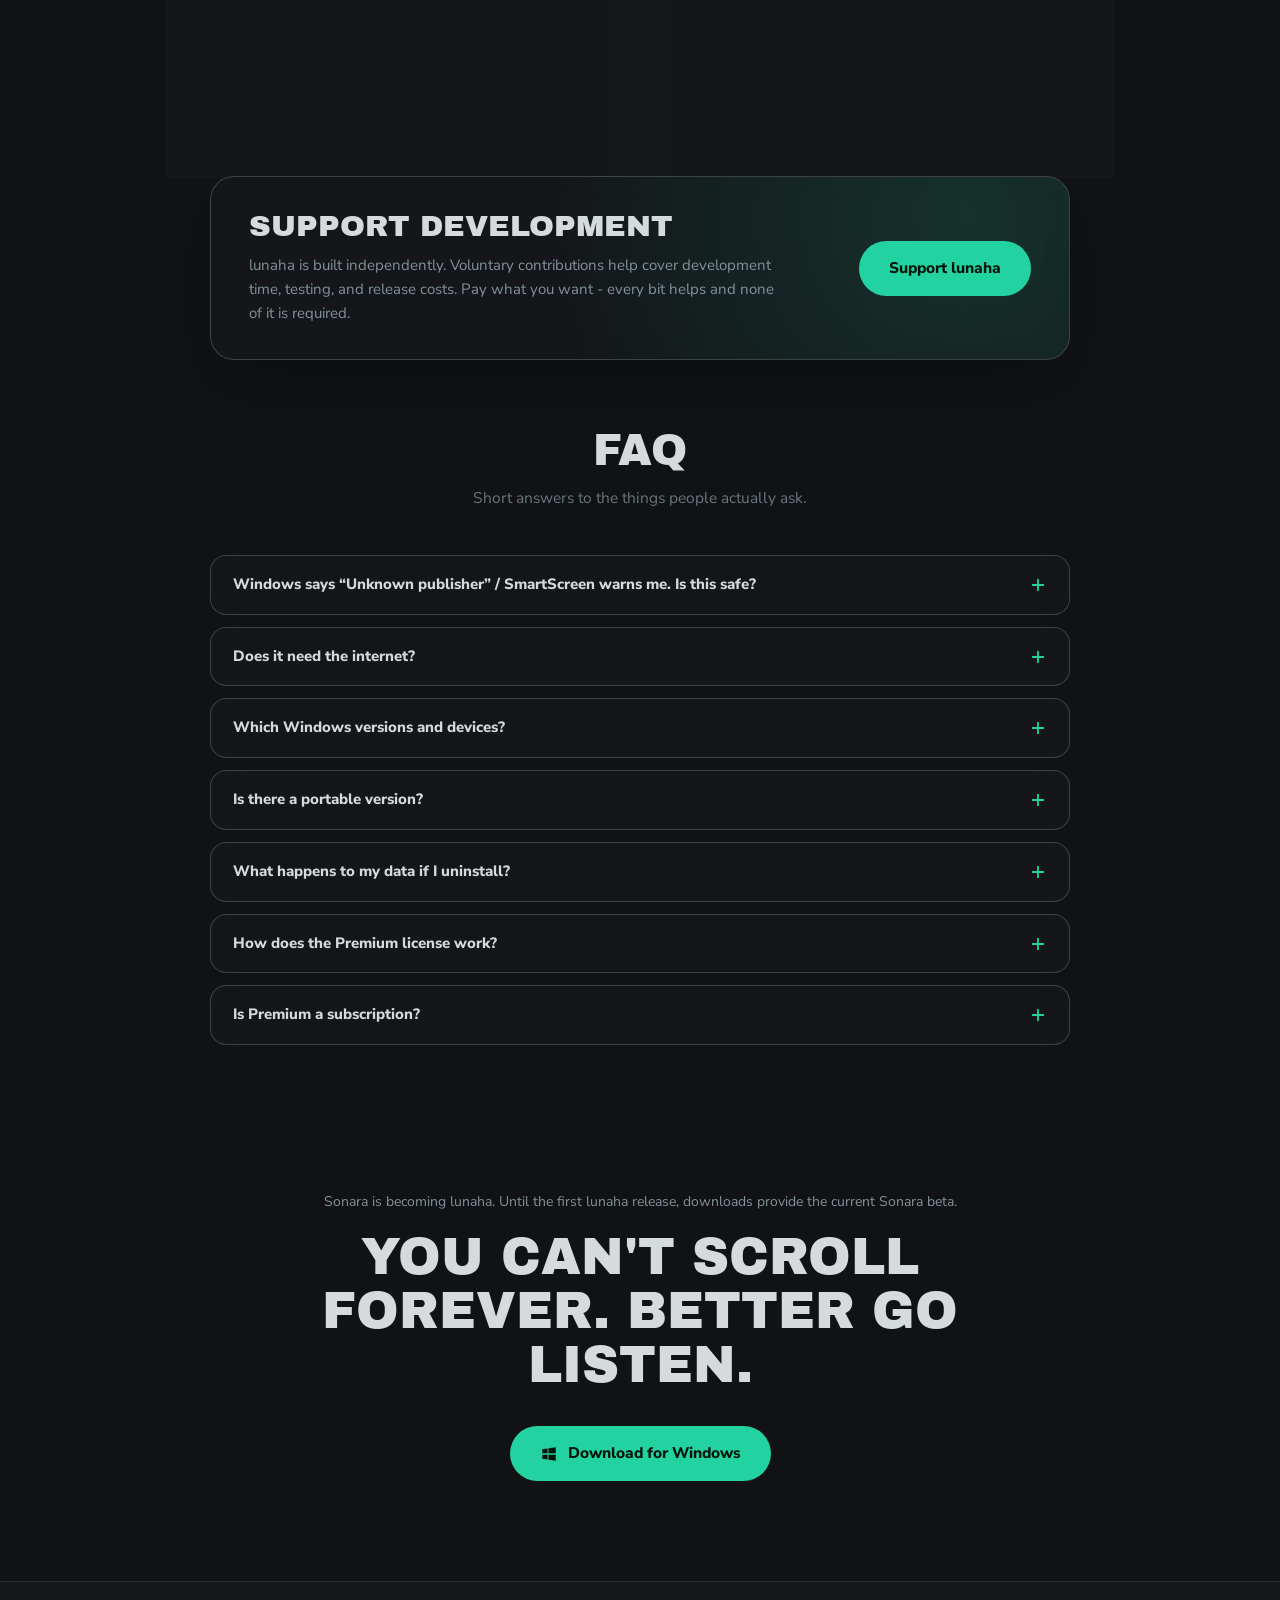
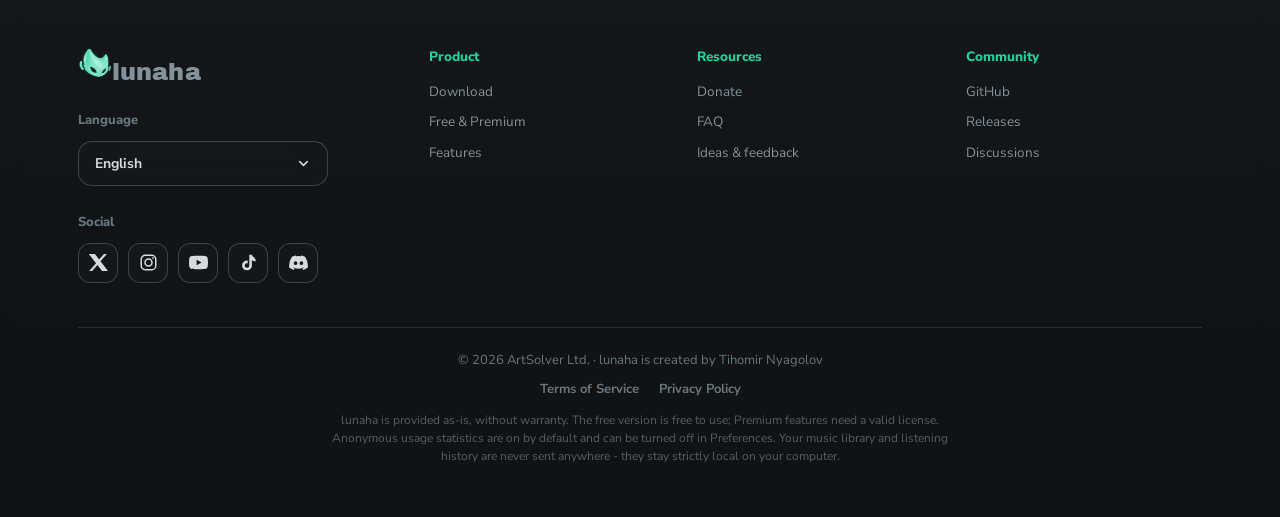
==== commit be10db0f: "Align pricing actions and show the footer wordmark" ====
--- a/index.html
+++ b/index.html
@@ -305,7 +305,8 @@
     .tiers { display: grid; grid-template-columns: 1fr 1fr; gap: 22px; max-width: 860px; margin: 0 auto; text-align: left; }
     @media (max-width: 680px) { .tiers { grid-template-columns: 1fr; } }
     .tier {
-      background: var(--glass); border: 1px solid var(--glass-border);
+      display: flex; flex-direction: column; min-width: 0;
+      background: var(--glass); border: 2px solid var(--glass-border);
       backdrop-filter: var(--blur-glass); -webkit-backdrop-filter: var(--blur-glass);
       border-radius: 24px; padding: 32px;
     }
@@ -317,7 +318,8 @@
     .tier ul { list-style: none; display: flex; flex-direction: column; gap: 10px; font-size: 14px; color: var(--text-secondary); }
     .tier li { display: flex; gap: 10px; align-items: baseline; }
     .tick { color: var(--accent); font-weight: 800; flex-shrink: 0; }
-    .tier .btn { width: 100%; justify-content: center; margin-top: 24px; font-size: 15px; padding: 13px 0; }
+    .tier-action { margin-top: auto; padding-top: 24px; }
+    .tier .btn { width: 100%; justify-content: center; font-size: 15px; padding: 13px 0; }
     .premium-badge {
       position: absolute; top: -13px; right: 22px; background: var(--accent); color: var(--on-accent);
       font-size: 11.5px; font-weight: 800; letter-spacing: 0.1em; text-transform: uppercase;
@@ -700,7 +702,7 @@
             <li><span class="tick">✓</span>Likes, playlists, an unlimited Play Next queue and quick copy from the playlist</li>
           </ul>
           <p class="download-transition" data-download-transition></p>
-          <a class="btn btn-ghost" id="dl-free" data-dl="x64" href="#" rel="noopener">Download free</a>
+          <div class="tier-action"><a class="btn btn-ghost" id="dl-free" data-dl="x64" href="#" rel="noopener">Download free</a></div>
         </div>
         <!-- #premium lives on the CARD, not the section: the player's
              "Get Premium" links open ...#premium and should land on the
@@ -716,14 +718,14 @@
             <li><span class="tick">✓</span>Everything in Free, plus:</li>
             <li><span class="tick">✓</span>Full 10-band EQ with saved custom presets</li>
             <li><span class="tick">✓</span>Spatial audio and stereo width effects</li>
-            <li><span class="tick">✓</span>Unlimited Play Next queue</li>
+            <li><span class="tick">✓</span>Hi-Fi Exclusive Mode - your music straight to the sound card, untouched</li>
             <li><span class="tick">✓</span>Never Repeat and Listening Order</li>
             <li><span class="tick">✓</span>End the night by putting your PC to sleep or shutting it down</li>
             <li><span class="tick">✓</span>Super-likes and saved likes inside your music files</li>
             <li><span class="tick">✓</span>Multi-copy for song names and files</li>
             <li><span class="tick">✓</span>Precise drag-and-drop placement from File Explorer</li>
           </ul>
-          <a class="btn btn-primary" id="buy-premium" href="#premium" rel="noopener">Checkout</a>
+          <div class="tier-action"><a class="btn btn-primary" id="buy-premium" href="#premium" rel="noopener">Checkout</a></div>
         </div>
       </div>
     </div>
@@ -825,7 +827,7 @@
     <div class="wrap">
       <div class="fgrid">
         <div>
-          <a data-brand="mark" href="./" aria-label="lunaha home"></a>
+          <a data-brand="lg" href="./" aria-label="lunaha home"></a>
           <div class="flabel">Language</div>
           <!-- Site language selector: UI only for now. The site gets
                translated into the player's 7 locales AFTER the design
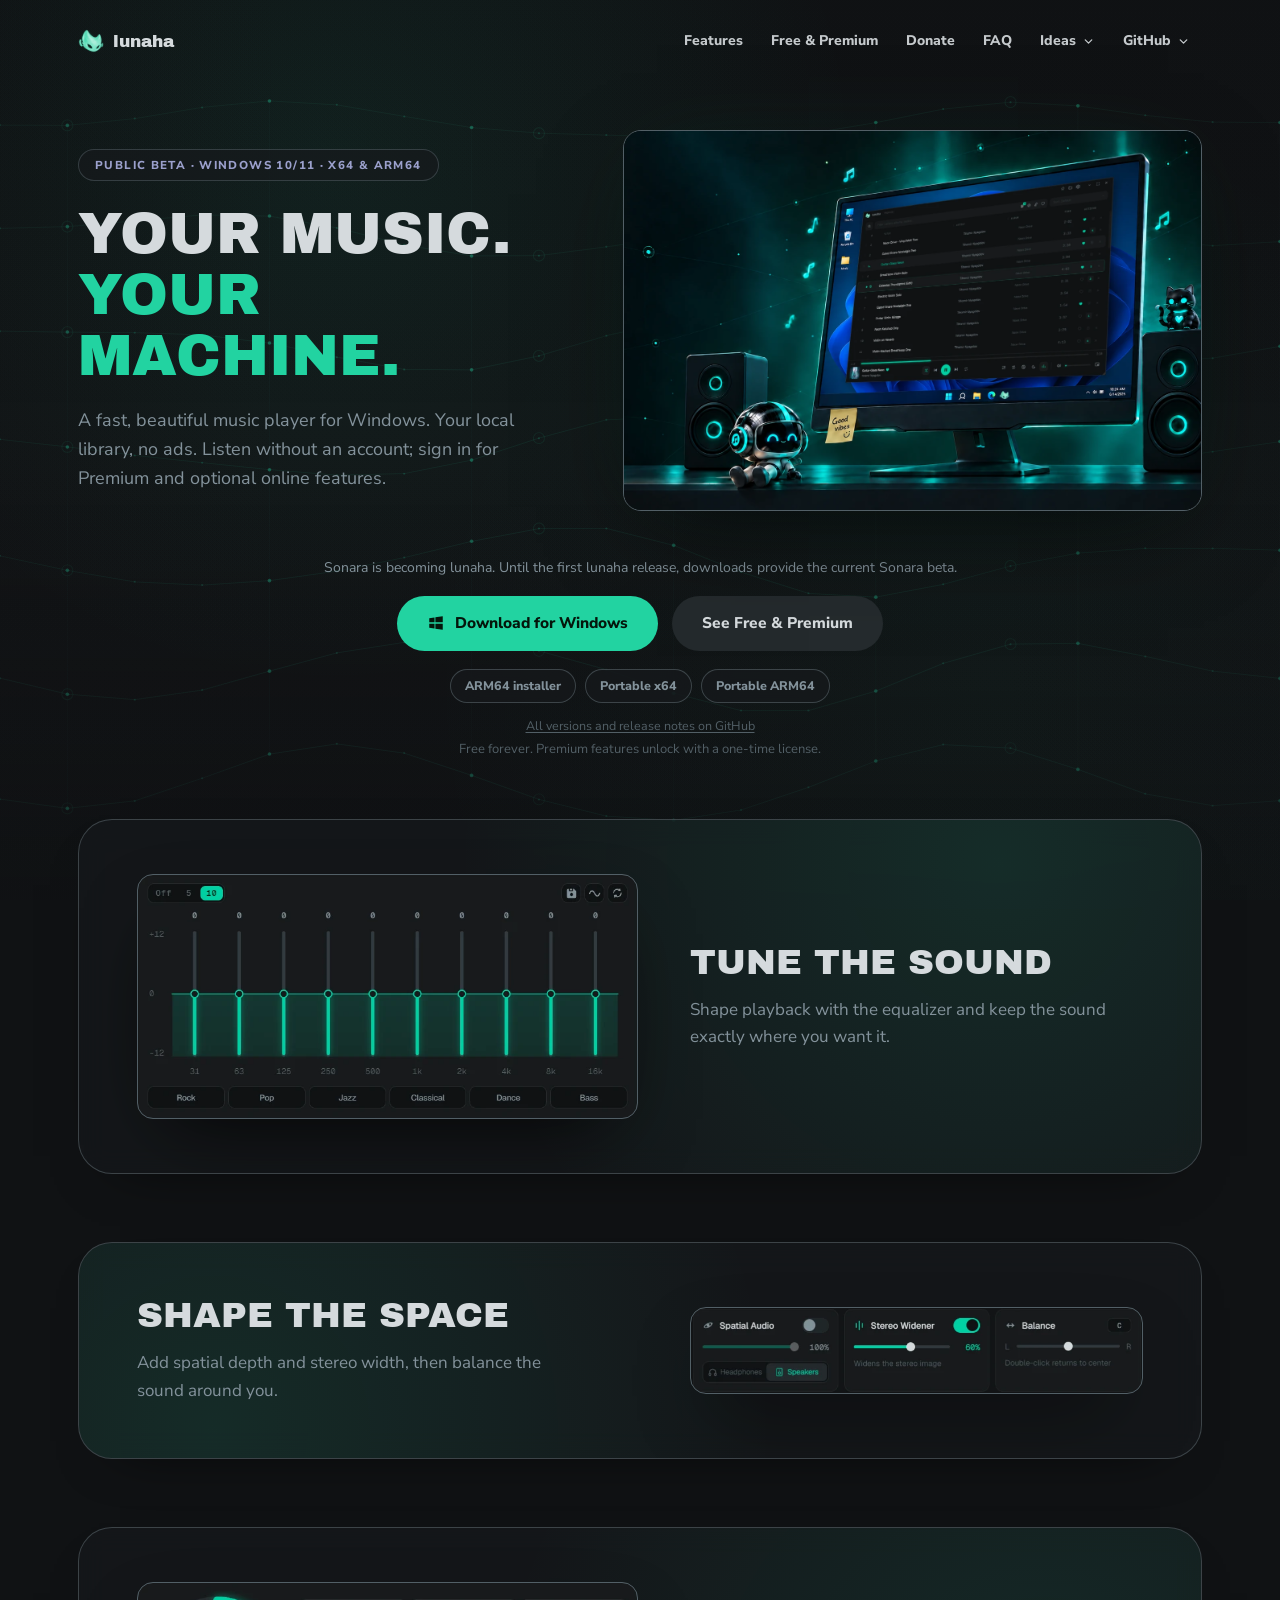
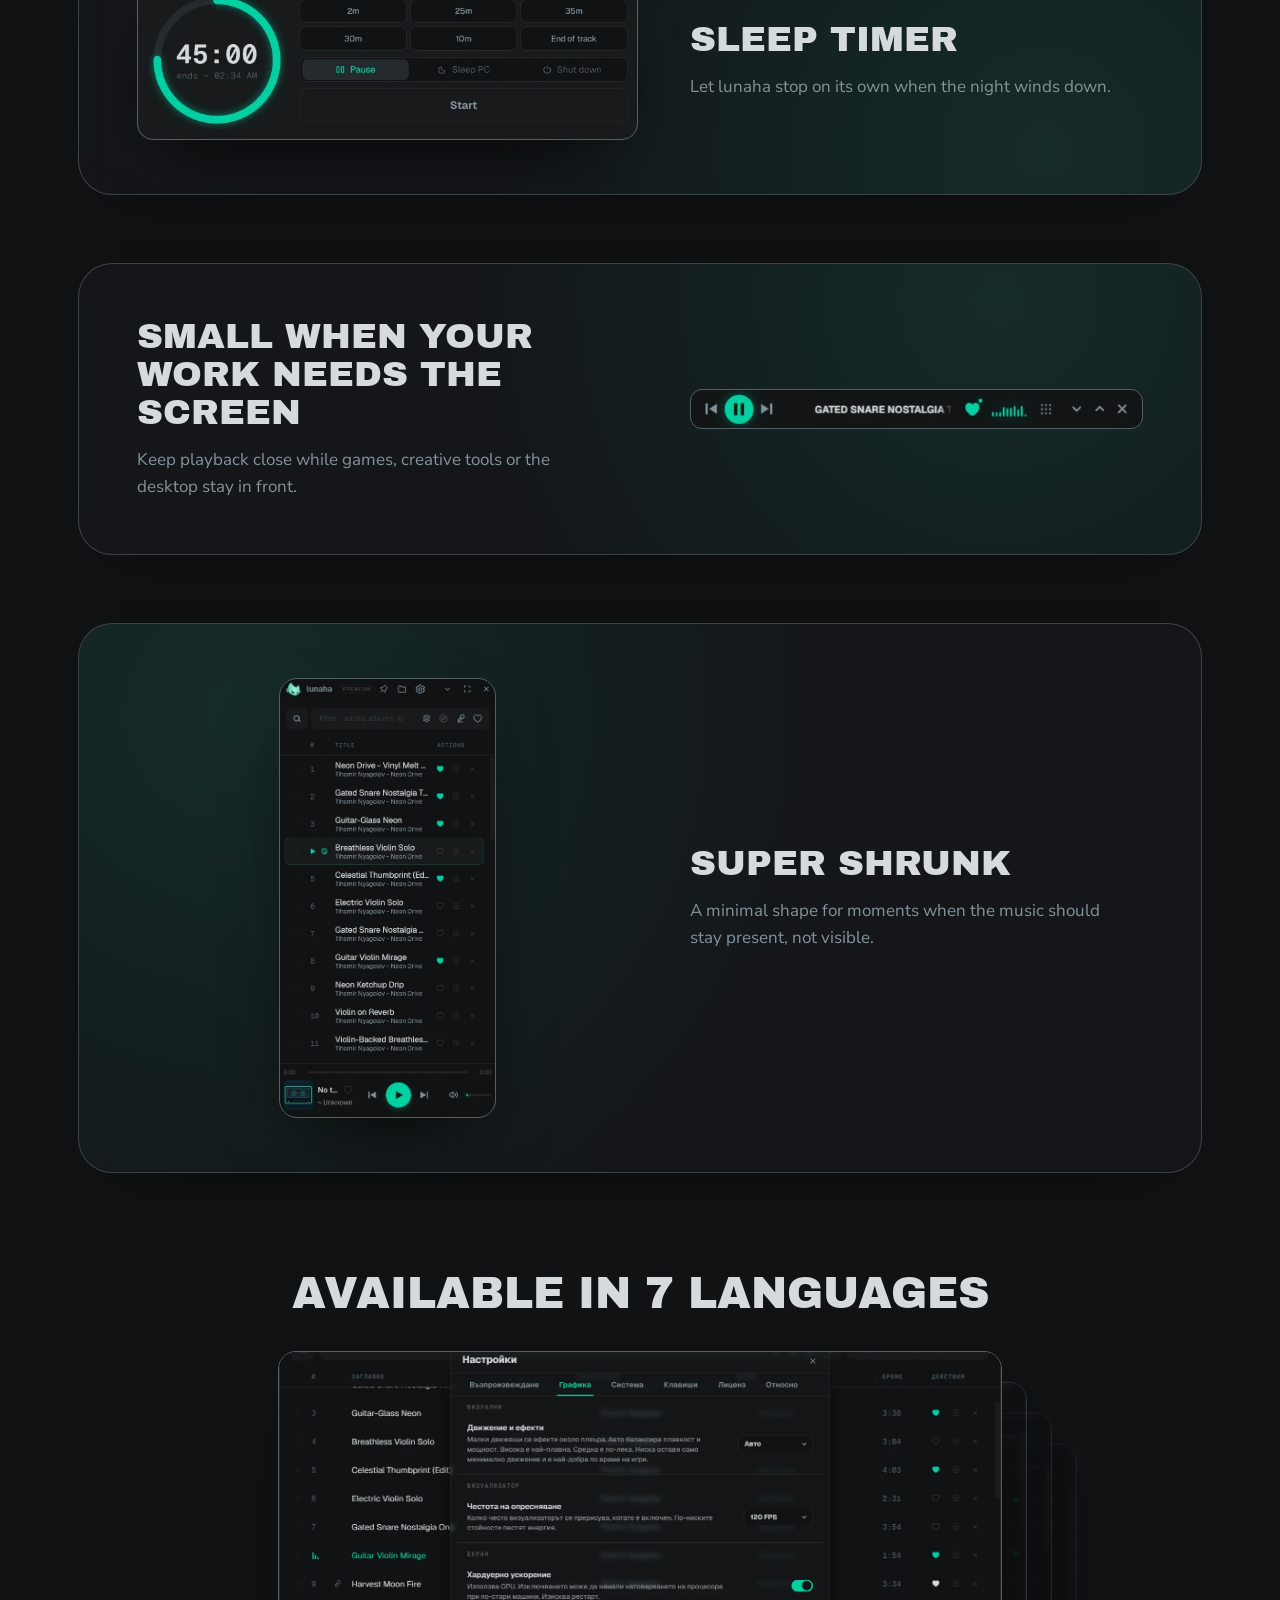
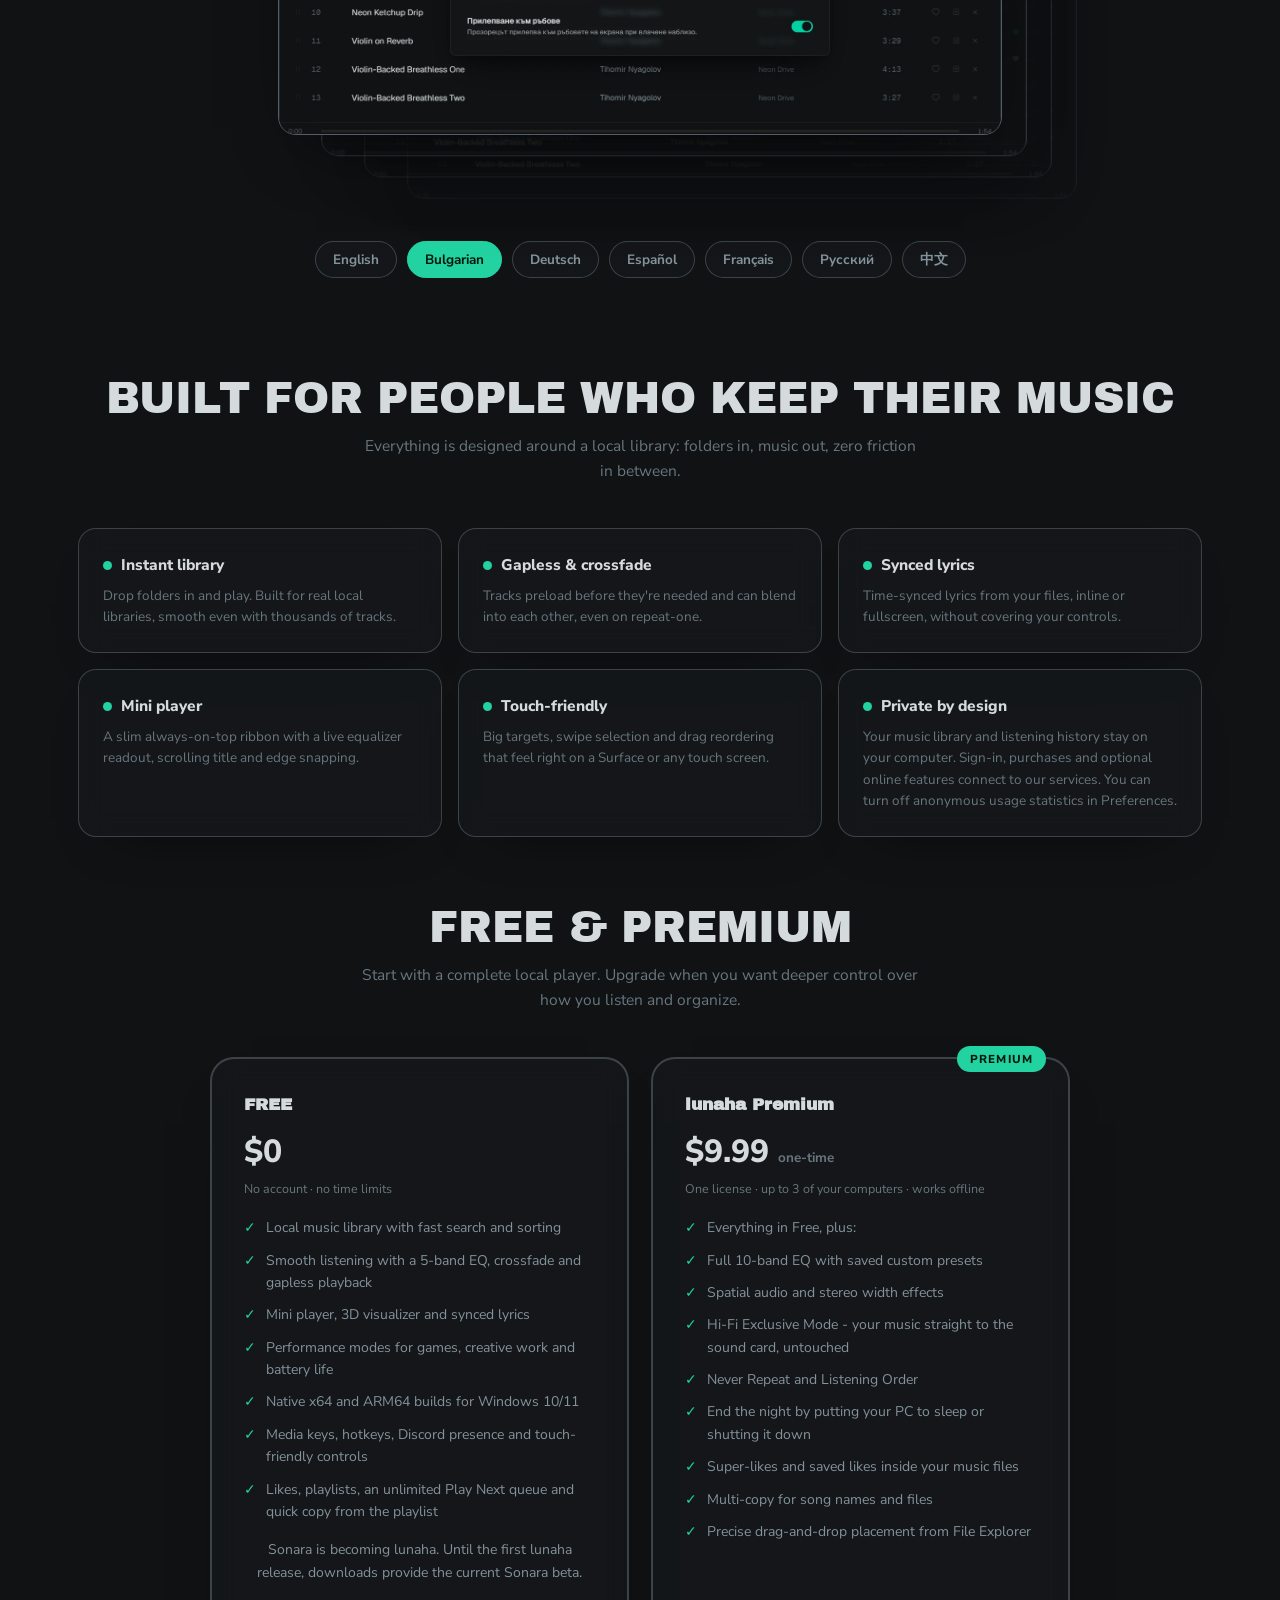
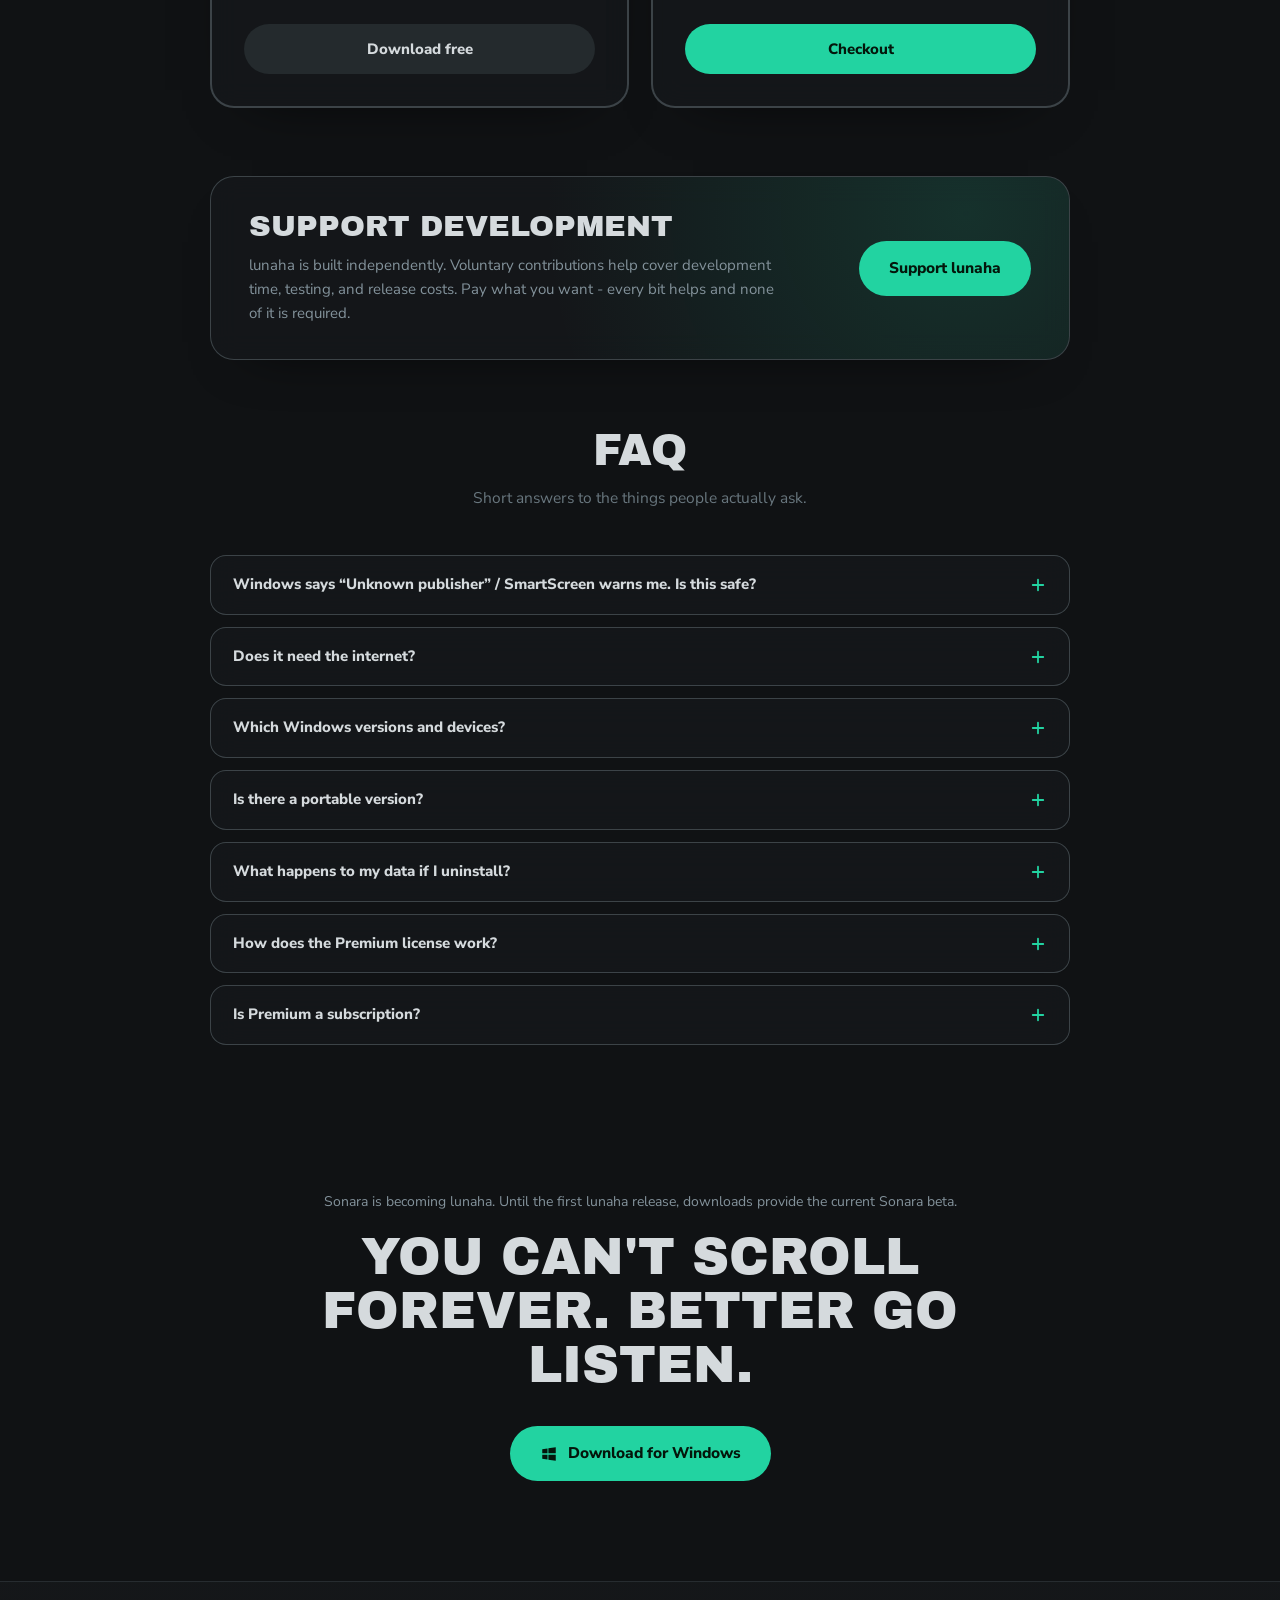
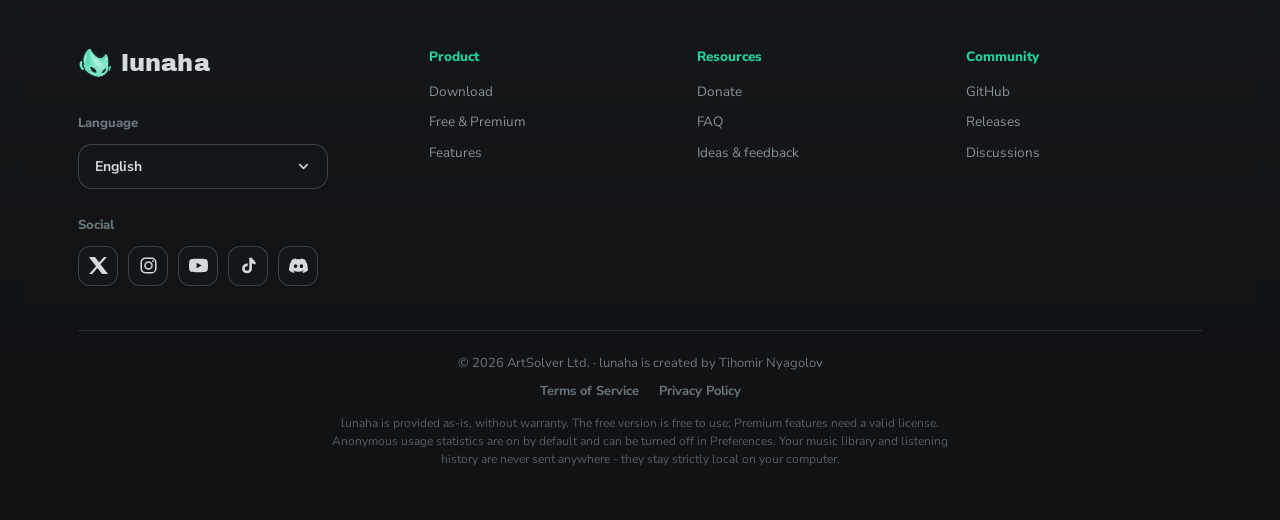
==== commit 12049928: "Fix footer brand alignment and spacing" ====
--- a/index.html
+++ b/index.html
@@ -431,7 +431,7 @@
     .lang-menu button:hover { background: rgba(34, 211, 161, 0.14); }
     .lang-menu button.is-active { background: var(--accent); color: var(--on-accent); }
     .social { display: flex; gap: 10px; flex-wrap: wrap; }
-    /* Higher specificity than ".fgrid a" (which sets display:block + margins
+    /* Higher specificity than the footer text links (which set block + margins
        for the link columns) so the icon tiles keep their flex centering. */
     .fgrid .social a {
       width: 40px; height: 40px; border-radius: 12px;
@@ -443,7 +443,8 @@
     .fgrid .social a:hover { transform: translateY(-2px); color: var(--accent); border-color: var(--chip-border); text-decoration: none; }
     .social svg { width: 19px; height: 19px; display: block; }
     .fgrid h4 { color: var(--accent); font-size: 13.5px; font-weight: 800; margin-bottom: 13px; }
-    .fgrid a { display: block; color: var(--text); font-size: 13.5px; margin-bottom: 9px; }
+    /* Exclude the brand without raising specificity above the social buttons. */
+    .fgrid a:where(:not([data-brand])) { display: block; color: var(--text); font-size: 13.5px; margin-bottom: 9px; }
     .legal { margin-top: 44px; padding-top: 22px; border-top: 1px solid rgba(133, 145, 235, 0.14); text-align: center; }
     .legal .legal-links { margin-top: 8px; font-size: 13px; }
     .legal .legal-links a { color: var(--text-muted); font-weight: 700; margin: 0 10px; }
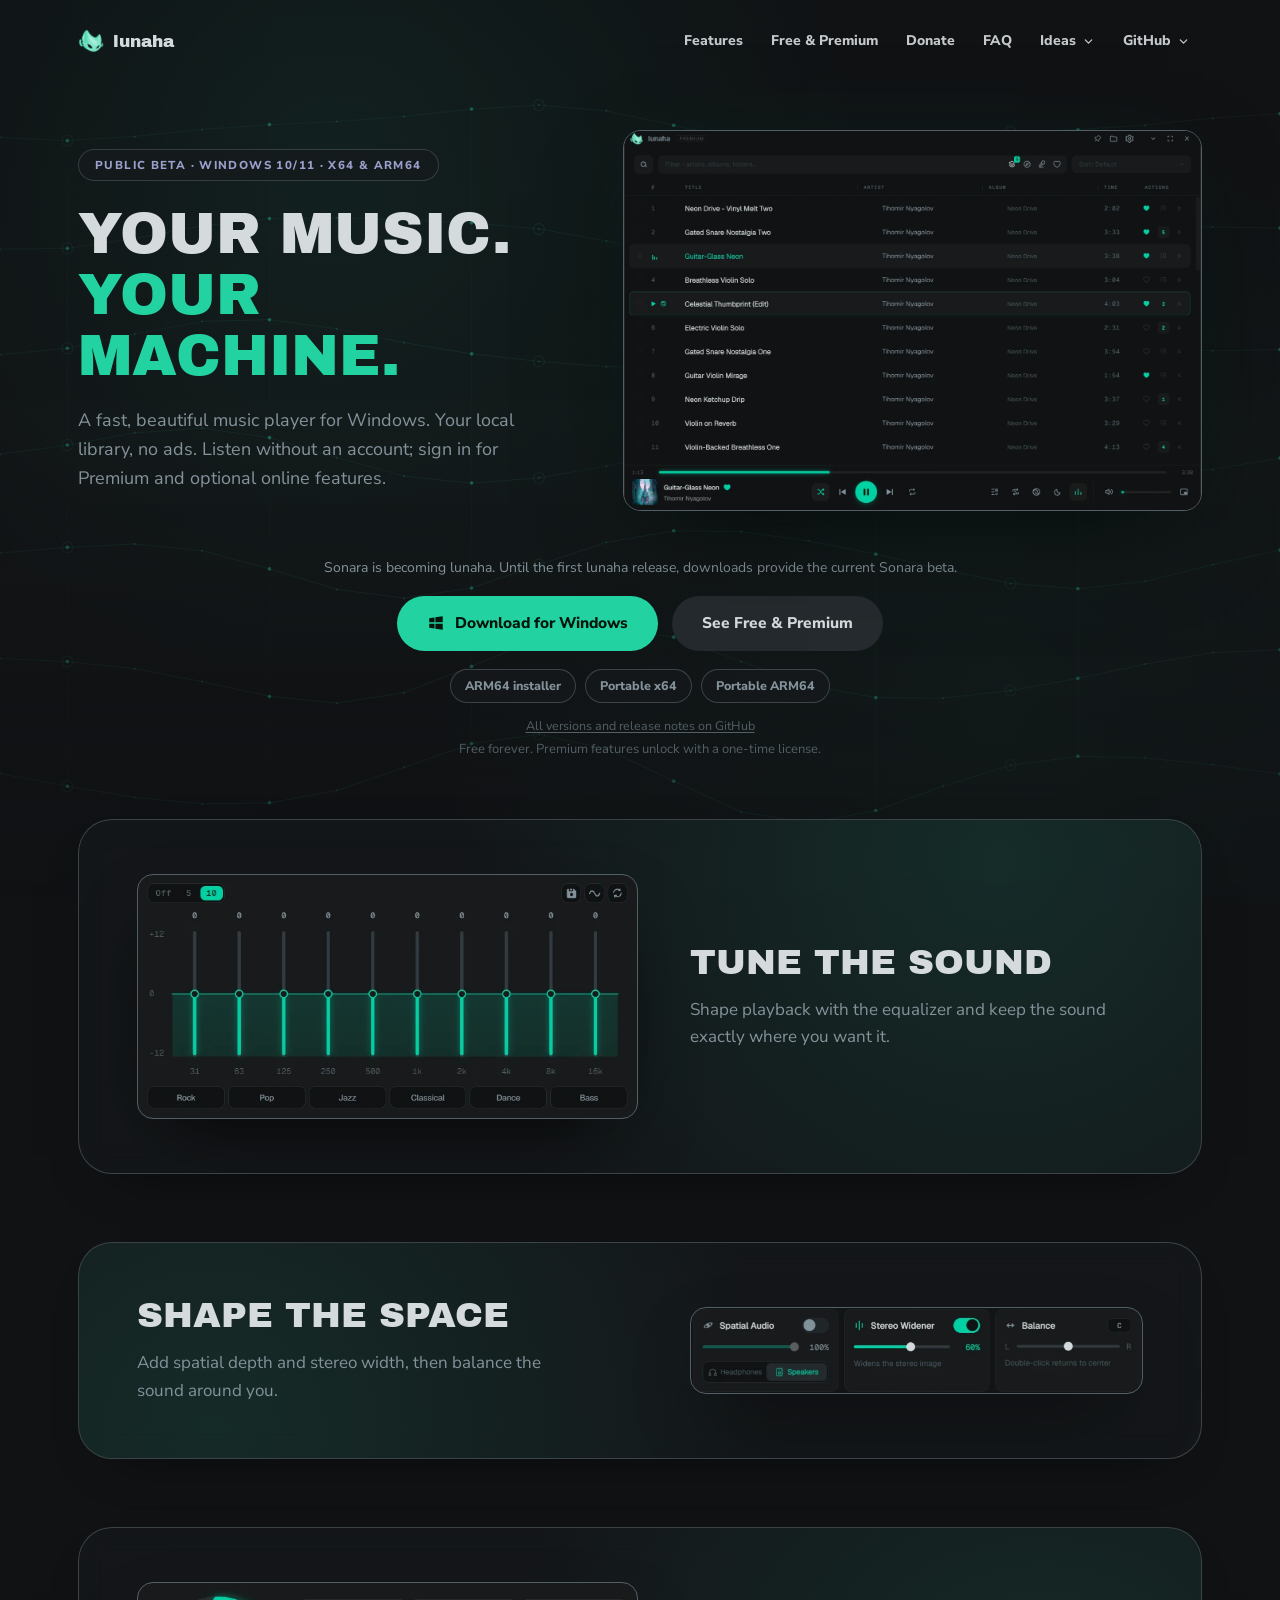
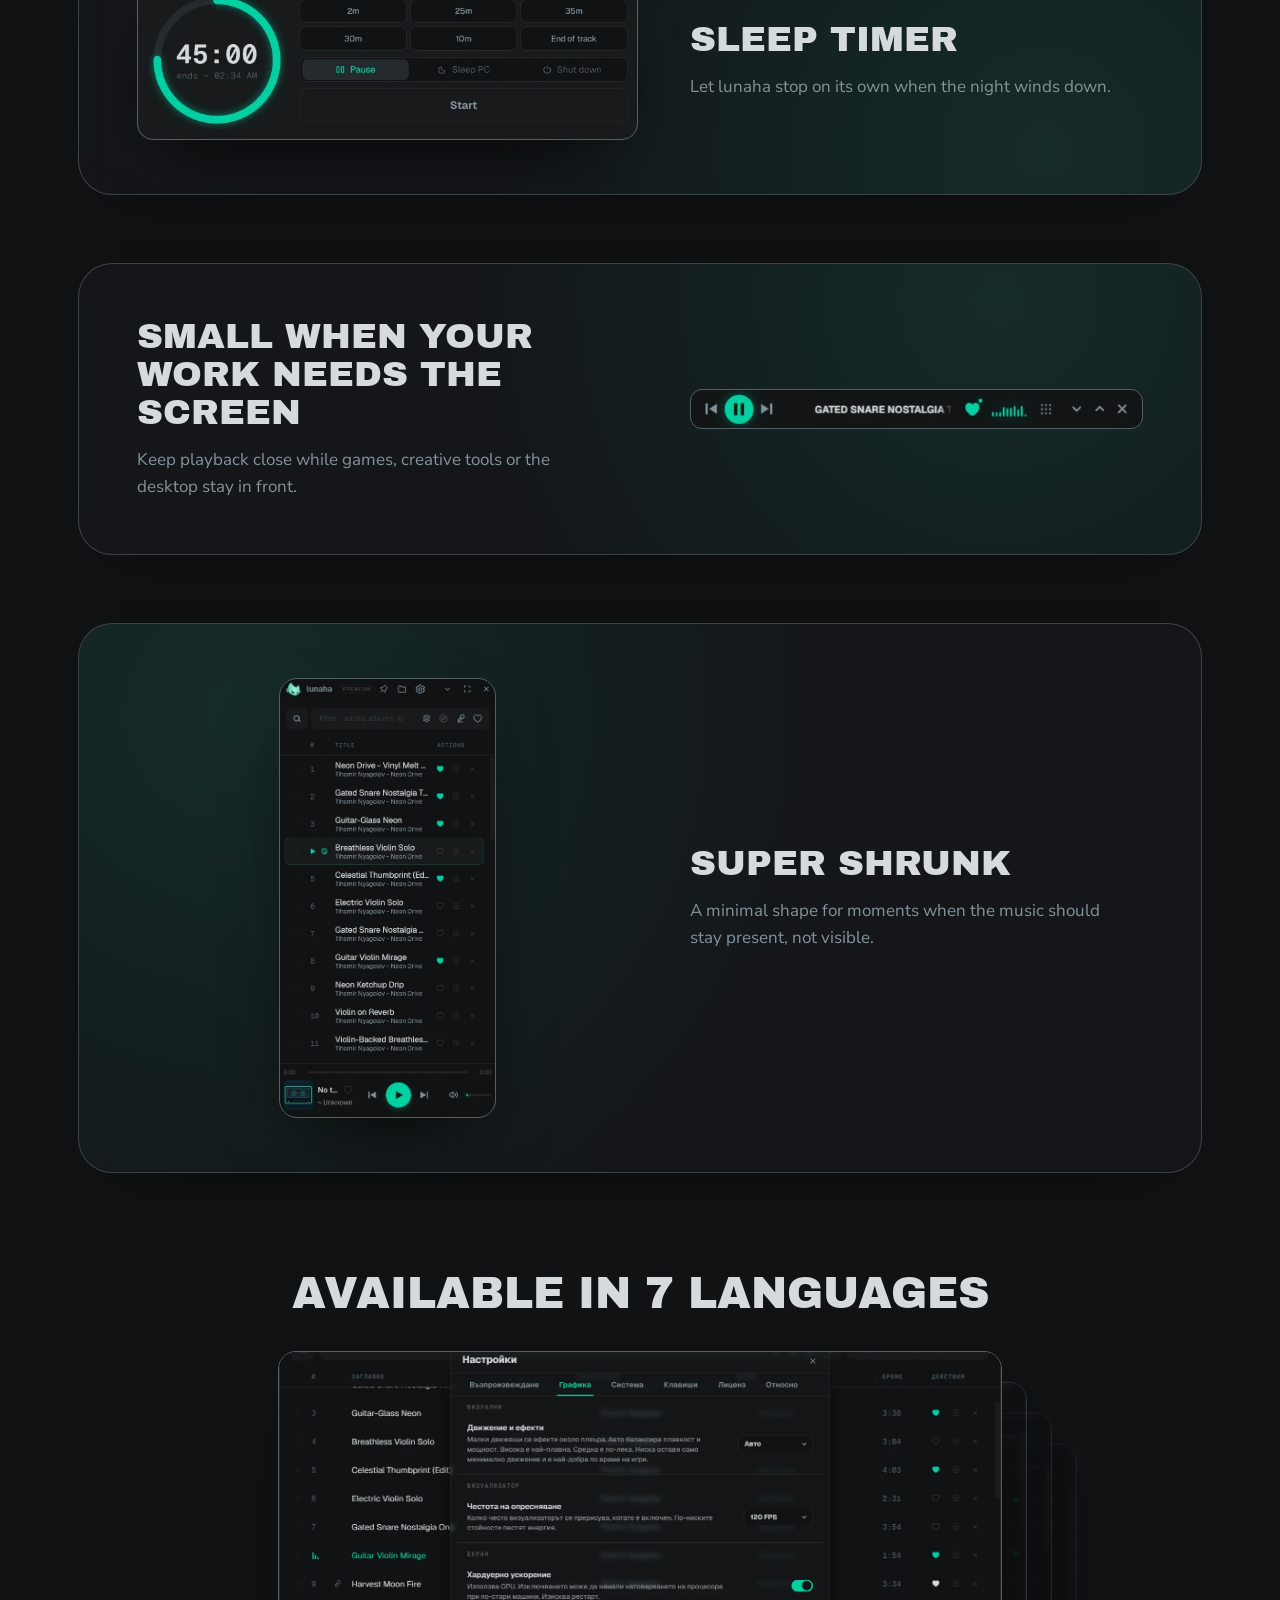
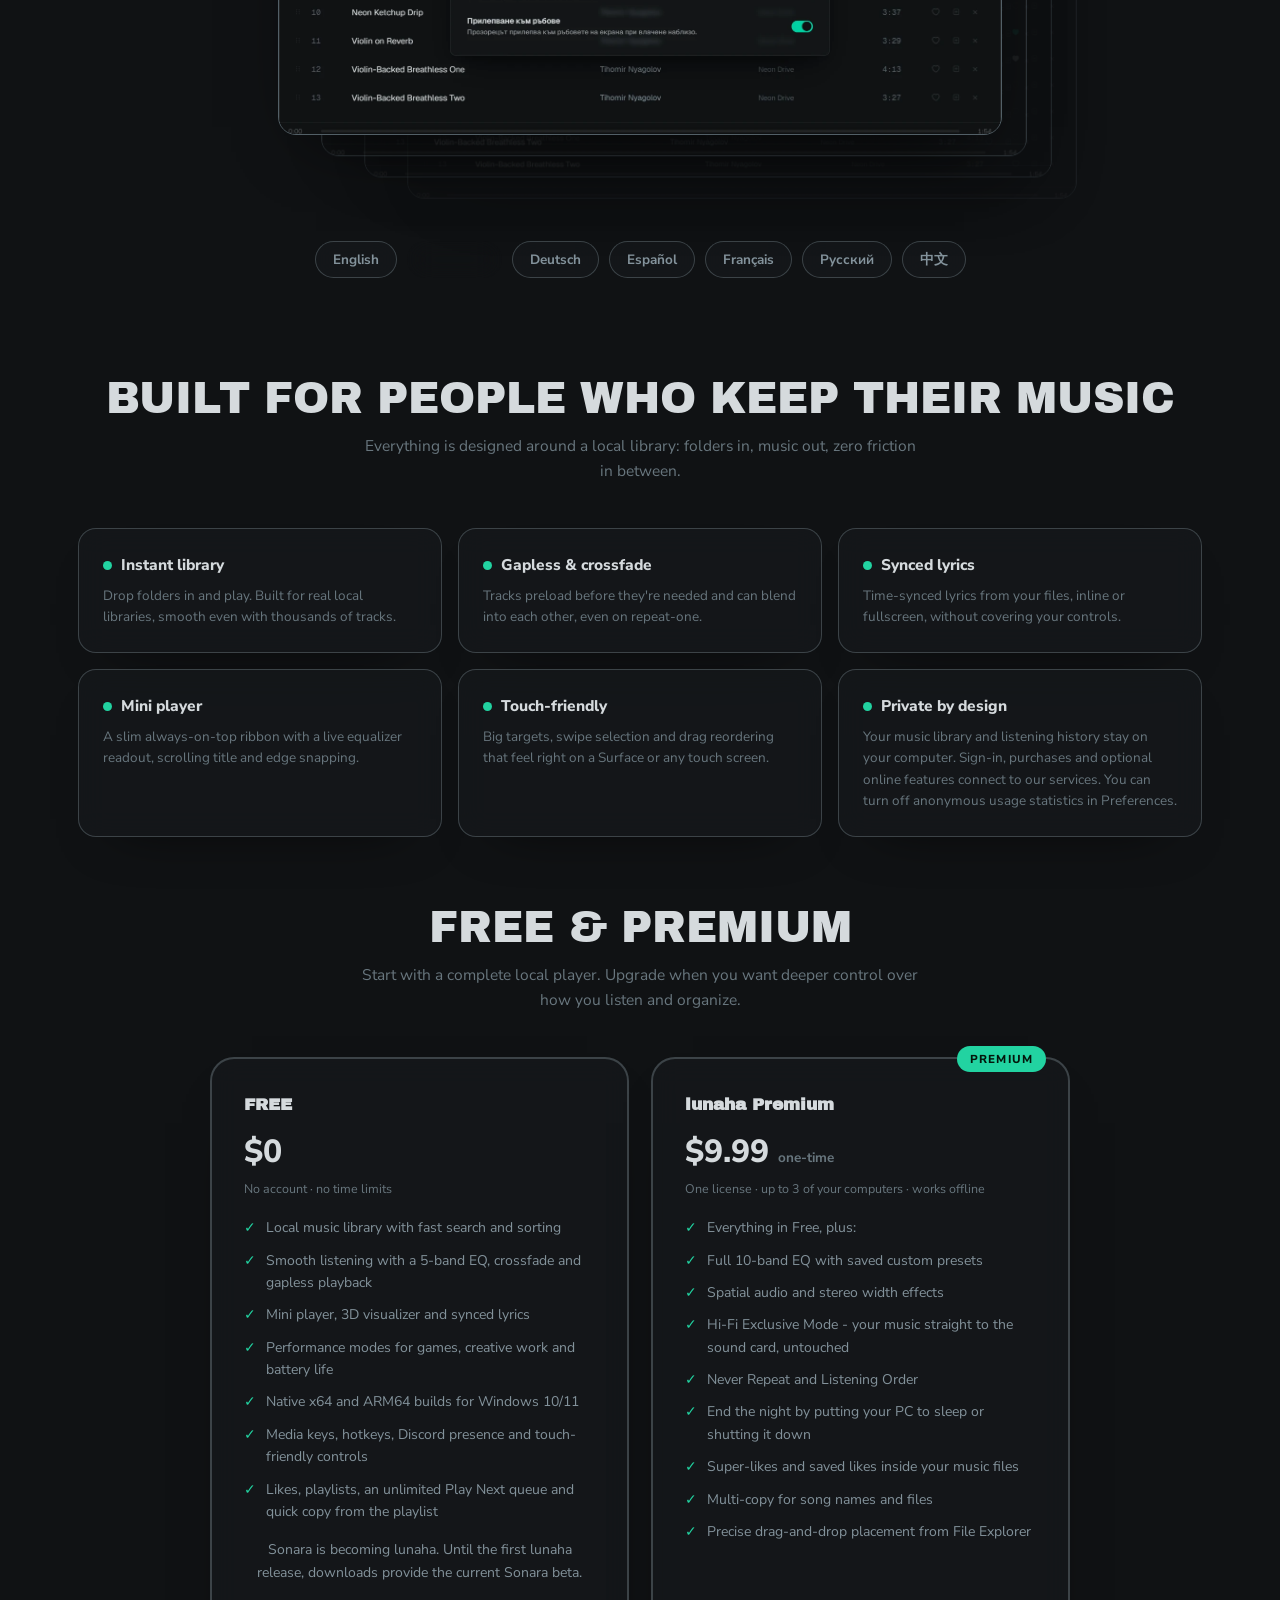
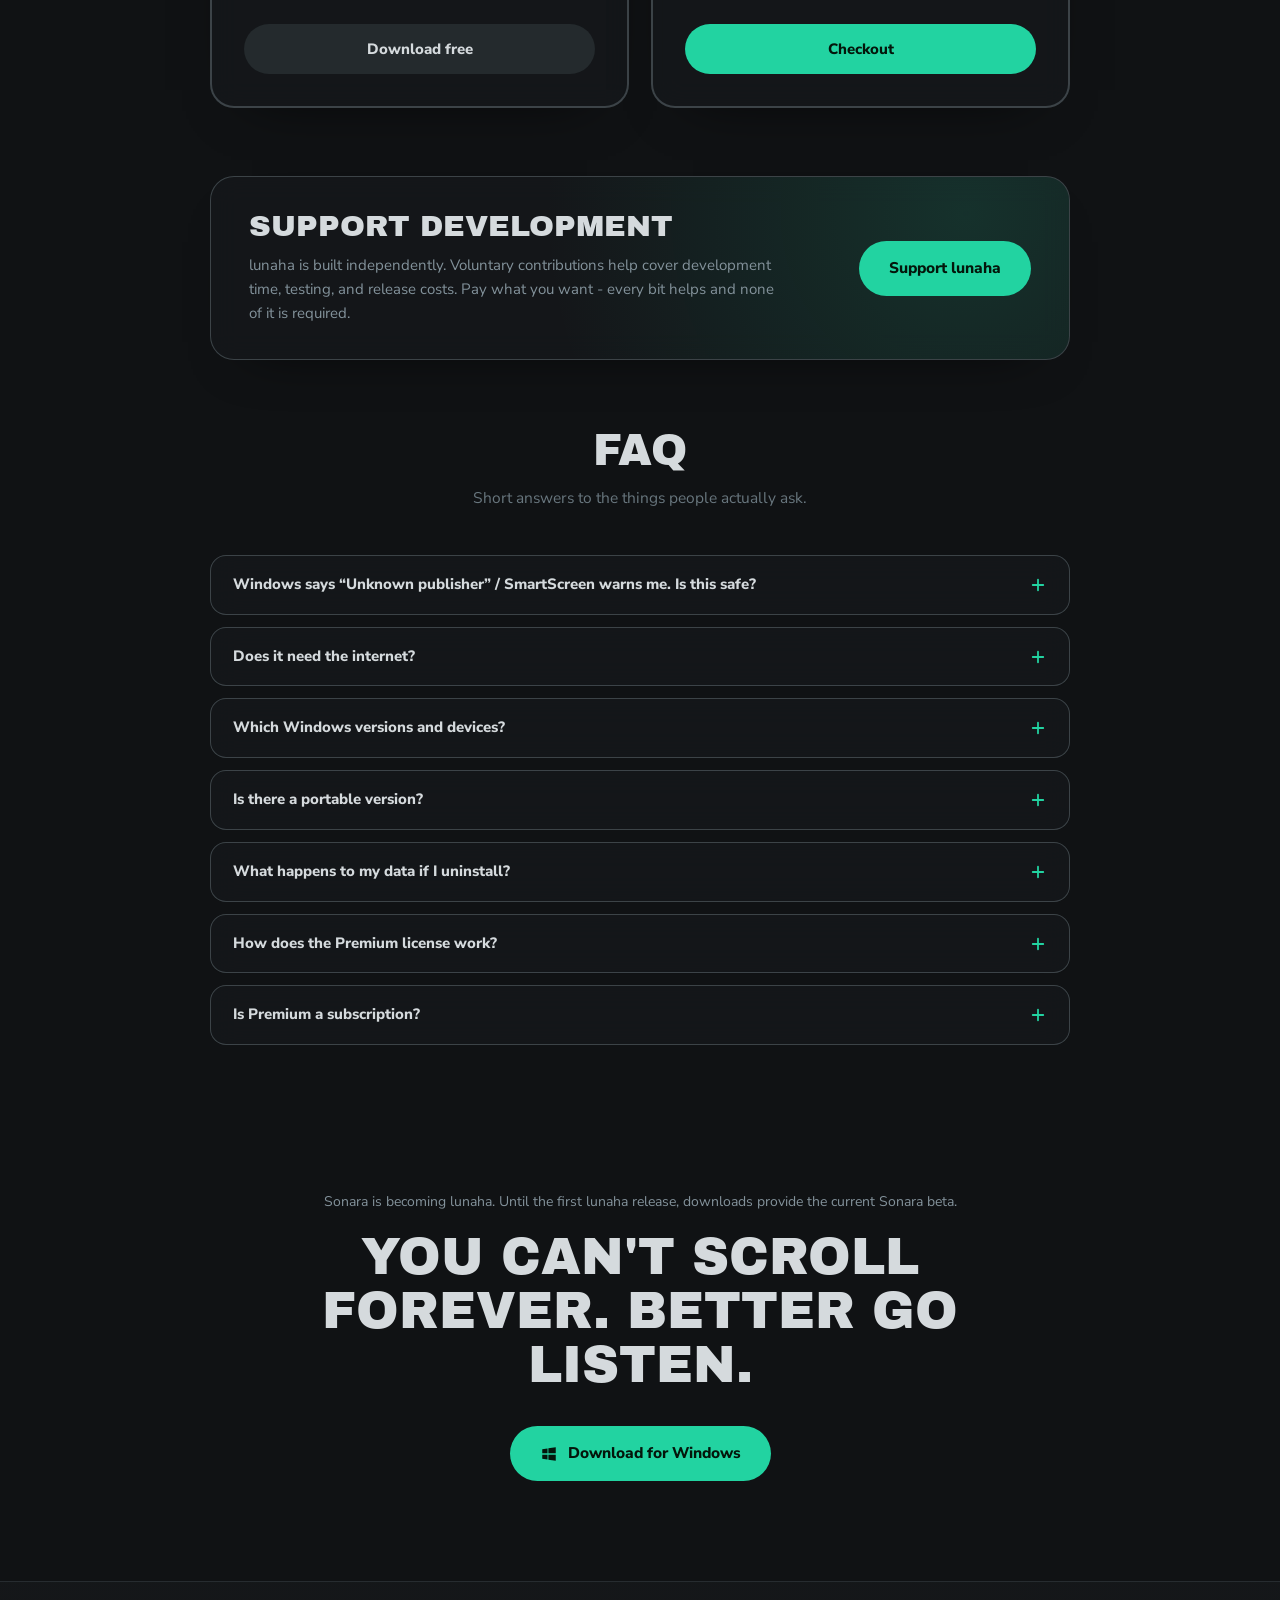
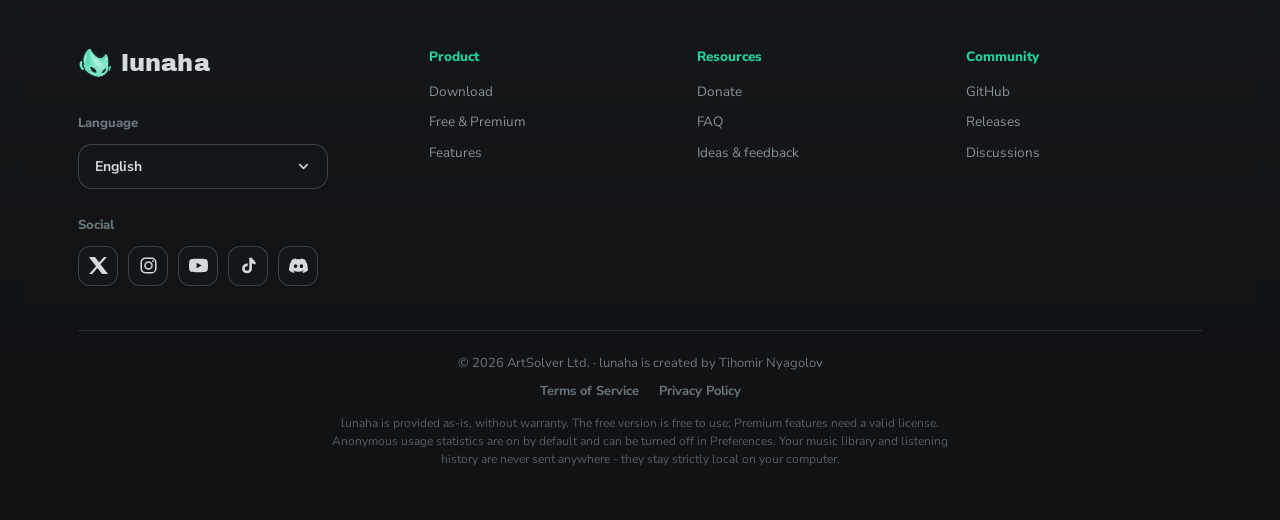
==== commit bd6fcc6a: "Use renamed lunaha analytics account" ====
--- a/index.html
+++ b/index.html
@@ -2028,7 +2028,7 @@
     })();
   </script>
   <!-- GoatCounter: privacy-friendly, cookieless page analytics (no cookie banner needed). -->
-  <script data-goatcounter="https://sonara-player.goatcounter.com/count"
+  <script data-goatcounter="https://lunaha.goatcounter.com/count"
           async src="//gc.zgo.at/count.js"></script>
 </body>
 </html>
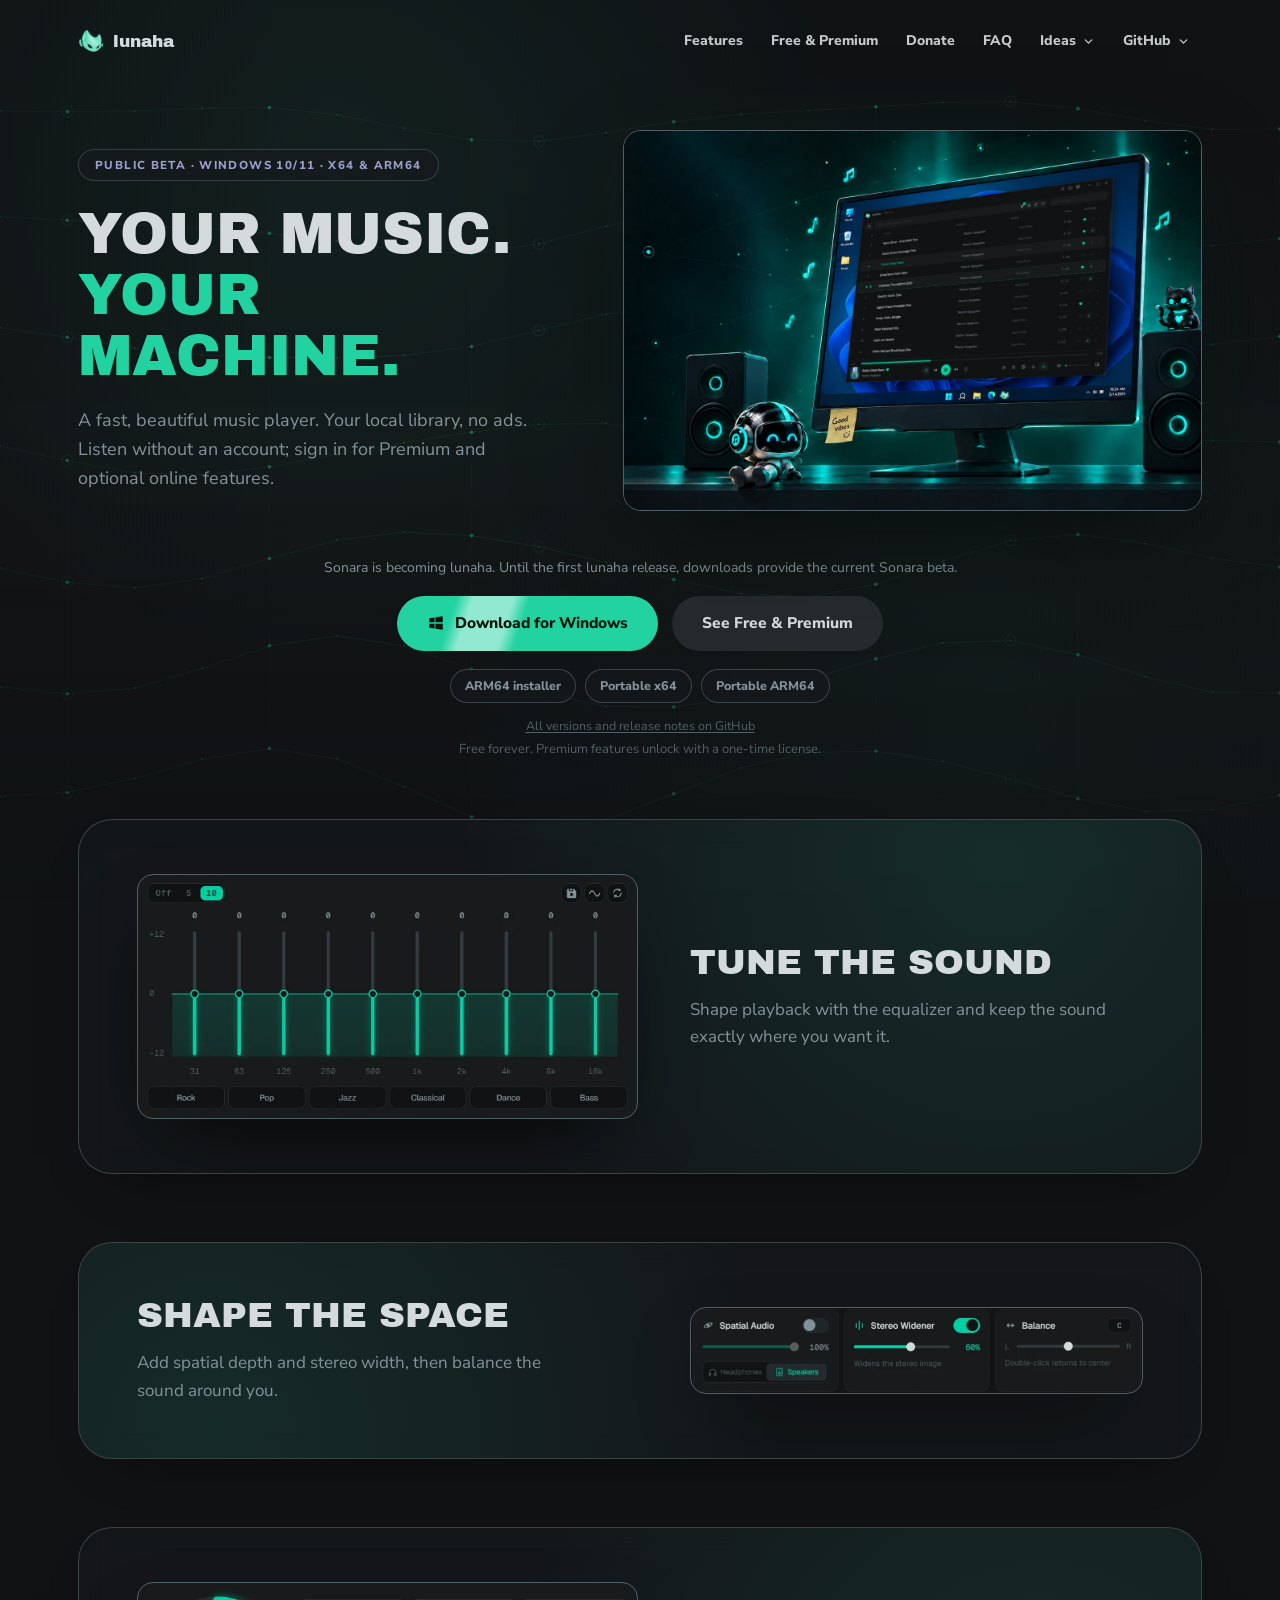
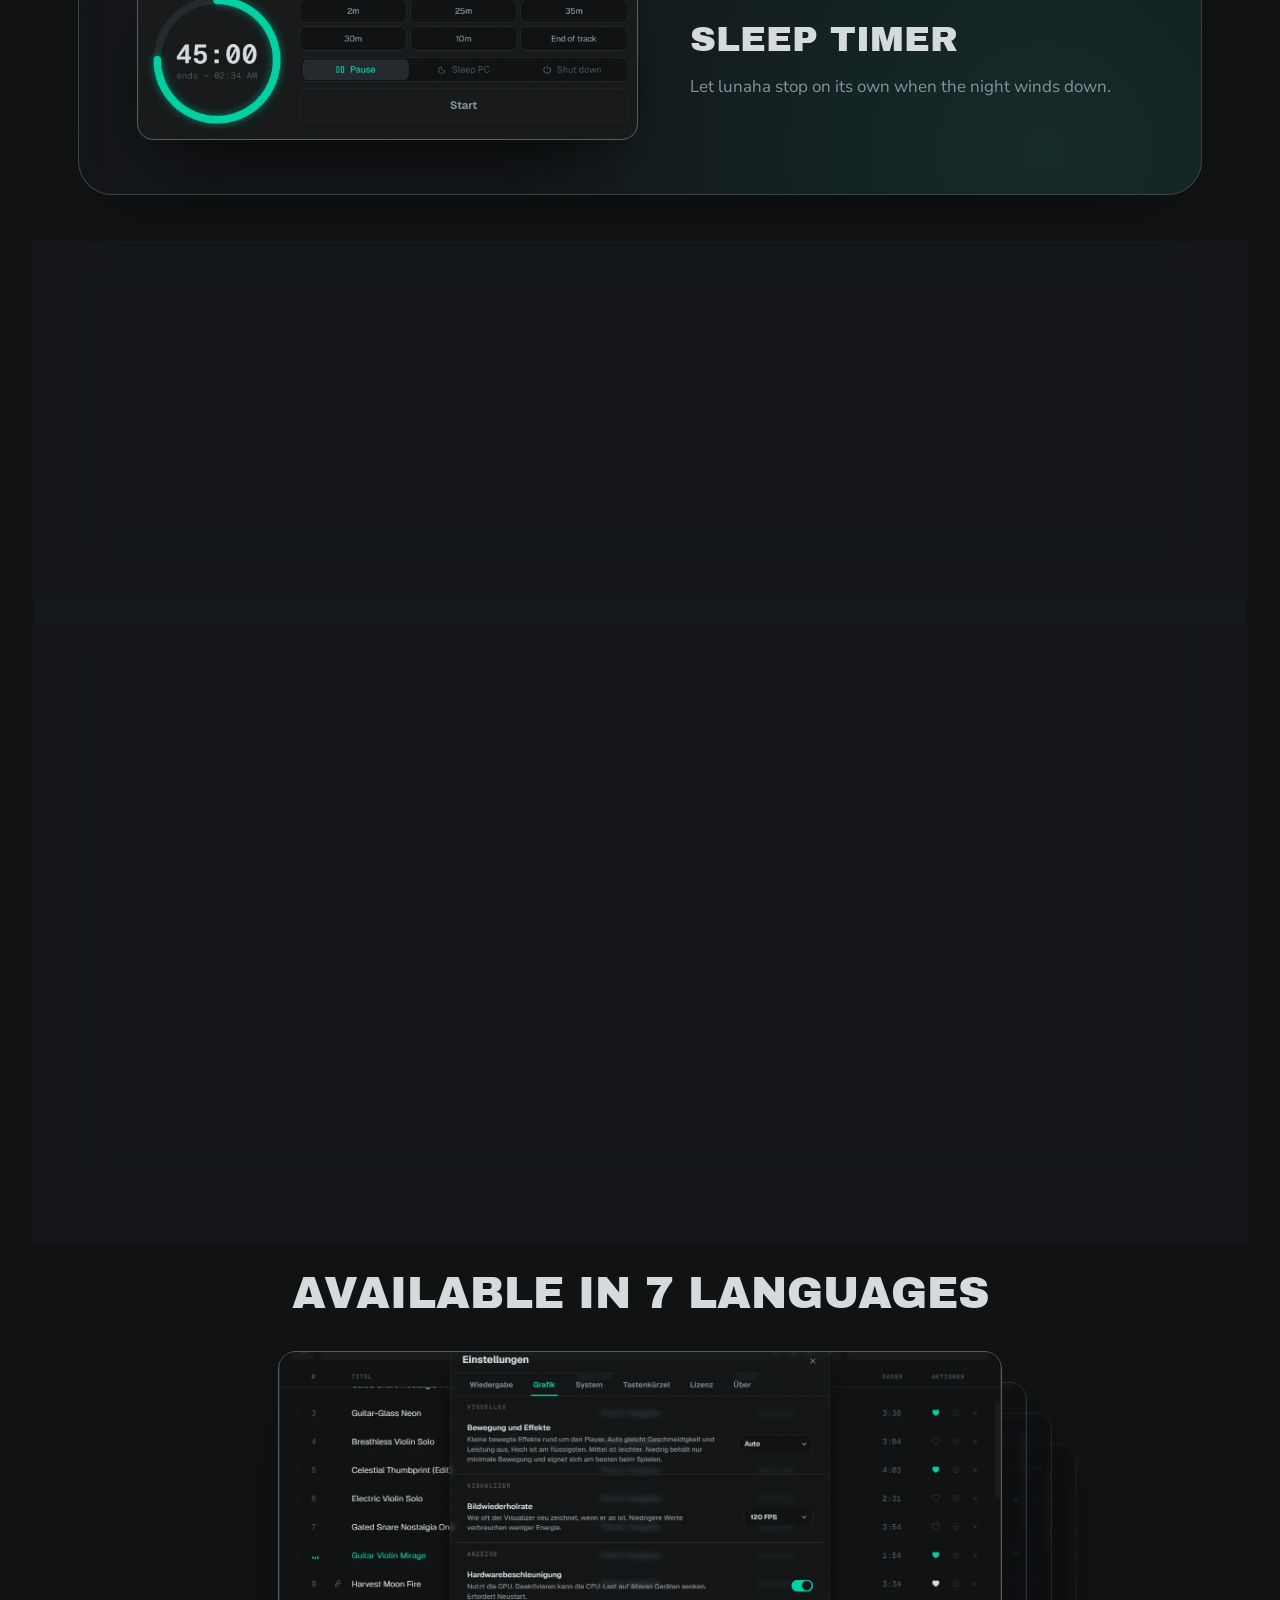
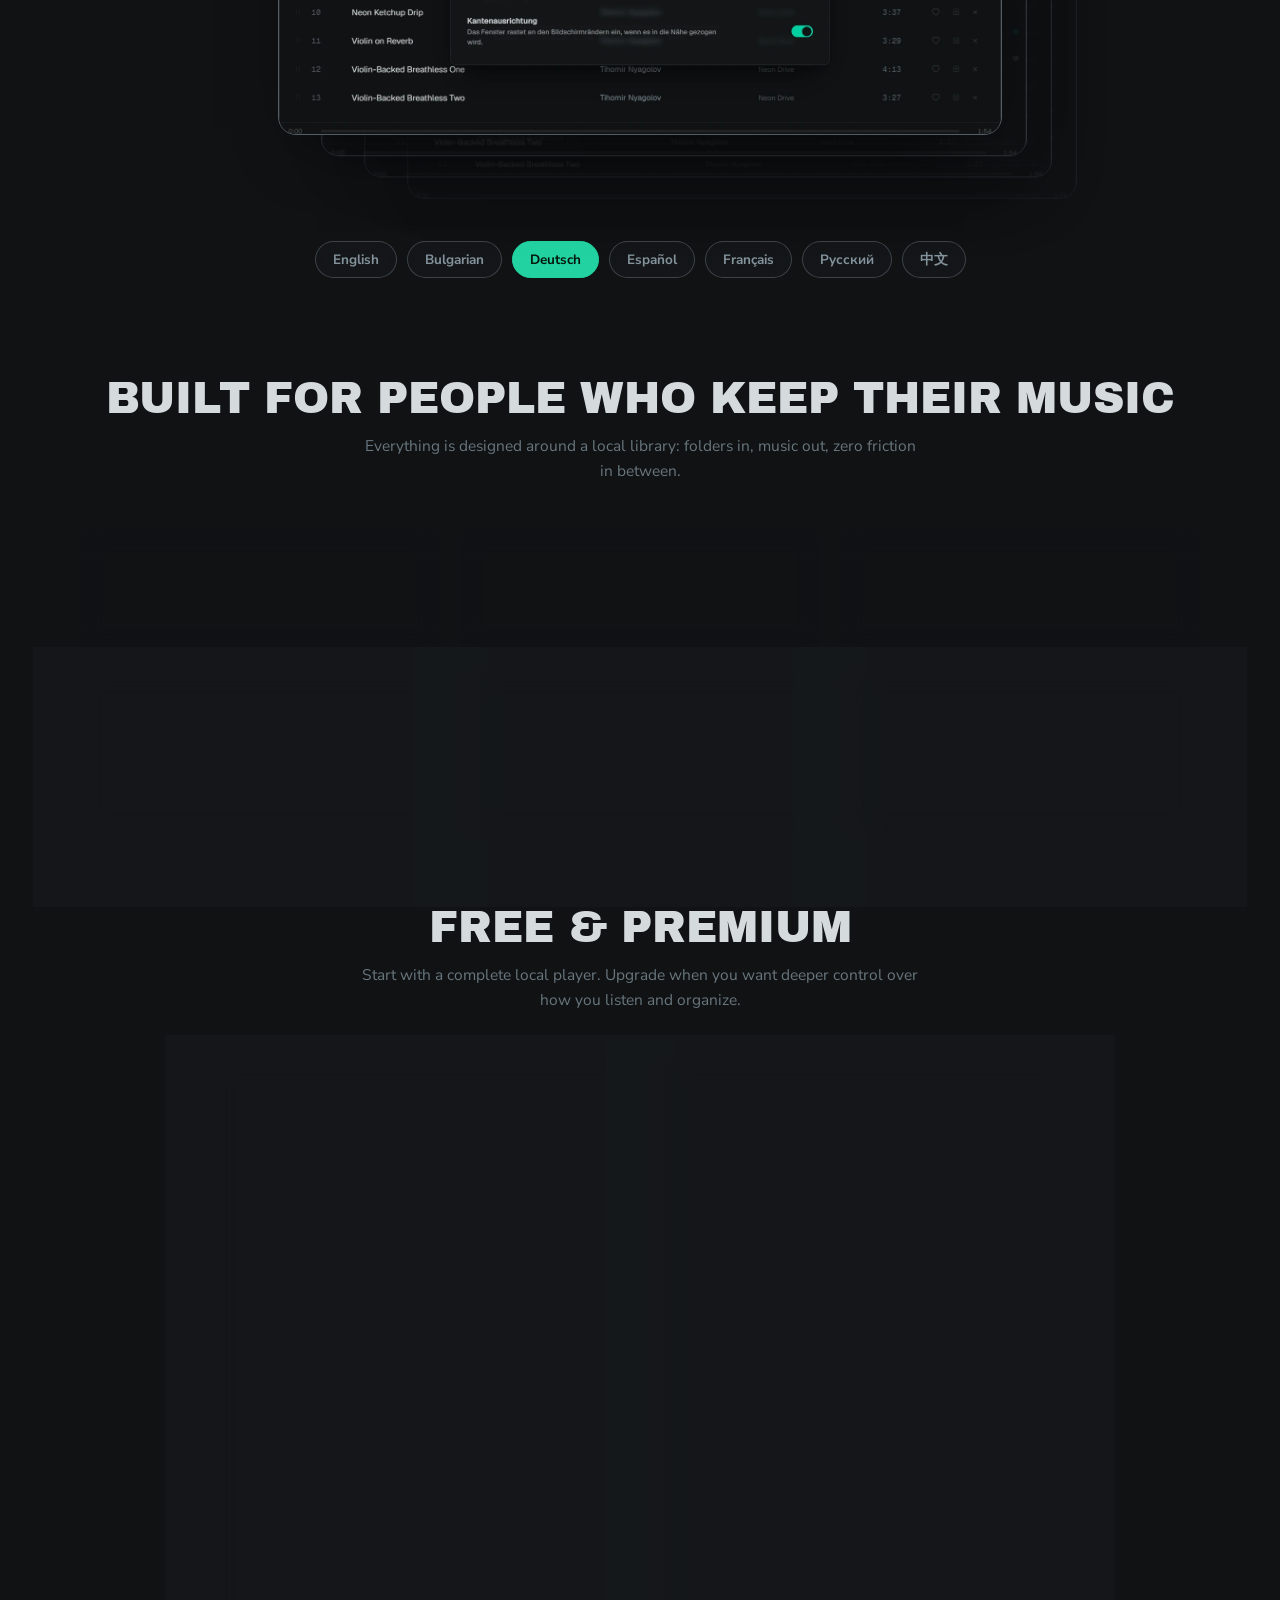
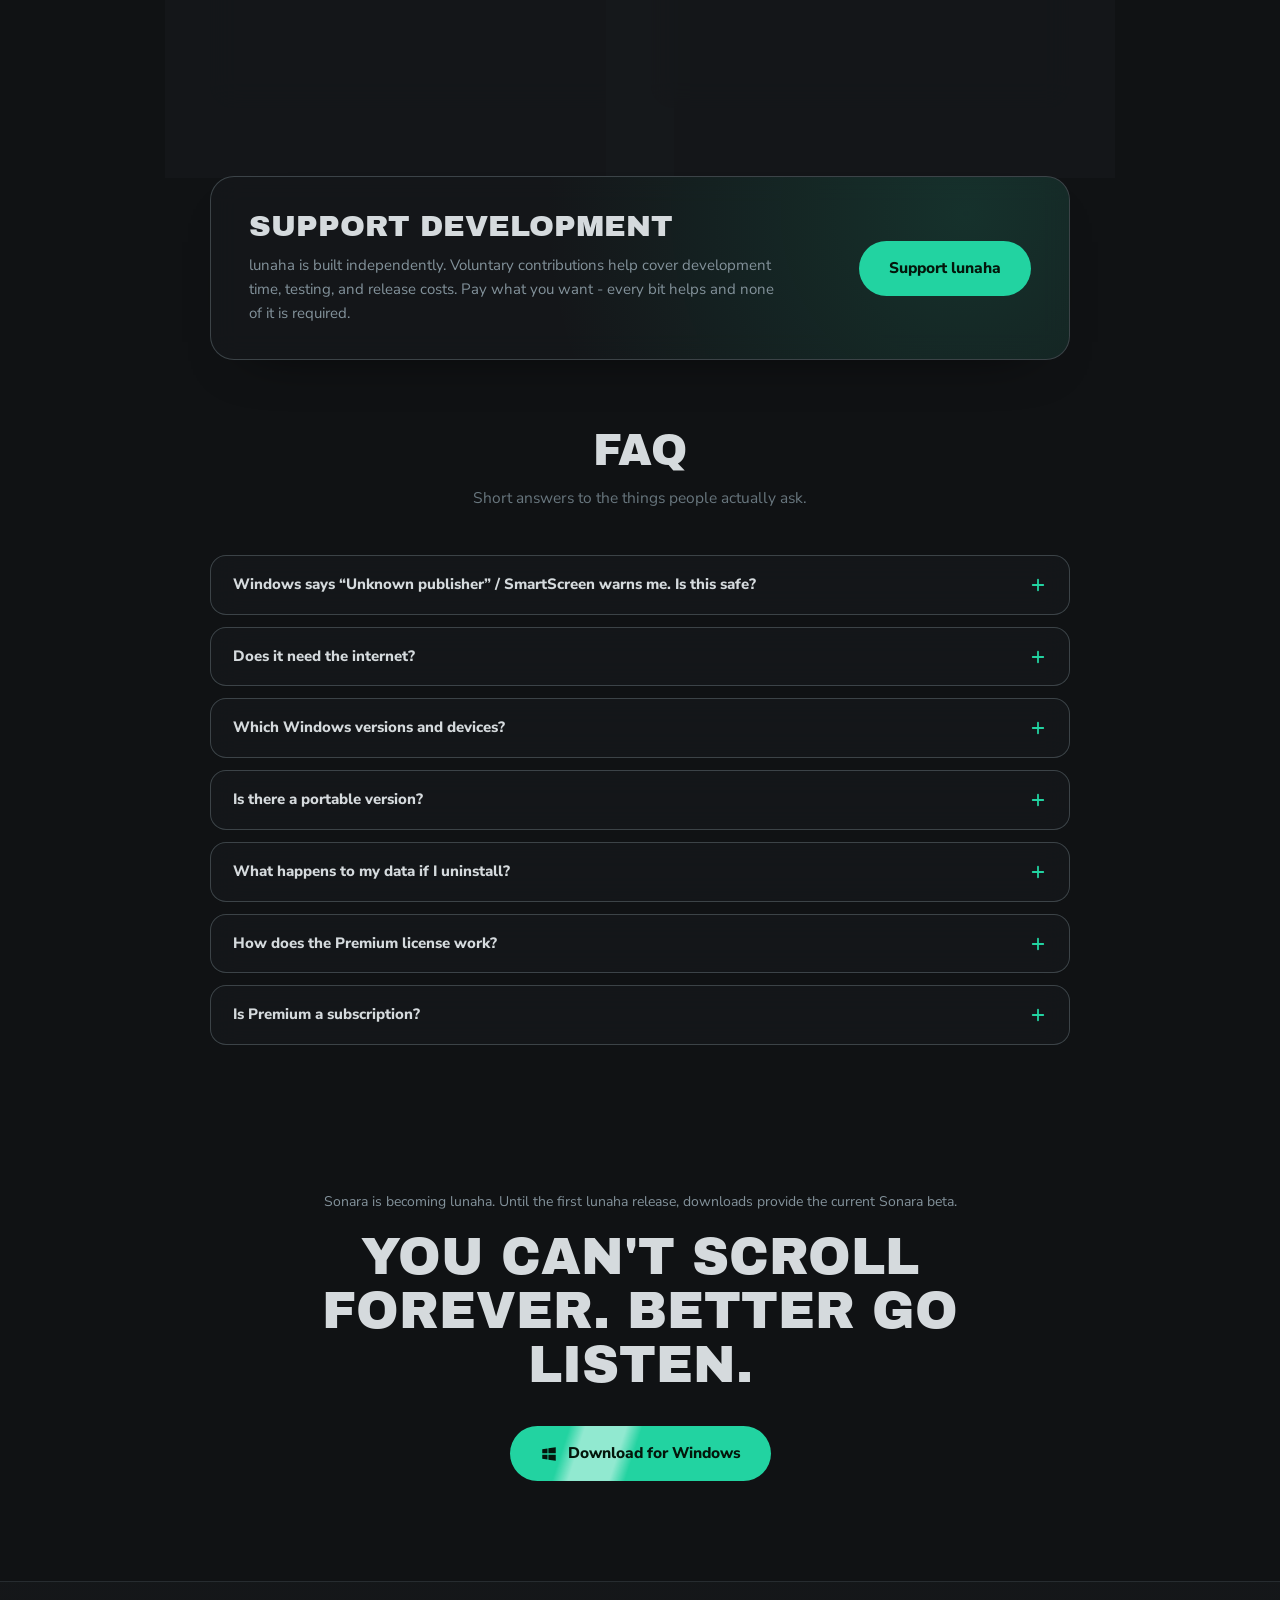
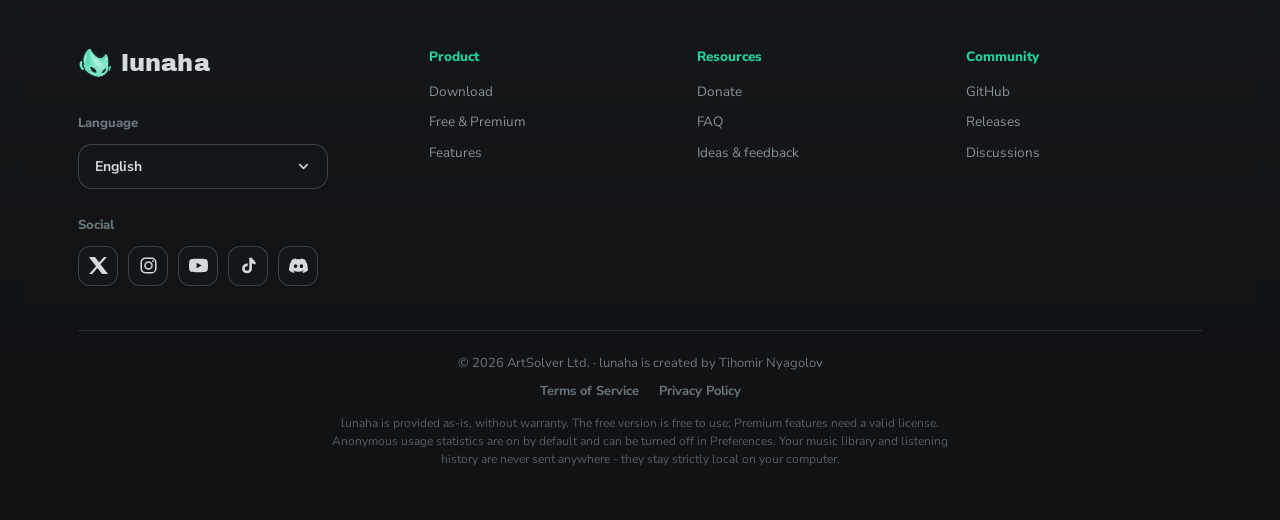
==== commit 8b34d3fd: "Use platform-neutral lunaha product descriptions" ====
--- a/index.html
+++ b/index.html
@@ -3,8 +3,8 @@
 <head>
   <meta charset="UTF-8" />
   <meta name="viewport" content="width=device-width, initial-scale=1.0" />
-  <title>lunaha - local-first music player for Windows</title>
-  <meta name="description" content="A fast, beautiful music player for Windows. Your local library, no ads. Listen without an account; sign in for Premium and optional online features." />
+  <title>lunaha - local-first music player</title>
+  <meta name="description" content="A fast, beautiful music player. Your local library, no ads. Listen without an account; sign in for Premium and optional online features." />
   <!-- Deep AIR redesign (approved 2026-07-29): lunaha Mint accent, Archivo
        Black display font, real glass panels and the shared event-driven Wave
        background from site-wave.js. Final palette and material tokens live in
@@ -531,7 +531,7 @@
           <span class="beta-pill">Public beta · Windows 10/11 · x64 &amp; ARM64</span>
           <h1 class="d">Your music.<br /><span class="accent">Your machine.</span></h1>
           <p class="sub">
-            A fast, beautiful music player for Windows. Your local library, no ads. Listen without an account; sign in for Premium and optional online features.
+            A fast, beautiful music player. Your local library, no ads. Listen without an account; sign in for Premium and optional online features.
           </p>
         </div>
         <div class="product-showcase" aria-label="lunaha screenshots">
@@ -1090,8 +1090,8 @@
     // the first visit follows the browser language.
     var I18N = {};
     I18N.en = {
-      'meta.title': 'lunaha - local-first music player for Windows',
-      'meta.desc': "A fast, beautiful music player for Windows. Your local library, no ads. Listen without an account; sign in for Premium and optional online features.",
+      'meta.title': 'lunaha - local-first music player',
+      'meta.desc': "A fast, beautiful music player. Your local library, no ads. Listen without an account; sign in for Premium and optional online features.",
       'nav.features': 'Features',
       'nav.pricing': 'Free &amp; Premium',
       'nav.donate': 'Donate',
@@ -1109,7 +1109,7 @@
       'nav.gh.disc': 'Discussions',
       'hero.beta': 'Public beta',
       'hero.title': 'Your music.<br /><span class="accent">Your machine.</span>',
-      'hero.sub': "A fast, beautiful music player for Windows. Your local library, no ads. Listen without an account; sign in for Premium and optional online features.",
+      'hero.sub': "A fast, beautiful music player. Your local library, no ads. Listen without an account; sign in for Premium and optional online features.",
       'cta.dl': 'Download for Windows',
       'cta.pricing': 'See Free &amp; Premium',
       'dl.arm64': "ARM64 installer",
@@ -1190,7 +1190,7 @@
       'faq.q7': 'Is Premium a subscription?',
       'faq.a7': "No. It's a one-time purchase and the license is yours forever. If the price rises as bigger features arrive, licenses already bought simply keep working - buying early only means paying less.",
       'end.h': "You can't scroll forever. Better go listen.",
-      'fo.tag': 'A local-first music player for Windows.',
+      'fo.tag': 'A local-first music player.',
       'fo.lang': 'Language',
       'fo.soc': 'Social',
       'fo.prod': 'Product',
@@ -1203,8 +1203,8 @@
       'legal.fine': 'lunaha is provided as-is, without warranty. The free version is free to use; Premium features need a valid license. Anonymous usage statistics are on by default and can be turned off in Preferences. Your music library and listening history are never sent anywhere - they stay strictly local on your computer.'
     };
     I18N.bg = {
-      'meta.title': 'lunaha - локален музикален плеър за Windows',
-      'meta.desc': "Бърз и красив музикален плеър за Windows. Твоята локална библиотека, без реклами. Слушай без акаунт; влез за Premium и допълнителните онлайн функции.",
+      'meta.title': 'lunaha - локален музикален плеър',
+      'meta.desc': "Бърз и красив музикален плеър. Твоята локална библиотека, без реклами. Слушай без акаунт; влез за Premium и допълнителните онлайн функции.",
       'nav.features': 'Функции',
       'nav.pricing': 'Безплатен и Premium',
       'nav.donate': 'Дарение',
@@ -1222,7 +1222,7 @@
       'nav.gh.disc': 'Дискусии',
       'hero.beta': 'Публична бета',
       'hero.title': 'Твоята музика.<br /><span class="accent">Твоята машина.</span>',
-      'hero.sub': "Бърз и красив музикален плеър за Windows. Твоята локална библиотека, без реклами. Слушай без акаунт; влез за Premium и допълнителните онлайн функции.",
+      'hero.sub': "Бърз и красив музикален плеър. Твоята локална библиотека, без реклами. Слушай без акаунт; влез за Premium и допълнителните онлайн функции.",
       'cta.dl': 'Изтегли за Windows',
       'cta.pricing': 'Виж Безплатен и Premium',
       'dl.arm64': "ARM64 инсталатор",
@@ -1303,7 +1303,7 @@
       'faq.q7': 'Premium абонамент ли е?',
       'faq.a7': 'Не. Еднократна покупка е и лицензът е твой завинаги. Ако цената се вдигне с идването на по-големи функции, вече купените лицензи просто продължават да работят - да купиш рано значи само да платиш по-малко.',
       'end.h': 'Не можеш да скролваш вечно. Върви да слушаш.',
-      'fo.tag': 'Локален музикален плеър за Windows.',
+      'fo.tag': 'Локален музикален плеър.',
       'fo.lang': 'Език',
       'fo.soc': 'Социални',
       'fo.prod': 'Продукт',
@@ -1316,8 +1316,8 @@
       'legal.fine': 'lunaha се предоставя както си е, без гаранция. Безплатната версия е свободна за ползване; Premium функциите изискват валиден лиценз. Анонимните статистики за ползване са включени по подразбиране и могат да се изключат от предпочитанията. Музикалната ти библиотека и историята на слушане никога не се изпращат никъде - остават строго локални на твоя компютър.'
     };
     I18N.de = {
-      'meta.title': 'lunaha - Local-First-Musikplayer für Windows',
-      'meta.desc': "Ein schneller, schöner Musikplayer für Windows. Deine lokale Bibliothek, ohne Werbung. Höre ohne Konto; melde dich für Premium und optionale Online-Funktionen an.",
+      'meta.title': 'lunaha - Local-First-Musikplayer',
+      'meta.desc': "Ein schneller, schöner Musikplayer. Deine lokale Bibliothek, ohne Werbung. Höre ohne Konto; melde dich für Premium und optionale Online-Funktionen an.",
       'nav.features': 'Funktionen',
       'nav.pricing': 'Free &amp; Premium',
       'nav.donate': 'Spenden',
@@ -1335,7 +1335,7 @@
       'nav.gh.disc': 'Diskussionen',
       'hero.beta': 'Öffentliche Beta',
       'hero.title': 'Deine Musik.<br /><span class="accent">Deine Maschine.</span>',
-      'hero.sub': "Ein schneller, schöner Musikplayer für Windows. Deine lokale Bibliothek, ohne Werbung. Höre ohne Konto; melde dich für Premium und optionale Online-Funktionen an.",
+      'hero.sub': "Ein schneller, schöner Musikplayer. Deine lokale Bibliothek, ohne Werbung. Höre ohne Konto; melde dich für Premium und optionale Online-Funktionen an.",
       'cta.dl': 'Für Windows herunterladen',
       'cta.pricing': 'Free &amp; Premium ansehen',
       'dl.arm64': "ARM64-Installer",
@@ -1416,7 +1416,7 @@
       'faq.q7': 'Ist Premium ein Abo?',
       'faq.a7': 'Nein. Es ist ein Einmalkauf und die Lizenz gehört dir für immer. Steigt der Preis mit größeren Funktionen, laufen bereits gekaufte Lizenzen einfach weiter - früh kaufen heißt nur weniger zahlen.',
       'end.h': 'Du kannst nicht ewig scrollen. Geh lieber Musik hören.',
-      'fo.tag': 'Ein Local-First-Musikplayer für Windows.',
+      'fo.tag': 'Ein Local-First-Musikplayer.',
       'fo.lang': 'Sprache',
       'fo.soc': 'Social',
       'fo.prod': 'Produkt',
@@ -1429,8 +1429,8 @@
       'legal.fine': 'lunaha wird bereitgestellt wie es ist, ohne Gewähr. Die kostenlose Version ist frei nutzbar; Premium-Funktionen brauchen eine gültige Lizenz. Anonyme Nutzungsstatistiken sind standardmäßig aktiv und lassen sich in den Einstellungen abschalten. Deine Musikbibliothek und dein Hörverlauf werden nirgendwohin gesendet - sie bleiben strikt lokal auf deinem Computer.'
     };
     I18N.es = {
-      'meta.title': 'lunaha - reproductor de música local para Windows',
-      'meta.desc': "Un reproductor de música rápido y elegante para Windows. Tu biblioteca local, sin anuncios. Escucha sin cuenta; inicia sesión para usar Premium y las funciones opcionales en línea.",
+      'meta.title': 'lunaha - reproductor de música local',
+      'meta.desc': "Un reproductor de música rápido y elegante. Tu biblioteca local, sin anuncios. Escucha sin cuenta; inicia sesión para usar Premium y las funciones opcionales en línea.",
       'nav.features': 'Funciones',
       'nav.pricing': 'Free y Premium',
       'nav.donate': 'Donar',
@@ -1448,7 +1448,7 @@
       'nav.gh.disc': 'Discusiones',
       'hero.beta': 'Beta pública',
       'hero.title': 'Tu música.<br /><span class="accent">Tu máquina.</span>',
-      'hero.sub': "Un reproductor de música rápido y elegante para Windows. Tu biblioteca local, sin anuncios. Escucha sin cuenta; inicia sesión para usar Premium y las funciones opcionales en línea.",
+      'hero.sub': "Un reproductor de música rápido y elegante. Tu biblioteca local, sin anuncios. Escucha sin cuenta; inicia sesión para usar Premium y las funciones opcionales en línea.",
       'cta.dl': 'Descargar para Windows',
       'cta.pricing': 'Ver Free y Premium',
       'dl.arm64': "Instalador ARM64",
@@ -1529,7 +1529,7 @@
       'faq.q7': '¿Premium es una suscripción?',
       'faq.a7': 'No. Es una compra única y la licencia es tuya para siempre. Si el precio sube con funciones mayores, las licencias ya compradas siguen funcionando - comprar pronto solo significa pagar menos.',
       'end.h': 'No puedes hacer scroll para siempre. Mejor ve a escuchar.',
-      'fo.tag': 'Un reproductor de música local para Windows.',
+      'fo.tag': 'Un reproductor de música local.',
       'fo.lang': 'Idioma',
       'fo.soc': 'Redes',
       'fo.prod': 'Producto',
@@ -1542,8 +1542,8 @@
       'legal.fine': 'lunaha se ofrece tal cual, sin garantía. La versión gratuita es de uso libre; las funciones Premium requieren una licencia válida. Las estadísticas anónimas de uso están activadas por defecto y pueden desactivarse en Preferencias. Tu biblioteca musical y tu historial de escucha nunca se envían a ningún sitio - permanecen estrictamente locales en tu equipo.'
     };
     I18N.fr = {
-      'meta.title': 'lunaha - lecteur de musique local pour Windows',
-      'meta.desc': "Un lecteur de musique rapide et élégant pour Windows. Votre bibliothèque locale, sans publicité. Écoutez sans compte ; connectez-vous pour Premium et les fonctions en ligne facultatives.",
+      'meta.title': 'lunaha - lecteur de musique local',
+      'meta.desc': "Un lecteur de musique rapide et élégant. Votre bibliothèque locale, sans publicité. Écoutez sans compte ; connectez-vous pour Premium et les fonctions en ligne facultatives.",
       'nav.features': 'Fonctions',
       'nav.pricing': 'Free et Premium',
       'nav.donate': 'Faire un don',
@@ -1561,7 +1561,7 @@
       'nav.gh.disc': 'Discussions',
       'hero.beta': 'Bêta publique',
       'hero.title': 'Votre musique.<br /><span class="accent">Votre machine.</span>',
-      'hero.sub': "Un lecteur de musique rapide et élégant pour Windows. Votre bibliothèque locale, sans publicité. Écoutez sans compte ; connectez-vous pour Premium et les fonctions en ligne facultatives.",
+      'hero.sub': "Un lecteur de musique rapide et élégant. Votre bibliothèque locale, sans publicité. Écoutez sans compte ; connectez-vous pour Premium et les fonctions en ligne facultatives.",
       'cta.dl': 'Télécharger pour Windows',
       'cta.pricing': 'Voir Free et Premium',
       'dl.arm64': "Installateur ARM64",
@@ -1642,7 +1642,7 @@
       'faq.q7': 'Premium est-il un abonnement ?',
       'faq.a7': "Non. C'est un achat unique et la licence est à vous pour toujours. Si le prix augmente avec l'arrivée de fonctions majeures, les licences déjà achetées continuent de fonctionner - acheter tôt, c'est juste payer moins.",
       'end.h': 'Vous ne pouvez pas défiler pour toujours. Allez plutôt écouter.',
-      'fo.tag': 'Un lecteur de musique local pour Windows.',
+      'fo.tag': 'Un lecteur de musique local.',
       'fo.lang': 'Langue',
       'fo.soc': 'Réseaux',
       'fo.prod': 'Produit',
@@ -1655,8 +1655,8 @@
       'legal.fine': "lunaha est fourni tel quel, sans garantie. La version gratuite est libre d'utilisation ; les fonctions Premium nécessitent une licence valide. Les statistiques anonymes d'utilisation sont activées par défaut et peuvent être désactivées dans les Préférences. Votre bibliothèque musicale et votre historique d'écoute ne sont jamais envoyés nulle part - ils restent strictement locaux sur votre ordinateur."
     };
     I18N.ru = {
-      'meta.title': 'lunaha - локальный музыкальный плеер для Windows',
-      'meta.desc': "Быстрый и красивый музыкальный плеер для Windows. Ваша локальная библиотека, без рекламы. Слушайте без аккаунта; войдите для доступа к Premium и дополнительным онлайн-функциям.",
+      'meta.title': 'lunaha - локальный музыкальный плеер',
+      'meta.desc': "Быстрый и красивый музыкальный плеер. Ваша локальная библиотека, без рекламы. Слушайте без аккаунта; войдите для доступа к Premium и дополнительным онлайн-функциям.",
       'nav.features': 'Функции',
       'nav.pricing': 'Free и Premium',
       'nav.donate': 'Поддержать',
@@ -1674,7 +1674,7 @@
       'nav.gh.disc': 'Обсуждения',
       'hero.beta': 'Публичная бета',
       'hero.title': 'Ваша музыка.<br /><span class="accent">Ваша машина.</span>',
-      'hero.sub': "Быстрый и красивый музыкальный плеер для Windows. Ваша локальная библиотека, без рекламы. Слушайте без аккаунта; войдите для доступа к Premium и дополнительным онлайн-функциям.",
+      'hero.sub': "Быстрый и красивый музыкальный плеер. Ваша локальная библиотека, без рекламы. Слушайте без аккаунта; войдите для доступа к Premium и дополнительным онлайн-функциям.",
       'cta.dl': 'Скачать для Windows',
       'cta.pricing': 'Смотреть Free и Premium',
       'dl.arm64': "Установщик ARM64",
@@ -1755,7 +1755,7 @@
       'faq.q7': 'Premium - это подписка?',
       'faq.a7': 'Нет. Это разовая покупка, и лицензия ваша навсегда. Если цена вырастет с приходом больших функций, уже купленные лицензии просто продолжат работать - купить раньше значит заплатить меньше.',
       'end.h': 'Нельзя скроллить вечно. Идите лучше слушать.',
-      'fo.tag': 'Локальный музыкальный плеер для Windows.',
+      'fo.tag': 'Локальный музыкальный плеер.',
       'fo.lang': 'Язык',
       'fo.soc': 'Соцсети',
       'fo.prod': 'Продукт',
@@ -1768,8 +1768,8 @@
       'legal.fine': 'lunaha предоставляется как есть, без гарантий. Бесплатная версия свободна для использования; Premium-функции требуют действующей лицензии. Анонимная статистика включена по умолчанию и отключается в настройках. Ваша библиотека и история прослушивания никуда не отправляются - они остаются строго локально на вашем компьютере.'
     };
     I18N.zh = {
-      'meta.title': 'lunaha - Windows 本地优先音乐播放器',
-      'meta.desc': "快速、美观的 Windows 音乐播放器。本地音乐库，无广告。无需账号即可聆听；登录后可使用 Premium 和可选的在线功能。",
+      'meta.title': 'lunaha - 本地优先音乐播放器',
+      'meta.desc': "快速、美观的音乐播放器。本地音乐库，无广告。无需账号即可聆听；登录后可使用 Premium 和可选的在线功能。",
       'nav.features': '功能',
       'nav.pricing': '免费与 Premium',
       'nav.donate': '捐助',
@@ -1787,7 +1787,7 @@
       'nav.gh.disc': '讨论区',
       'hero.beta': '公开测试版',
       'hero.title': '你的音乐。<br /><span class="accent">你的机器。</span>',
-      'hero.sub': "快速、美观的 Windows 音乐播放器。本地音乐库，无广告。无需账号即可聆听；登录后可使用 Premium 和可选的在线功能。",
+      'hero.sub': "快速、美观的音乐播放器。本地音乐库，无广告。无需账号即可聆听；登录后可使用 Premium 和可选的在线功能。",
       'cta.dl': '下载 Windows 版',
       'cta.pricing': '查看免费与 Premium',
       'dl.arm64': "ARM64 安装包",
@@ -1868,7 +1868,7 @@
       'faq.q7': 'Premium 是订阅吗？',
       'faq.a7': '不是。一次性购买，许可证永久属于你。若未来功能增多导致价格上调，已购许可证依然有效 - 早买只是更便宜。',
       'end.h': '总不能一直滚动吧。快去听歌。',
-      'fo.tag': 'Windows 本地优先音乐播放器。',
+      'fo.tag': '本地优先音乐播放器。',
       'fo.lang': '语言',
       'fo.soc': '社交',
       'fo.prod': '产品',
